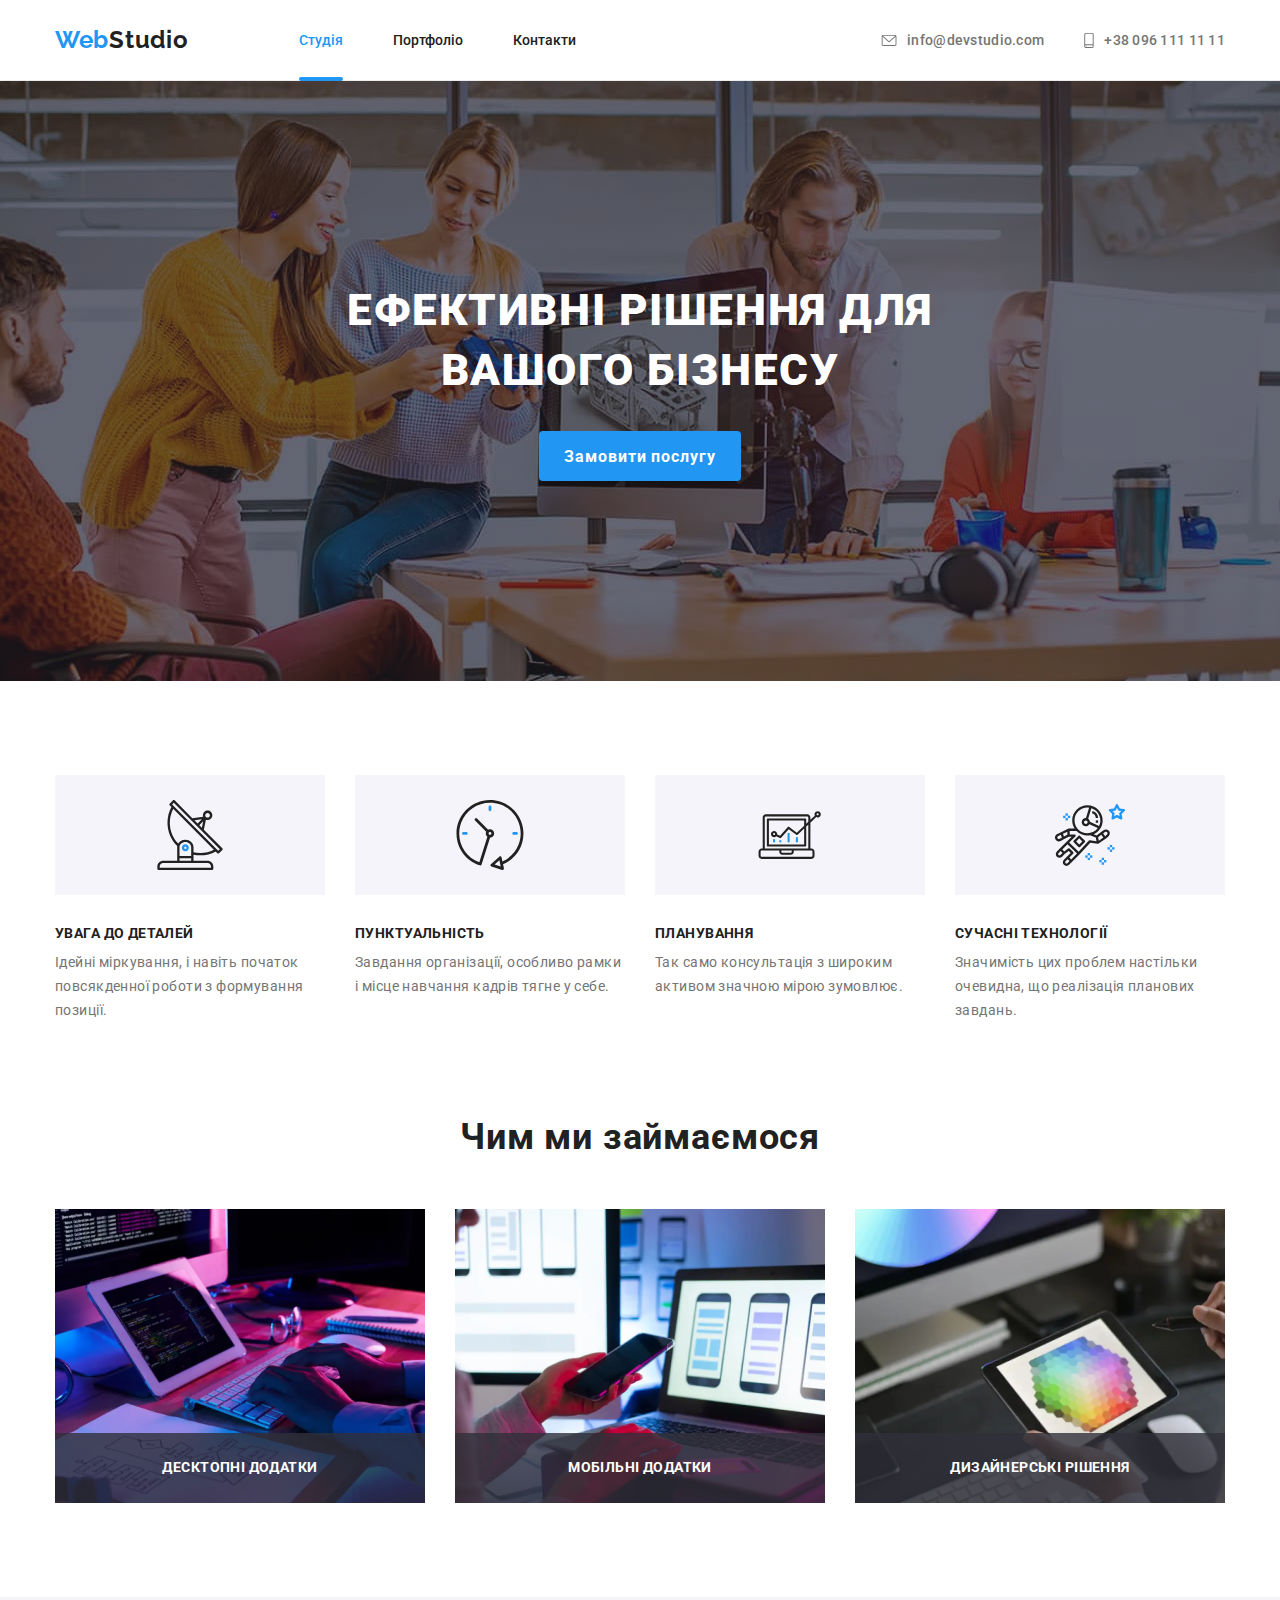
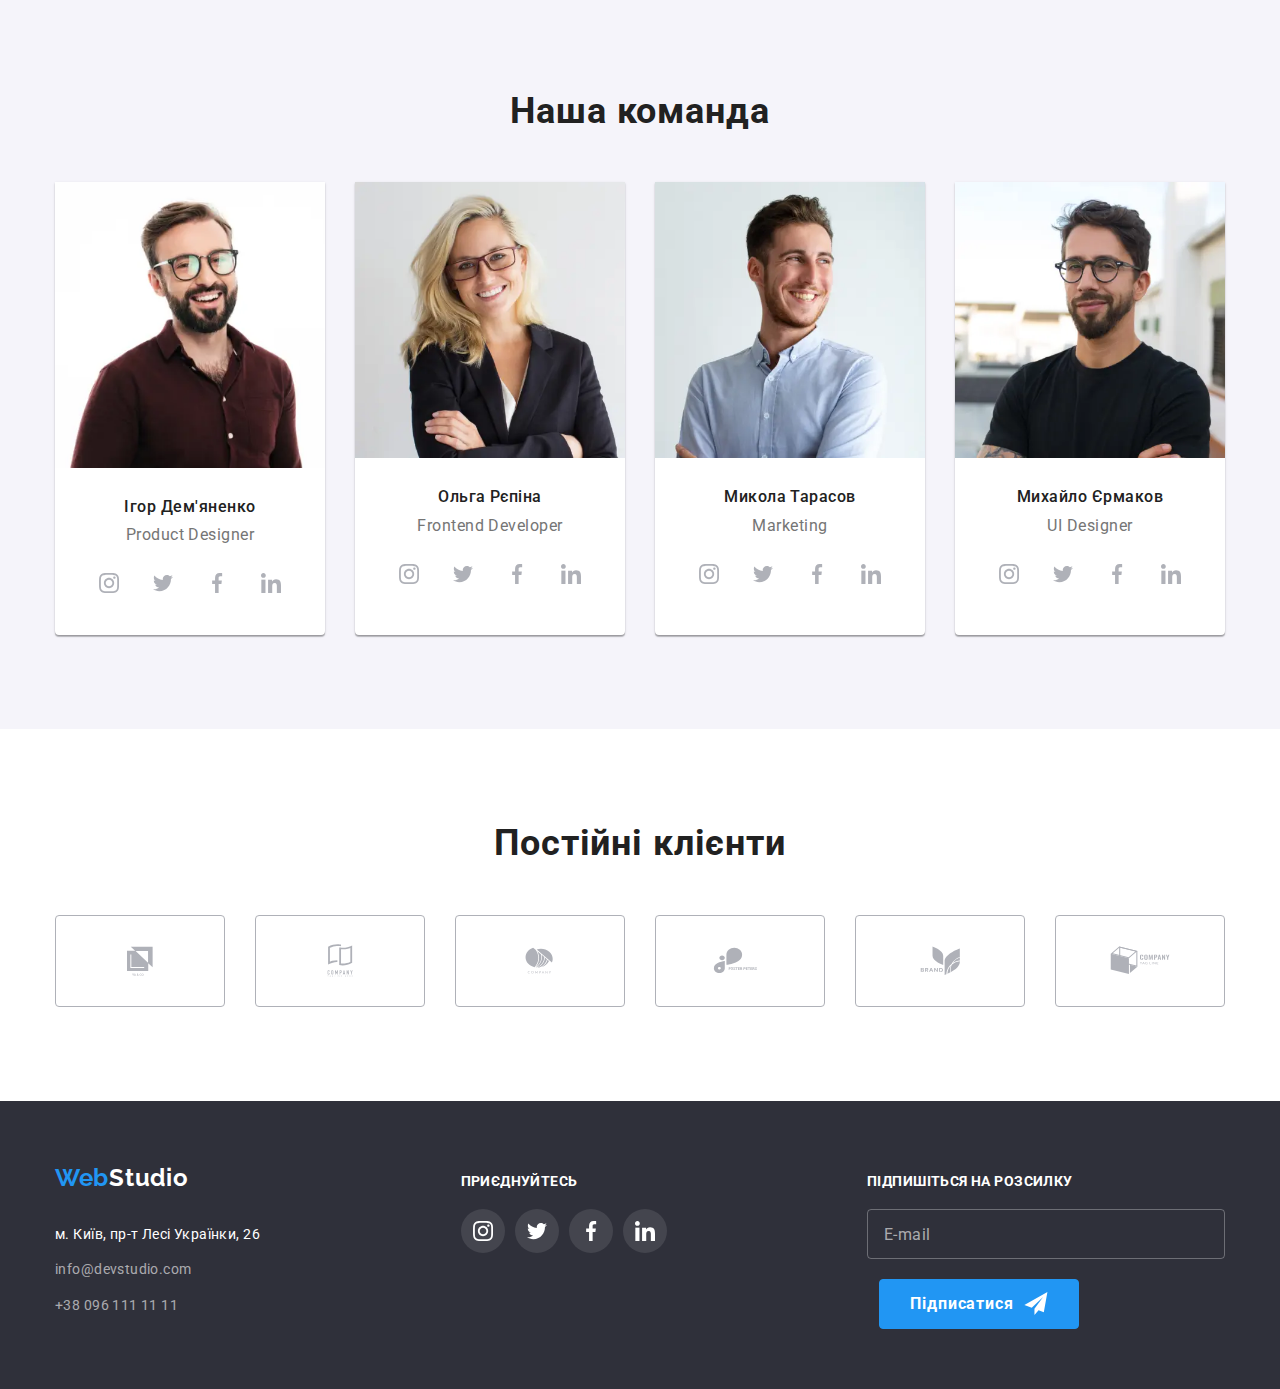
==== index.html @ c78896dd "додав фікси хедера та модального вікна" ====
<!DOCTYPE html>
<html lang="uk">
  <head>
    <meta charset="UTF-8" />
    <meta http-equiv="X-UA-Compatible" content="IE=edge" />
    <meta name="viewport" content="width=device-width, initial-scale=1.0" />

    <title>Web Studio</title>

    <link rel="preconnect" href="https://fonts.googleapis.com" />
    <link rel="preconnect" href="https://fonts.gstatic.com" crossorigin />
    <link
      href="https://fonts.googleapis.com/css2?family=Raleway:wght@700&family=Roboto:wght@400;500;700;900&display=swap"
      rel="stylesheet"
    />

    <link
      rel="stylesheet"
      href="https://cdnjs.cloudflare.com/ajax/libs/modern-normalize/1.1.0/modern-normalize.min.css"
    />
    <link rel="stylesheet" href="./css/main.min.css" />
  </head>
  <body>
    <!-- Header -->
    <header class="page-header">
      <div class="container">
        <!-- Navigation -->

        <nav class="main-nav">
          <a
            href="https://borschvs.github.io/goit-markup-hw-06/"
            class="page-header__logo logo"
            rel="noopener"
            target="_blank"
            >Web<span class="page-header__logo--color">Studio</span></a
          >
          <button
            type="button"
            class="menu-button"
            data-menu-button
            aria-expanded="true"
            aria-controls="mobile-menu"
          >
            <svg
              class="menu-button__icon"
              width="40"
              height="40"
              aria-label="Переключатель мобильного меню"
            >
              <use
                class="icon-cross"
                href="./images/symbol-defs.svg#cross"
              ></use>
              <use class="icon-menu" href="./images/symbol-defs.svg#menu"></use>
            </svg>
          </button>
          <div
            class="menu-container"
            id="menu-container"
            aria-expanded="false"
            role="navigation"
            data-menu
          >
            <ul class="site-nav">
              <li class="site-nav__item">
                <a
                  href="./index.html"
                  class="site-nav__link site-nav__link--visit"
                  >Студія</a
                >
              </li>
              <li class="site-nav__item">
                <a
                  href="./portfolio.html"
                  class="site-nav__link"
                  target="_self"
                  rel="nofollow"
                  >Портфоліо</a
                >
              </li>
              <li class="site-nav__item">
                <a href="#" class="site-nav__link">Контакти</a>
              </li>
            </ul>

            <ul class="contacts">
              <li class="contacts__item">
                <a href="mailto:info@devstudio.com" class="contacts__link"
                  ><svg class="icon-post" width="16" height="12">
                    <use href="./images/symbol-defs.svg#icon-envelope"></use>
                  </svg>
                  <span class="contacts__mail">info@devstudio.com</span>
                </a>
              </li>
              <li class="contacts__item">
                <a href="tel:+380961111111" class="contacts__link"
                  ><svg class="icon-phone" width="10" height="16">
                    <use href="./images/symbol-defs.svg#icon-smartphone"></use>
                  </svg>
                  <span class="contacts__number">+38 096 111 11 11</span>
                </a>
              </li>
            </ul>

            <ul class="media-list">
              <li class="media-list__item">
                <a href="" class="media-list__link">Instagram</a>
              </li>
              <li class="media-list__item">
                <a href="" class="media-list__link">Twitter</a>
              </li>
              <li class="media-list__item">
                <a href="" class="media-list__link">Facebook</a>
              </li>
              <li class="media-list__item">
                <a href="" class="media-list__link">LinkedIn</a>
              </li>
            </ul>
          </div>
        </nav>
      </div>
    </header>

    <!-- Main content -->
    <main>
      <section class="hero overlay">
        <div class="container">
          <h1 class="hero__title">Ефективні рішення для вашого бізнесу</h1>
          <button type="button" class="button__primary" data-modal-open>
            Замовити послугу
          </button>
        </div>
      </section>

      <!-- Feautures -->
      <section class="feauture-section">
        <div class="feauture container">
          <h2 class="visually-hidden">Наші переваги</h2>
          <ul class="feauture-list">
            <li class="feauture-list__item">
              <div class="feauture-box">
                <svg class="feauture-box__icon">
                  <use href="./images/symbol-defs.svg#icon-antenna"></use>
                </svg>
              </div>
              <h3 class="feauture-box__subtitle">УВАГА ДО ДЕТАЛЕЙ</h3>
              <p class="feauture-box__text">
                Ідейні міркування, і навіть початок повсякденної роботи з
                формування позиції.
              </p>
            </li>
            <li class="feauture-list__item">
              <div class="feauture-box">
                <svg class="feauture-box__icon">
                  <use href="./images/symbol-defs.svg#icon-clock"></use>
                </svg>
              </div>
              <h3 class="feauture-box__subtitle">ПУНКТУАЛЬНІСТЬ</h3>
              <p class="feauture-box__text">
                Завдання організації, особливо рамки і місце навчання кадрів
                тягне у себе.
              </p>
            </li>
            <li class="feauture-list__item">
              <div class="feauture-box">
                <svg class="feauture-box__icon">
                  <use href="./images/symbol-defs.svg#icon-diagram"></use>
                </svg>
              </div>
              <h3 class="feauture-box__subtitle">ПЛАНУВАННЯ</h3>
              <p class="feauture-box__text">
                Так само консультація з широким активом значною мірою зумовлює.
              </p>
            </li>
            <li class="feauture-list__item">
              <div class="feauture-box">
                <svg class="feauture-box__icon">
                  <use href="./images/symbol-defs.svg#icon-astronaut"></use>
                </svg>
              </div>
              <h3 class="feauture-box__subtitle">СУЧАСНІ ТЕХНОЛОГІЇ</h3>
              <p class="feauture-box__text">
                Значимість цих проблем настільки очевидна, що реалізація
                планових завдань.
              </p>
            </li>
          </ul>
        </div>
      </section>

      <!-- About us -->
      <section class="section-about">
        <div class="about container">
          <h2 class="about__title">Чим ми займаємося</h2>
          <ul class="about-list list">
            <li class="about-list__item">
              <div class="about-thumb">
                <picture>
                  <source
                    srcset="
                      ./images/about/desktop-apps-370.webp    370w,
                      ./images/about/desktop-apps-740@2x.webp 740w
                    "
                    type="image/webp"
                    sizes="(min-width: 1200px) 33vw, 100vw"
                  />
                  <img
                    srcset="
                      ./images/about/desktop-apps-370.jpg    370w,
                      ./images/about/desktop-apps-740@2x.jpg 740w
                    "
                    src="./images/about/desktop-apps-370.jpg"
                    alt="Кодування на планшеті"
                    sizes="(min-width: 1200px) 33vw, 100vw"
                  />
                </picture>
                <p class="about-thumb__text">Десктопні додатки</p>
              </div>
            </li>
            <li class="about-list__item">
              <div class="about-thumb">
                <picture>
                  <source
                    srcset="
                      ./images/about/mobile-apps-370.webp    370w,
                      ./images/about/mobile-apps-740@2x.webp 740w
                    "
                    type="image/webp"
                    sizes="(min-width: 1200px) 33vw"
                  />
                  <img
                    srcset="
                      ./images/about/mobile-apps-370.jpg    370w,
                      ./images/about/mobile-apps-740@2x.jpg 740w
                    "
                    src="./images/mobile-apps-370.jpg"
                    alt="Кодування на планшеті"
                    sizes="(min-width: 1200px) 33vw"
                  />
                </picture>
                <p class="about-thumb__text">Мобільні додатки</p>
              </div>
            </li>
            <li class="about-list__item">
              <div class="about-thumb">
                <picture>
                  <source
                    srcset="
                      ./images/about/design-370.webp    370w,
                      ./images/about/design-740@2x.webp 740w
                    "
                    type="image/webp"
                    sizes="(min-width: 1200px) 33vw"
                  />
                  <img
                    srcset="
                      ./images/about/design-370.jpg    370w,
                      ./images/about/design-740@2x.jpg 740w
                    "
                    src="./images/design-370.jpg"
                    alt="Кодування на планшеті"
                    sizes="(min-width: 1200px) 33vw"
                  />
                </picture>
                <p class="about-thumb__text">Дизайнерські рішення</p>
              </div>
            </li>
          </ul>
        </div>
      </section>

      <!-- Team -->

      <section class="section-team">
        <div class="container team">
          <h2 class="team__title">Наша команда</h2>
          <ul class="team-list">
            <li class="team-list__item">
              <picture>
                <source
                  srcset="
                    ./images/team/pd-354.webp    354w,
                    ./images/team/pd-450.webp    450w,
                    ./images/team/pd-708@2x.webp 708w,
                    ./images/team/pd-900@2x.webp 900w
                  "
                  type="image/webp"
                  sizes="(min-width: 1200px) 25vw, (min-width: 768px) 50vw, 100vw"
                />
                <img
                  srcset="
                    ./images/team/pd-450.jpg    450w,
                    ./images/team/pd-900@2x.jpg 900w
                  "
                  src="./images/team/pd-450.jpg"
                  alt="Веселий чоловік"
                  sizes="(min-width: 1200px) 25vw, (min-width: 768px) 50vw, 100vw"
                />
              </picture>
              <div class="team-box">
                <h3 class="team-box__subtitle">Ігор Дем'яненко</h3>
                <p class="team-box__text">Product Designer</p>
                <ul class="social-list">
                  <li class="social-list__item">
                    <a class="social-list__link" href="#">
                      <svg class="social-list__icon">
                        <use
                          class="icon"
                          href="./images/symbol-defs.svg#icon-instagram"
                        ></use>
                      </svg>
                    </a>
                  </li>
                  <li class="social-list__item">
                    <a class="social-list__link" href="#">
                      <svg class="social-list__icon">
                        <use
                          class="icon"
                          href="./images/symbol-defs.svg#icon-twitter"
                        ></use>
                      </svg>
                    </a>
                  </li>
                  <li class="social-list__item">
                    <a class="social-list__link" href="#">
                      <svg class="social-list__icon">
                        <use
                          class="icon"
                          href="./images/symbol-defs.svg#icon-facebook"
                        ></use>
                      </svg>
                    </a>
                  </li>
                  <li class="social-list__item">
                    <a class="social-list__link" href="#">
                      <svg class="social-list__icon">
                        <use
                          class="icon"
                          href="./images/symbol-defs.svg#icon-linkedin"
                        ></use>
                      </svg>
                    </a>
                  </li>
                </ul>
              </div>
            </li>
            <li class="team-list__item">
              <picture>
                <source
                  srcset="
                    ./images/team/frontender-450.webp    450w,
                    ./images/team/frontender-900@2x.webp 900w
                  "
                  type="image/webp"
                  sizes="(min-width: 1200px) 25vw, (min-width: 768px) 50vw, 100vw"
                />
                <img
                  class="team-img"
                  srcset="
                    ./images/team/frontender-450.jpg    450w,
                    ./images/team/frontender-900@2x.jpg 900w
                  "
                  src="./images/team/frontender-450.jpg"
                  alt="Усміхнена дівчина"
                  sizes="(min-width: 1200px) 25vw, (min-width: 768px) 50vw, 100vw"
                />
              </picture>
              <div class="team-box">
                <h3 class="team-box__subtitle">Ольга Рєпіна</h3>
                <p class="team-box__text">Frontend Developer</p>
                <ul class="social-list">
                  <li class="social-list__item">
                    <a class="social-list__link" href="#">
                      <svg class="social-list__icon">
                        <use
                          class="icon"
                          href="./images/symbol-defs.svg#icon-instagram"
                        ></use>
                      </svg>
                    </a>
                  </li>
                  <li class="social-list__item">
                    <a class="social-list__link" href="#">
                      <svg class="social-list__icon">
                        <use
                          class="icon"
                          href="./images/symbol-defs.svg#icon-twitter"
                        ></use>
                      </svg>
                    </a>
                  </li>
                  <li class="social-list__item">
                    <a class="social-list__link" href="#">
                      <svg class="social-list__icon">
                        <use
                          class="icon"
                          href="./images/symbol-defs.svg#icon-facebook"
                        ></use>
                      </svg>
                    </a>
                  </li>
                  <li class="social-list__item">
                    <a class="social-list__link" href="#">
                      <svg class="social-list__icon">
                        <use
                          class="icon"
                          href="./images/symbol-defs.svg#icon-linkedin"
                        ></use>
                      </svg>
                    </a>
                  </li>
                </ul>
              </div>
            </li>
            <li class="team-list__item">
              <picture>
                <source
                  srcset="
                    ./images/team/marketolog-450.webp    450w,
                    ./images/team/marketolog-900@2x.webp 900w
                  "
                  type="image/webp"
                  sizes="(min-width: 1200px) 25vw, (min-width: 768px) 50vw, 100vw"
                />
                <img
                  srcset="
                    ./images/team/marketolog-450.jpg    450w,
                    ./images/team/marketolog-900@2x.jpg 900w
                  "
                  src="images/team/marketolog-450.jpg"
                  alt="Усміхнений чоловік"
                  sizes="(min-width: 1200px) 25vw, (min-width: 768px) 50vw, 100vw"
                />
              </picture>
              <div class="team-box">
                <h3 class="team-box__subtitle">Микола Тарасов</h3>
                <p class="team-box__text">Marketing</p>
                <ul class="social-list">
                  <li class="social-list__item">
                    <a class="social-list__link" href="#">
                      <svg class="social-list__icon">
                        <use
                          class="icon"
                          href="./images/symbol-defs.svg#icon-instagram"
                        ></use>
                      </svg>
                    </a>
                  </li>
                  <li class="social-list__item">
                    <a class="social-list__link" href="#">
                      <svg class="social-list__icon">
                        <use
                          class="icon"
                          href="./images/symbol-defs.svg#icon-twitter"
                        ></use>
                      </svg>
                    </a>
                  </li>
                  <li class="social-list__item">
                    <a class="social-list__link" href="#">
                      <svg class="social-list__icon">
                        <use
                          class="icon"
                          href="./images/symbol-defs.svg#icon-facebook"
                        ></use>
                      </svg>
                    </a>
                  </li>
                  <li class="social-list__item">
                    <a class="social-list__link" href="#">
                      <svg class="social-list__icon">
                        <use
                          class="icon"
                          href="./images/symbol-defs.svg#icon-linkedin"
                        ></use>
                      </svg>
                    </a>
                  </li>
                </ul>
              </div>
            </li>
            <li class="team-list__item">
              <picture>
                <source
                  srcset="
                    ./images/team/ui-450.webp    450w,
                    ./images/team/ui-900@2x.webp 900w
                  "
                  type="image/webp"
                  sizes="(min-width: 1200px) 25vw, (min-width: 768px) 50vw, 100vw"
                />
                <img
                  srcset="
                    ./images/team/ui-450.jpg    450w,
                    ./images/team/ui-900@2x.jpg 900w
                  "
                  src="images/team/ui-450.jpg"
                  alt="Впевнений чоловік"
                  sizes="(min-width: 1200px) 25vw, (min-width: 768px) 50vw, 100vw"
                />
              </picture>
              <div class="team-box">
                <h3 class="team-box__subtitle">Михайло Єрмаков</h3>
                <p class="team-box__text">UI Designer</p>
                <ul class="social-list">
                  <li class="social-list__item">
                    <a class="social-list__link" href="#">
                      <svg class="social-list__icon">
                        <use
                          class="icon"
                          href="./images/symbol-defs.svg#icon-instagram"
                        ></use>
                      </svg>
                    </a>
                  </li>
                  <li class="social-list__item">
                    <a class="social-list__link" href="#">
                      <svg class="social-list__icon">
                        <use
                          class="icon"
                          href="./images/symbol-defs.svg#icon-twitter"
                        ></use>
                      </svg>
                    </a>
                  </li>
                  <li class="social-list__item">
                    <a class="social-list__link" href="#">
                      <svg class="social-list__icon">
                        <use
                          class="icon"
                          href="./images/symbol-defs.svg#icon-facebook"
                        ></use>
                      </svg>
                    </a>
                  </li>
                  <li class="social-list__item">
                    <a class="social-list__link" href="#">
                      <svg class="social-list__icon">
                        <use
                          class="icon"
                          href="./images/symbol-defs.svg#icon-linkedin"
                        ></use>
                      </svg>
                    </a>
                  </li>
                </ul>
              </div>
            </li>
          </ul>
        </div>
      </section>

      <!-- Partners -->

      <section class="section-partner">
        <div class="container">
          <h2 class="title">Постійні клієнти</h2>
          <ul class="partner-list">
            <li class="partner-list__item">
              <a class="partner-list__link" href="#">
                <svg class="partner-list__icon" width="106" height="60">
                  <use href="./images/symbol-defs.svg#icon-ya-co"></use>
                </svg>
              </a>
            </li>
            <li class="partner-list__item">
              <a class="partner-list__link" href="#">
                <svg class="partner-list__icon" width="106" height="60">
                  <use href="./images/symbol-defs.svg#icon-tagline-here"></use>
                </svg>
              </a>
            </li>
            <li class="partner-list__item">
              <a class="partner-list__link" href="#">
                <svg class="partner-list__icon" width="106" height="60">
                  <use href="./images/symbol-defs.svg#icon-company"></use>
                </svg>
              </a>
            </li>
            <li class="partner-list__item">
              <a class="partner-list__link" href="#">
                <svg class="partner-list__icon" width="106" height="60">
                  <use href="./images/symbol-defs.svg#icon-foster-peters"></use>
                </svg>
              </a>
            </li>
            <li class="partner-list__item">
              <a class="partner-list__link" href="#">
                <svg class="partner-list__icon" width="106" height="60">
                  <use href="./images/symbol-defs.svg#icon-brand"></use>
                </svg>
              </a>
            </li>
            <li class="partner-list__item">
              <a class="partner-list__link" href="#">
                <svg class="partner-list__icon" width="106" height="60">
                  <use href="./images/symbol-defs.svg#icon-tag-line"></use>
                </svg>
              </a>
            </li>
          </ul>
        </div>
      </section>
    </main>
    <footer class="footer">
      <div class="footer-container">
        <div class="location-block">
          <a href="#" class="logo-footer"
            >Web<span class="logo-footer--color">Studio</span></a
          >

          <address class="location">
            <span class="location__address"
              >м. Київ, пр-т Лесі Українки, 26</span
            >
            <ul class="location-list">
              <li class="footer-list__item">
                <a
                  href="mailto:info@devstudio.com"
                  class="footer__contacts-link"
                  >info@devstudio.com</a
                >
              </li>
              <li class="footer-list__item">
                <a href="tel:+380961111111" class="footer__contacts-link"
                  >+38 096 111 11 11</a
                >
              </li>
            </ul>
          </address>
        </div>
        <div class="social-block">
          <h3 class="social-block__subtitle">приєднуйтесь</h3>
          <ul class="social-list">
            <li class="social-list__item">
              <a
                class="social-list__link social-list__link--second-color"
                href="#"
              >
                <svg class="social-list__icon">
                  <use
                    class="icon"
                    href="./images/symbol-defs.svg#icon-instagram"
                  ></use>
                </svg>
              </a>
            </li>
            <li class="social-icons__item">
              <a
                class="social-list__link social-list__link--second-color"
                href="#"
              >
                <svg class="social-list__icon">
                  <use
                    class="icon"
                    href="./images/symbol-defs.svg#icon-twitter"
                  ></use>
                </svg>
              </a>
            </li>
            <li class="social-icons__item">
              <a
                class="social-list__link social-list__link--second-color"
                href="#"
              >
                <svg class="social-list__icon">
                  <use
                    class="icon"
                    href="./images/symbol-defs.svg#icon-facebook"
                  ></use>
                </svg>
              </a>
            </li>
            <li class="social-icons__item">
              <a
                class="social-list__link social-list__link--second-color"
                href="#"
              >
                <svg class="social-list__icon">
                  <use
                    class="icon"
                    href="./images/symbol-defs.svg#icon-linkedin"
                  ></use>
                </svg>
              </a>
            </li>
          </ul>
        </div>
        <form class="subscribe-form">
          <h3 class="subscribe-form__title">Підпишіться на розсилку</h3>
          <input
            class="subscribe-form__input"
            type="email"
            name="email"
            placeholder="E-mail"
          />
          <button class="button-subscribe">
            Підписатися
            <svg class="button-subscribe__icon-send" width="24" height="24">
              <use href="./images/symbol-defs.svg#icon-send"></use>
            </svg>
          </button>
        </form>
      </div>
    </footer>

    <!-- Fixed-header-size-autocorrection -->

    <!-- <script>
    
    const { height: pageHeaderHeight } = document
      .querySelector(".page-header")
      .getBoundingClientRect();
      
      document.body.style.paddingTop = `${pageHeaderHeight}px`;
      </script> -->

    <div class="backdrop is-hidden" data-modal>
      <div class="modal is-hidden">
        <button class="close" data-modal-close>
          <svg class="icon-close" width="18" height="18">
            <use href="./images/symbol-defs.svg#icon-close"></use>
          </svg>
        </button>

        <form class="submit-form">
          <h3 class="submit-form__title">
            Залиште свої дані, ми вам передзвонимо
          </h3>

          <label class="form-field">
            <span class="label">Ім'я</span>
            <input class="form-input" type="text" name="username" autofocus />
            <svg class="input-icon" width="18" height="18">
              <use href="./images/symbol-defs.svg#icon-person"></use>
            </svg>
          </label>

          <label class="form-field">
            <span class="label">Телефон</span>
            <input class="form-input" type="tel" name="tel" />
            <svg class="input-icon" width="18" height="18">
              <use href="./images/symbol-defs.svg#icon-phone"></use>
            </svg>
          </label>

          <label class="form-field">
            <span class="label">Пошта</span>
            <input class="form-input" type="email" name="email" />
            <svg class="input-icon" width="18" height="18">
              <use href="./images/symbol-defs.svg#icon-email"></use>
            </svg>
          </label>

          <label class="form-field">
            <span class="label">Коментар</span>
            <textarea
              class="textarea"
              name="comment"
              rows="3"
              placeholder="Введіть текст"
            ></textarea>
          </label>
          <label class="form-field checkbox">
            <input
              class="checkbox-input"
              type="checkbox"
              name="policy"
              value="policy"
            />
            <span class="icon-checked"></span>
            Погоджуюся з розсилкою та приймаю
            <a href="#" class="policy-link">Умови договору</a>
          </label>
          <button class="button-submit" type="submit">Відправити</button>
        </form>
      </div>
    </div>

    <script src="./js/modal.js"></script>
    <script defer src="js/mobile-menu.js"></script>
  </body>
</html>
---- css/main.min.css ----
body{font-family:"Roboto",sans-serif;background-color:#fff;color:#757575;margin:0}img{display:block;max-width:100%;height:auto}h1,h2,h3,h4,h5,h6,p{margin:0;padding:0}body.modal-open,.menu-container.is-open{overflow:hidden}.visually-hidden{position:absolute;width:1px;height:1px;margin:-1px;border:0;padding:0;white-space:nowrap;-webkit-clip-path:inset(100%);clip-path:inset(100%);clip:rect(0 0 0 0);overflow:hidden}.partner-list__link,.feauture-box{display:flex;align-items:center;justify-content:center}.button-submit,.subscribe-form__input,.button__primary,.hero__title,.hero{margin-left:auto;margin-right:auto}.portfolio-list,.filter-list,.location-list,.partner-list,.social-list,.team-list,.about-list,.feauture-list,.site-nav,.contacts{list-style:none;padding:0;margin:0}.portfolio-list{display:flex;flex-wrap:wrap;gap:30px}.footer-container,.container{padding-left:15px;padding-right:15px;margin-top:0px;margin-left:auto;margin-right:auto}.logo-footer,.logo{display:inline-block;font-family:"Raleway",sans-serif;font-size:24px;color:#2196f3;text-decoration:none;line-height:1.4;font-weight:700;letter-spacing:.72px}.site-nav__link,.contacts__link{fill:#757575;color:#212121;text-decoration:none;font-weight:500;font-size:14px;line-height:1.17}.button-submit,.button-subscribe,.button__primary{display:inline-block;min-width:200px;height:50px;padding:10px 24px;border:1px solid rgba(0,0,0,0);border-radius:4px;text-align:center;font-size:16px;line-height:1.87;font-weight:700;letter-spacing:.96px;color:#fff;background-color:#2196f3;cursor:pointer;transition:color 250ms cubic-bezier(0.4, 0, 0.2, 1),background-color 250ms cubic-bezier(0.4, 0, 0.2, 1)}.section-team,.feauture-section,.section-about,.section-partner,.main-section{padding-top:60px;padding-bottom:60px}@media screen and (min-width: 1200px){.section-team,.feauture-section,.section-about,.section-partner,.main-section{padding-top:94px;padding-bottom:94px}}.title,.team__title,.about__title{color:#212121;margin-top:0;margin-bottom:30px;text-align:center;font-weight:700;font-size:28px;line-height:1.16;letter-spacing:.84px}@media screen and (min-width: 1200px){.title,.team__title,.about__title{margin-bottom:50px;font-size:36px}}.caption__subtitle,.subscribe-form__title,.social-block__subtitle,.feauture-box__subtitle{margin-bottom:0;margin-top:0;font-weight:700;font-size:14px;line-height:1.15;letter-spacing:.03em;text-transform:uppercase;color:#212121}.section-about{padding-top:0}@media screen and (max-width: 1199px){.section-about{display:none}}.container{padding-left:15px;padding-right:15px;margin-left:auto;margin-right:auto}@media screen and (min-width: 480px){.container{width:480px}}@media screen and (min-width: 768px){.container{width:768px}}@media screen and (min-width: 1200px){.container{width:1200px}}.page-header{min-height:80px;background-color:#fff;border-bottom:1px solid #ececec}@media screen and (max-width: 767px){.page-header{position:relative;min-height:60px}}@media screen and (min-width: 768px){.page-header{display:block}}@media screen and (max-width: 767px){.menu-button{position:absolute;top:10px;right:15px;display:inline-flex;margin:0;padding:0;border:none;background-color:rgba(0,0,0,0);z-index:1}}@media screen and (min-width: 768px){.menu-button{display:none}}.menu-button.is-open{position:fixed;z-index:2}.menu-button__icon{transition:fill 250ms cubic-bezier(0.4, 0, 0.2, 1)}.menu-button__icon:active{fill:#2196f3}.menu-button .icon-cross{display:none}.menu-button.is-open .icon-cross{display:block}.menu-button.is-open .icon-menu{display:none}.logo{display:inline-flex;align-items:center;padding-top:16px;padding-bottom:16px}.logo>.page-header__logo--color{color:#212121}@media screen and (min-width: 768px){.main-nav{display:flex;justify-content:space-between}}@media screen and (max-width: 767px){.site-nav,.contacts{margin-top:48px;margin-left:40px}}@media screen and (min-width: 768px){.site-nav,.contacts{display:flex;gap:50px}}@media screen and (max-width: 767px){.contacts{display:flex;flex-direction:column-reverse;margin-top:40%}}@media screen and (min-width: 768px){.contacts{display:flex;flex-direction:column;gap:0}}@media screen and (min-width: 1200px){.contacts{display:flex;flex-direction:row;gap:40px}}@media screen and (max-width: 767px){.contacts__number{font-size:34px;font-weight:500;line-height:normal;letter-spacing:.68px}}@media screen and (max-width: 767px){.contacts__mail{font-size:24px;font-weight:500;line-height:normal;letter-spacing:.48px}}@media screen and (max-width: 767px){.site-nav__item{padding-top:16px;padding-bottom:16px}}@media screen and (min-width: 768px){.site-nav__link{padding-top:32px;padding-bottom:32px}}.site-nav__link,.contacts__link{display:flex;transition:color 250ms cubic-bezier(0.4, 0, 0.2, 1)}@media screen and (max-width: 767px){.site-nav__link,.contacts__link{font-size:40px;font-weight:500;letter-spacing:.8px}}.site-nav__link:hover,.site-nav__link:hover,.site-nav__link:focus,.site-nav__link:focus,.contacts__link:hover,.contacts__link:hover,.contacts__link:focus,.contacts__link:focus{color:#2196f3;fill:#2196f3}.contacts__link{color:#757575;align-items:center;line-height:normal}@media screen and (max-width: 767px){.contacts__link{padding-top:16px;padding-bottom:16px;font-size:34px;letter-spacing:.68px}}@media screen and (min-width: 768px)and (max-width: 1199px){.contacts__link{padding-top:5px;padding-bottom:5px;font-size:12px;letter-spacing:.24px}}@media screen and (min-width: 1200px){.contacts__link{font-size:14px;letter-spacing:.28px}}.site-nav__link--visit{color:#2196f3;position:relative}@media screen and (min-width: 768px){.site-nav__link--visit::after{content:"";position:absolute;bottom:-1px;left:0;width:100%;height:4px;background-color:#2196f3;border-radius:2px}}.menu-container{background-color:#fff}@media screen and (max-width: 767px){.menu-container{position:absolute;top:0;left:0;width:100%;height:120vh;z-index:1;display:none}.menu-container.is-open{position:fixed;overflow-y:scroll;display:flex;flex-direction:column}}@media screen and (min-width: 768px){.menu-container{display:flex;align-items:center;gap:96px}}@media screen and (min-width: 1200px){.menu-container{display:flex;align-items:center;gap:305px}}@media screen and (max-width: 767px){.media-list{list-style:none;margin:0;padding:0;margin-top:64px;margin-left:40px;margin-bottom:48px;display:flex;flex-wrap:wrap;gap:10px}}@media screen and (min-width: 768px){.media-list{display:none}}.media-list__item:not(:last-child){border-right:1px solid rgba(33,33,33,.2)}.media-list__link{color:#2196f3;font-size:18px;font-weight:500;line-height:1.22;letter-spacing:.36px;display:inline-block;text-decoration:none;padding-right:10px}.icon-post,.icon-phone{display:inline-flex;align-items:center;margin-right:10px;cursor:pointer;transition:fill 250ms cubic-bezier(0.4, 0, 0.2, 1)}@media screen and (max-width: 767px){.icon-post,.icon-phone{display:none}}.icon-post .icon-post:hover,.icon-post .icon-post:focus,.icon-post .icon-phone:hover,.icon-post .icon-phone:focus,.icon-phone .icon-post:hover,.icon-phone .icon-post:focus,.icon-phone .icon-phone:hover,.icon-phone .icon-phone:focus{fill:currentColor}.hero{text-align:center;padding-top:118px;padding-bottom:118px;background-color:#2f303a;background-size:cover}@media screen and (min-width: 1200px){.hero{padding-top:200px;padding-bottom:200px}}.hero__title{margin-top:0;margin-bottom:0;max-width:360px;padding:0;color:#fff;font-size:26px;font-weight:900;line-height:1.36;text-align:center;letter-spacing:1.56px;text-transform:uppercase}@media screen and (min-width: 1200px){.hero__title{max-width:696px;font-size:44px}}.overlay{min-height:400px;max-width:1600px;background-color:#c4c4c4;background-image:linear-gradient(to right, rgba(47, 48, 58, 0.4), rgba(47, 48, 58, 0.4)),url(../images/dec-pic/overlay-480.jpg);background-repeat:no-repeat;background-size:cover;background-position:center}@media screen and (min-device-pixel-ratio: 2),screen and (-webkit-min-device-pixel-ratio: 2),screen and (min-resolution: 192dpi),screen and (min-resolution: 2dppx){.overlay{background-image:linear-gradient(to right, rgba(47, 48, 58, 0.4), rgba(47, 48, 58, 0.4)),url(../images/dec-pic/overlay-960@2x.jpg)}}@media screen and (min-width: 577px){.overlay{background-image:linear-gradient(to right, rgba(47, 48, 58, 0.4), rgba(47, 48, 58, 0.4)),url(../images/dec-pic/overlay-768.jpg)}}@media screen and (min-width: 577px)and (min-device-pixel-ratio: 2),screen and (-webkit-min-device-pixel-ratio: 2),screen and (min-resolution: 192dpi),screen and (min-resolution: 2dppx){.overlay{background-image:linear-gradient(to right, rgba(47, 48, 58, 0.4), rgba(47, 48, 58, 0.4)),url(../images/dec-pic/overlay-1536@2x.jpg)}}@media screen and (min-width: 769px){.overlay{background-image:linear-gradient(to right, rgba(47, 48, 58, 0.4), rgba(47, 48, 58, 0.4)),url(../images/dec-pic/overlay-1600.jpg)}}@media screen and (min-width: 769px)and (min-device-pixel-ratio: 2),screen and (-webkit-min-device-pixel-ratio: 2),screen and (min-resolution: 192dpi),screen and (min-resolution: 2dppx){.overlay{background-image:linear-gradient(to right, rgba(47, 48, 58, 0.4), rgba(47, 48, 58, 0.4)),url(../images/dec-pic/overlay-3200@2x.jpg)}}@media screen and (min-width: 1200px){.overlay{min-height:600px}}.button__primary{margin-top:30px;color:#fff;background-color:#2196f3;box-shadow:0px 4px 4px 0px rgba(0,0,0,.15)}.button__primary:hover,.button__primary:focus{background-color:#1d86dd}.button__primary:active{color:#2196f3;background-color:rgba(0,0,0,0);border:2px solid #2196f3;cursor:pointer}.feauture-list{font-size:14px}@media screen and (min-width: 768px){.feauture-list{display:flex;justify-content:center;flex-wrap:wrap;gap:30px}}.feauture-list__item{width:100%}@media screen and (max-width: 1199px){.feauture-list__item:not(:last-child){margin-bottom:30px}}@media screen and (min-width: 768px){.feauture-list__item{width:calc((100% - 60px)/2)}}@media screen and (min-width: 1200px){.feauture-list__item{width:calc((100% - 90px)/4)}}.feauture-box__subtitle{margin-bottom:10px;text-align:center;font-weight:700;line-height:normal;letter-spacing:.42px;text-transform:uppercase}@media screen and (min-width: 768px){.feauture-box__subtitle{text-align:left}}.feauture-box__text{margin:0;font-weight:400;font-size:14px;line-height:1.7;letter-spacing:.42px}.feauture-box{width:100%;height:120px;background-color:#f5f4fa;margin-bottom:30px}.feauture-box__icon{width:70px;height:70px}.about__title{text-align:center}@media screen and (min-width: 1200px){.about-list{display:flex;gap:30px}}.about-thumb{position:relative}.about-thumb__text{position:absolute;bottom:0;left:0;margin:0;width:100%;padding:27px 0;text-align:center;font-style:normal;font-weight:700;font-size:14px;line-height:1.14;text-align:center;letter-spacing:.03em;text-transform:uppercase;color:#fff;background-color:rgba(47,48,58,.8)}.section-team{background-color:#f5f4fa}.container.team{padding:0}.team__title{text-align:center;margin-bottom:50px}@media screen and (min-width: 768px){.team-list{display:flex;justify-content:center;flex-wrap:wrap;gap:30px}}.team-list__item{background-color:#fff;box-shadow:0px 1px 3px rgba(0,0,0,.12),0px 1px 1px rgba(0,0,0,.14),0px 2px 1px rgba(0,0,0,.2);border-radius:0px 0px 4px 4px;font-weight:400;font-size:16px;line-height:1.2;text-align:center;letter-spacing:.03em}@media screen and (min-width: 768px){.team-list__item{flex-basis:calc((100% - 60px)/2)}}@media screen and (min-width: 1200px){.team-list__item{flex-basis:calc((100% - 120px)/4)}}@media screen and (max-width: 767px){.team-list__item:not(:last-child){margin-bottom:30px}}.team-box{padding-top:30px;padding-bottom:24px}@media screen and (min-width: 1200px){.team-box{padding-bottom:30px}}.team-box__subtitle{margin:0;margin-bottom:10px;color:#212121;font-size:16px;font-weight:500;line-height:1.18}.team-box__text{margin:0;margin-bottom:16px;font-size:16px;line-height:1.18}.social-list{display:inline-flex;gap:10px}.social-list__link{width:44px;height:44px;display:inline-flex;justify-content:center;align-items:center;text-decoration:none;border-radius:50px;background-color:#fff;fill:#afb1b8;cursor:pointer;transition:background-color 250ms cubic-bezier(0.4, 0, 0.2, 1),fill 250ms cubic-bezier(0.4, 0, 0.2, 1)}.social-list__link:hover,.social-list__link:focus{fill:#fff;background-color:#2196f3}.social-list__icon{width:20px;height:20px;gap:30px}.partner-list{display:inline-flex;justify-content:center;flex-wrap:wrap;gap:30px}.partner-list__item{width:calc((100% - 30px)/2)}@media screen and (min-width: 768px){.partner-list__item{width:calc((100% - 60px)/3)}}@media screen and (min-width: 1200px){.partner-list__item{width:170px}}.partner-list__link{height:92px;padding:0;margin-top:0;border:1px solid #afb1b8;border-radius:4px;fill:#afb1b8;transition:fill 250ms cubic-bezier(0.4, 0, 0.2, 1),border 250ms cubic-bezier(0.4, 0, 0.2, 1)}.partner-list__link:hover,.partner-list__link:focus{background-color:rgba(0,0,0,0);fill:#2196f3;border:1px solid #2196f3;box-shadow:none}.footer{margin-left:auto;margin-right:auto;padding-top:60px;padding-bottom:60px;background-color:#2f303a}@media screen and (max-width: 767px){.footer-container{text-align:center}}@media screen and (min-width: 768px){.footer-container{display:flex;flex-wrap:wrap;align-items:baseline;justify-content:space-around}}@media screen and (min-width: 768px)and (min-width: 1200px){.footer-container{width:1200px;display:flex;flex-direction:row;justify-content:space-between}}.logo-footer{display:inline-block;margin-bottom:28px}.logo-footer--color{color:#fff}.location-block{display:inline-flex;flex-direction:column;justify-content:center}@media screen and (max-width: 767px){.location-block{margin-bottom:60px}}@media screen and (min-width: 768px)and (max-width: 1199px){.location-block{text-align:center}}.location{display:inline-flex;flex-direction:column;font-style:normal;font-weight:400;font-size:14px;line-height:1.7;letter-spacing:.03em}.location__address{display:inline-block;color:#fff;margin-bottom:12px}.footer-list__item:nth-last-child(1){margin-top:12px}.footer__contacts-link{display:inline-block;padding:0px;font-weight:400;color:rgba(255,255,255,.6);text-decoration:none;transition:color 250ms cubic-bezier(0.4, 0, 0.2, 1)}.footer__contacts-link:hover,.footer__contacts-link:focus{color:#2196f3}@media screen and (min-width){.social-block{margin-left:70px}}@media screen and (max-width: 767px){.social-block{margin-bottom:60px}}@media screen and (min-width: 768px)and (max-width: 1199px){.social-block{text-align:center}}.social-block__subtitle{margin-bottom:20px;color:#fff}.social-list{display:inline-flex;gap:10px}.social-list__link--second-color{background-color:rgba(255,255,255,.1);fill:#fff}@media screen and (min-width: 768px)and (max-width: 1199px){.subscribe-form{display:flex;flex-basis:100%;flex-direction:column;justify-content:center;text-align:center;margin-top:60px}}.subscribe-form__title{margin-top:0;margin-bottom:20px;color:#fff;letter-spacing:.42px;translate:border 250ms cubic-bezier(0.4, 0, 0.2, 1)}.subscribe-form__input{display:block;height:50px;padding-left:16px;margin-bottom:20px;background-color:rgba(0,0,0,0);color:#fff;border:1px solid rgba(255,255,255,.3);filter:drop-shadow(0px 4px 4px var(--filter-d-shadow));border-radius:4px;transition:border 250ms cubic-bezier(0.4, 0, 0.2, 1)}@media screen and (max-width: 480px){.subscribe-form__input{width:100%}}@media screen and (min-width: 481px){.subscribe-form__input{width:450px}}@media screen and (min-width: 1200px){.subscribe-form__input{width:358px}}.subscribe-form__input:focus{border:1px solid #2196f3;outline:none}.subscribe-form__input::-moz-placeholder{font-weight:400;font-size:16px;line-height:20px;letter-spacing:.03em;pointer-events:none;color:rgba(255,255,255,.6)}.subscribe-form__input::placeholder{font-weight:400;font-size:16px;line-height:20px;letter-spacing:.03em;pointer-events:none;color:rgba(255,255,255,.6)}.button-subscribe{width:200px;margin-left:12px;display:inline-flex;justify-content:center;align-items:center;gap:10px;background-color:#2196f3;border:1px solid #2196f3;border-radius:4px;color:#fff;fill:#fff;transition:background-color 250ms cubic-bezier(0.4, 0, 0.2, 1),color 250ms cubic-bezier(0.4, 0, 0.2, 1),fill 250ms cubic-bezier(0.4, 0, 0.2, 1)}@media screen and (max-width: 1199px){.button-subscribe{margin-left:auto;margin-right:auto}}.button-subscribe:hover,.button-subscribe:focus{background-color:#1d86dd}.button-subscribe:active{background-color:rgba(0,0,0,0);color:#2196f3;fill:#2196f3}.filter-list{display:flex;flex-wrap:wrap;justify-content:center;gap:8px;margin-bottom:50px;padding:0}.filter-list__button-items{min-width:73px}.btn-element{font-size:16px;font-weight:500;line-height:1.6;text-align:center;border:1px solid rgba(0,0,0,0);border-radius:4px;padding:6px 25px;cursor:pointer;color:#212121;background-color:#f5f4fa;transition:background-color 250ms cubic-bezier(0.4, 0, 0.2, 1),color 250ms cubic-bezier(0.4, 0, 0.2, 1),box-shadow 250ms cubic-bezier(0.4, 0, 0.2, 1)}.btn-element:hover,.btn-element:focus{color:#fff;background-color:#1d86dd;box-shadow:0px 3px 1px rgba(0,0,0,.1),0px 1px 2px rgba(0,0,0,.08),0px 2px 2px rgba(0,0,0,.12)}.btn-element:active{color:#2196f3;background-color:#fff;border:1px solid rgba(0,0,0,0)}@media screen and (max-width: 767px){.portfolio-list{justify-content:center}}.portfolio-list__item{display:block}@media screen and (min-width: 768px){.portfolio-list__item{display:flex;flex-basis:calc((100% - 30px)/2)}}@media screen and (min-width: 1200px){.portfolio-list__item{flex-basis:calc((100% - 60px)/3)}}.portfolio-list__link{display:block;text-decoration:none;transition:box-shadow 250ms 250ms cubic-bezier(0.4, 0, 0.2, 1)}.portfolio-list__link:hover,.portfolio-list__link:focus{box-shadow:0px 1px 1px rgba(0,0,0,.12),0px 4px 4px rgba(0,0,0,.06),1px 4px 6px rgba(0,0,0,.16)}.portfolio-list__link:hover .text-position__description{transform:translateY(0)}.text-position{position:relative;overflow:hidden}.text-position__description{position:absolute;top:0%;left:0;display:block;margin:0;padding:63px 24px;height:100%;font-style:normal;font-weight:400;font-size:18px;line-height:1.55;letter-spacing:.03em;color:#fff;background-color:rgba(33,150,243,.9);transition:transform 250ms cubic-bezier(0.4, 0, 0.2, 1);transform:translateY(100%)}.caption{padding:20px 24px;background-color:#fff;border-left:1px solid #ececec;border-right:1px solid #ececec;border-bottom:1px solid #ececec}.caption__subtitle{text-transform:none;font-size:18px;line-height:2;letter-spacing:6%}.caption__text{margin:0;margin-top:4px;font-weight:400;font-size:16px;line-height:1.9;letter-spacing:.03em;color:#757575}.backdrop{position:fixed;top:0;left:0;width:100%;height:100%;background-color:rgba(0,0,0,.1);transition:opacity 250ms cubic-bezier(0.4, 0, 0.2, 1),visibility 250ms cubic-bezier(0.4, 0, 0.2, 1);overflow-y:scroll;z-index:3;padding:95px 15px}.backdrop.is-hidden{visibility:hidden;opacity:0;pointer-events:none}.modal{position:relative;background-color:#fff;box-shadow:0px 1px 3px rgba(0,0,0,.12),0px 1px 1px rgba(0,0,0,.14),0px 2px 1px rgba(0,0,0,.2);border-radius:4px;opacity:1;transition:transform 250ms cubic-bezier(0.4, 0, 0.2, 1)}.backdrop.is-hidden .modal{transform:translate(-50%, -25%) scale(0)}@media screen and (min-width: 768px){.modal{position:absolute;top:50%;left:50%;transform:translate(-50%, -50%) scale(1);max-width:450px;width:100%}}@media screen and (min-width: 1200px){.modal{max-width:528px}}.close{position:absolute;top:6px;right:7px;padding:0;margin:0;width:30px;height:30px;background-color:rgba(0,0,0,0);border:1px solid rgba(0,0,0,.1);border-radius:50px}.icon-close{position:absolute;top:50%;left:50%;transform:translate(-50%, -50%);transition:fill 250ms cubic-bezier(0.4, 0, 0.2, 1);cursor:pointer}.close:hover .icon-close{fill:#2196f3}.submit-form{padding:40px;margin:0}.submit-form__title{margin:0;margin-bottom:12px;text-align:center;font-weight:700;font-size:20px;line-height:1.15;letter-spacing:.03em;color:#212121}.form-field{position:relative;display:flex;flex-direction:column;margin-bottom:10px;font-weight:400;font-size:12px;line-height:14px;letter-spacing:.01em}.form-field>.label{margin-bottom:4px}.form-field .form-input{position:relative;margin:0;padding:0;padding-left:42px;height:40px;border:1px solid rgba(33,33,33,.2);border-radius:4px;transition:border 250ms cubic-bezier(0.4, 0, 0.2, 1)}.form-field>.form-input:focus{border:1px solid #2196f3;outline:none}.form-field textarea{max-width:100%;height:120px;resize:none;padding:12px 16px;margin-bottom:0;border:1px solid rgba(33,33,33,.2);border-radius:4px;transition:border 250ms cubic-bezier(0.4, 0, 0.2, 1)}.form-field textarea.textarea:focus{border:1px solid #2196f3;outline:none}.form-input~.input-icon{fill:#212121;transition:fill 250ms cubic-bezier(0.4, 0, 0.2, 1)}.form-input:focus~.input-icon{fill:#2196f3}.input-icon{position:absolute;display:inline-block;top:50%;left:15px}textarea::-moz-placeholder{font-style:normal;font-weight:400;font-size:12px;line-height:14px;letter-spacing:.01em;color:rgba(117,117,117,.5)}textarea::placeholder{font-style:normal;font-weight:400;font-size:12px;line-height:14px;letter-spacing:.01em;color:rgba(117,117,117,.5)}.checkbox-input{-webkit-appearance:none;-moz-appearance:none;appearance:none}.checkbox-input:checked+.icon-checked{background-color:#2196f3;background-image:url(../images/icon-check.svg);background-size:contain;background-origin:border-box;border:2px solid #2196f3}.checkbox-input:focus+.icon-checked,.checkbox-input:hover+.icon-checked{border:2px solid #2196f3;transition:border 250ms cubic-bezier(0.4, 0, 0.2, 1)}.icon-checked{display:inline-block;min-width:15px;height:15px;border:2px solid #212121;border-radius:2px;color:rgba(0,0,0,0);transition:background-color 250ms cubic-bezier(0.4, 0, 0.2, 1),background-image 250ms cubic-bezier(0.4, 0, 0.2, 1),border 250ms cubic-bezier(0.4, 0, 0.2, 1)}.policy-link{color:#2196f3}.form-field.checkbox{display:inline-flex;flex-direction:row;justify-content:start;align-items:center;flex-wrap:nowrap;gap:8px;margin-left:4px;margin-top:20px;margin-bottom:30px;font-weight:400;font-size:12px;line-height:1.71;letter-spacing:.36px}@media screen and (max-width: 768px){.form-field.checkbox{display:inline-flex;margin-left:4px}}@media screen and (min-width: 1200px){.form-field.checkbox{font-size:14px;line-height:1.71;letter-spacing:.03em}}.button-submit{display:block}.button-submit:hover,.button-submit:focus{background-color:#1d86dd}.button-submit:active{color:#2196f3;background-color:rgba(0,0,0,0);border:1px solid #2196f3}/*# sourceMappingURL=main.min.css.map */
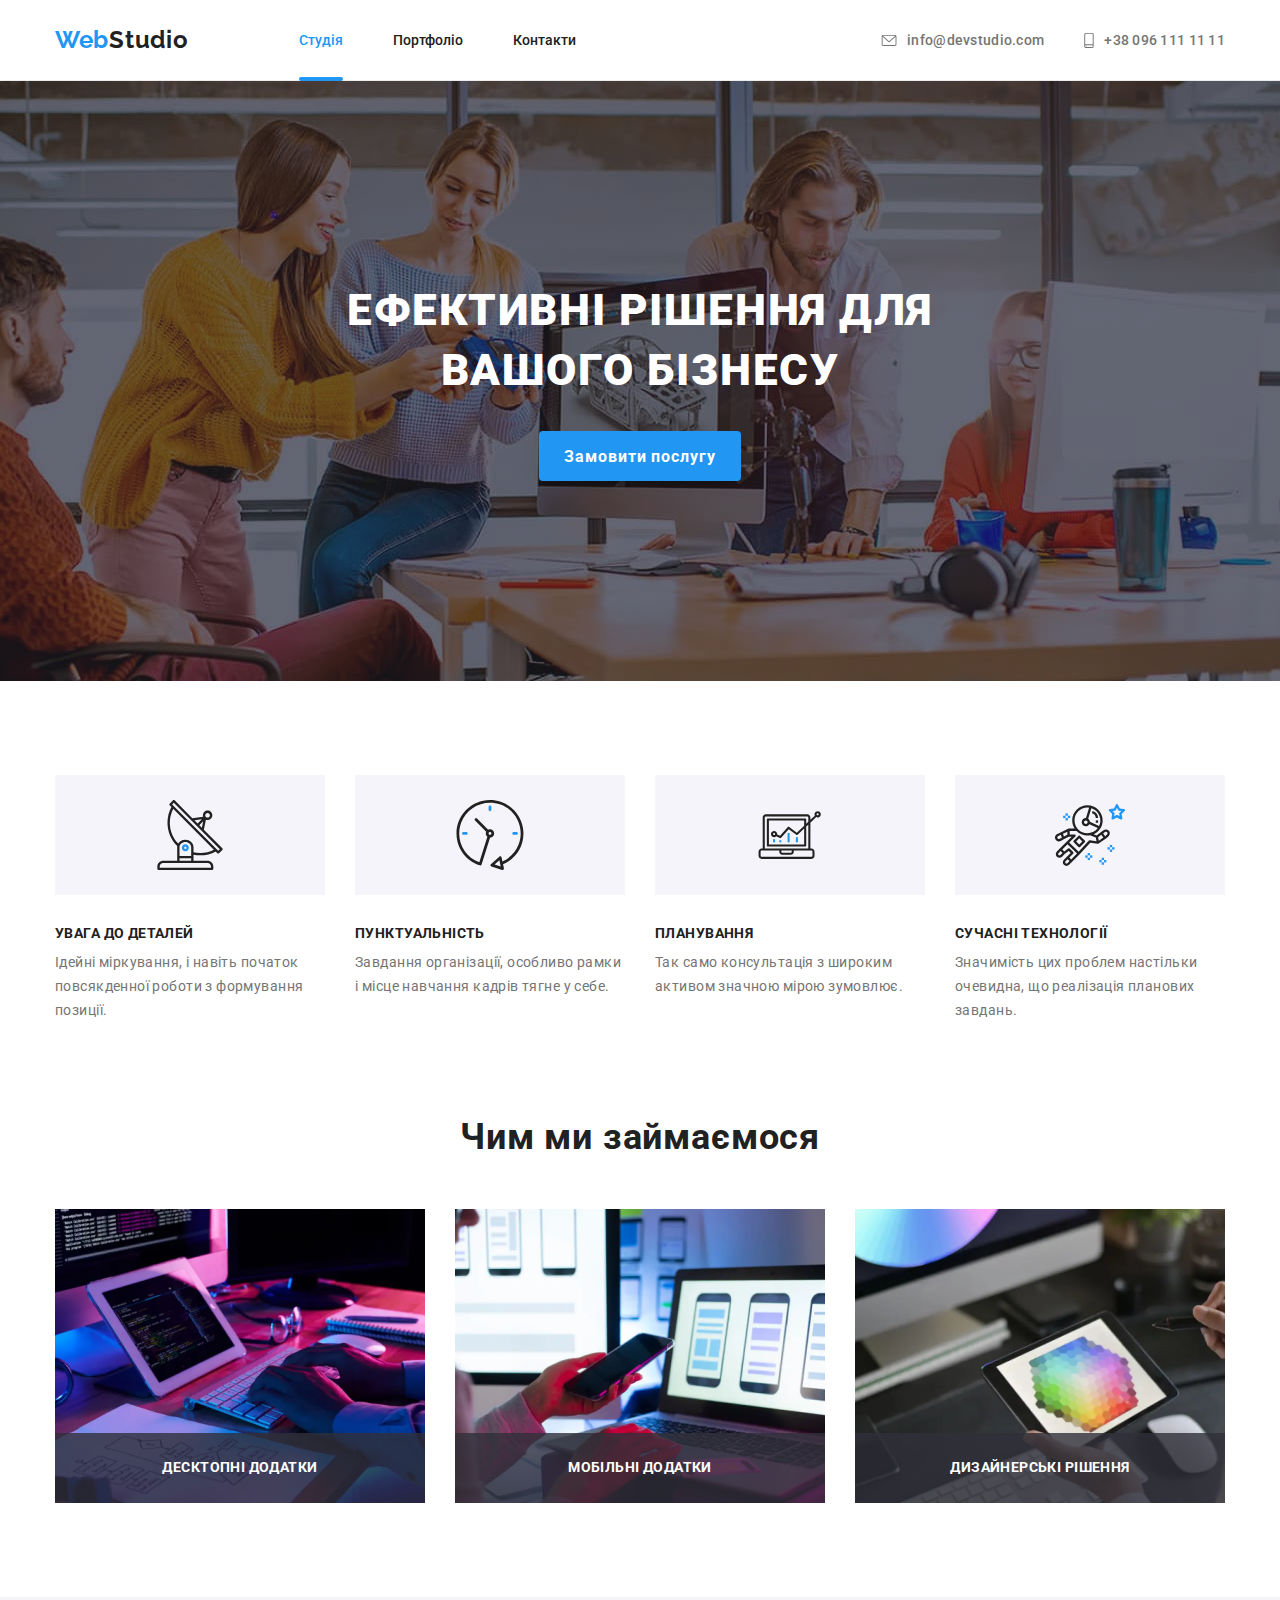
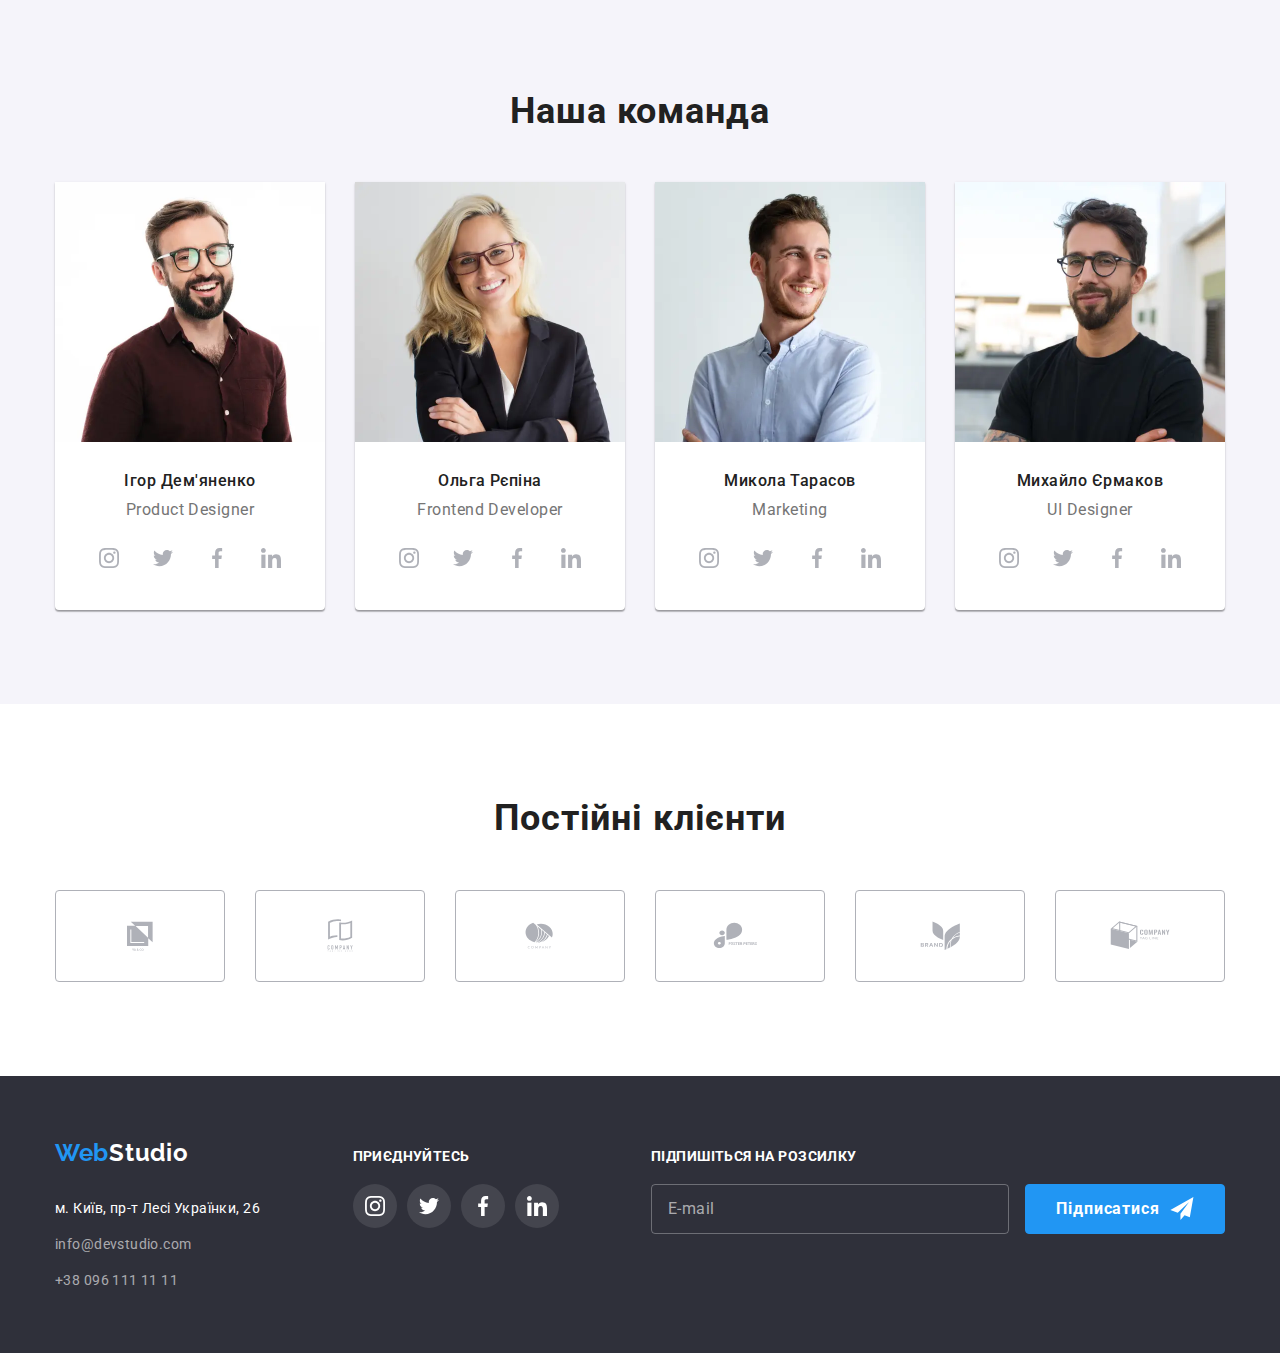
==== commit 72eab1ca: "Робота над помилками" ====
--- a/index.html
+++ b/index.html
@@ -39,7 +39,6 @@
             class="menu-button"
             data-menu-button
             aria-expanded="true"
-            aria-controls="mobile-menu"
           >
             <svg
               class="menu-button__icon"
@@ -279,21 +278,66 @@
               <picture>
                 <source
                   srcset="
-                    ./images/team/pd-354.webp    354w,
                     ./images/team/pd-450.webp    450w,
-                    ./images/team/pd-708@2x.webp 708w,
                     ./images/team/pd-900@2x.webp 900w
                   "
-                  type="image/webp"
-                  sizes="(min-width: 1200px) 25vw, (min-width: 768px) 50vw, 100vw"
-                />
-                <img
+                  media="(max-width: 767px)"
+                  type="image/webp"
+                  sizes="100vw"
+                />
+                <source
                   srcset="
                     ./images/team/pd-450.jpg    450w,
                     ./images/team/pd-900@2x.jpg 900w
                   "
-                  src="./images/team/pd-450.jpg"
-                  alt="Веселий чоловік"
+                  media="(max-width: 767px)"
+                  sizes="100vw"
+                />
+                <source
+                  srcset="
+                    ./images/team/pd-354.webp    354w,
+                    ./images/team/pd-708@2x.webp 708w
+                  "
+                  media="(max-width: 1199px)"
+                  type="image/webp"
+                  sizes="(max-width: 1199px) 50vw"
+                />
+                <source
+                  srcset="
+                    ./images/team/pd-354.jpg    354w,
+                    ./images/team/pd-708@2x.jpg 708w
+                  "
+                  media="(max-width: 1199px)"
+                  sizes="(min-width: 768px) 50vw"
+                />
+                <source
+                  srcset="
+                    ./images/team/pd-270.webp    270w,
+                    ./images/team/pd-540@2x.webp 540w
+                  "
+                  media="(min-width: 1200px)"
+                  type="image/webp"
+                  sizes="(min-width: 1200px) 25vw"
+                />
+                <source
+                  srcset="
+                    ./images/team/pd-354.jpg    354w,
+                    ./images/team/pd-708@2x.jpg 708w
+                  "
+                  media="(min-width: 1200px)"
+                  sizes="(min-width: 1200px) 25vw"
+                />
+                <img
+                  srcset="
+                    ./images/team/pd-270.jpg    270w,
+                    ./images/team/pd-354.jpg    354w,
+                    ./images/team/pd-450.jpg    450w,
+                    ./images/team/pd-540@2x.jpg 540w,
+                    ./images/team/pd-708@2x.jpg 708w,
+                    ./images/team/pd-900@2x.jpg 900w
+                  "
+                  src="./images-portfolio/lab.jpg"
+                  alt="Ноутбук із зображенням сайту"
                   sizes="(min-width: 1200px) 25vw, (min-width: 768px) 50vw, 100vw"
                 />
               </picture>
@@ -351,17 +395,63 @@
                     ./images/team/frontender-450.webp    450w,
                     ./images/team/frontender-900@2x.webp 900w
                   "
-                  type="image/webp"
-                  sizes="(min-width: 1200px) 25vw, (min-width: 768px) 50vw, 100vw"
-                />
-                <img
-                  class="team-img"
+                  media="(max-width: 767px)"
+                  type="image/webp"
+                  sizes="100vw"
+                />
+                <source
                   srcset="
                     ./images/team/frontender-450.jpg    450w,
                     ./images/team/frontender-900@2x.jpg 900w
                   "
-                  src="./images/team/frontender-450.jpg"
-                  alt="Усміхнена дівчина"
+                  media="(max-width: 767px)"
+                  sizes="100vw"
+                />
+                <source
+                  srcset="
+                    ./images/team/frontender-354.webp    354w,
+                    ./images/team/frontender-708@2x.webp 708w
+                  "
+                  media="(max-width: 1199px)"
+                  type="image/webp"
+                  sizes="(max-width: 1199px) 50vw"
+                />
+                <source
+                  srcset="
+                    ./images/team/frontender-354.jpg    354w,
+                    ./images/team/frontender-708@2x.jpg 708w
+                  "
+                  media="(max-width: 1199px)"
+                  sizes="(min-width: 768px) 50vw"
+                />
+                <source
+                  srcset="
+                    ./images/team/frontender-270.webp    270w,
+                    ./images/team/frontender-540@2x.webp 540w
+                  "
+                  media="(min-width: 1200px)"
+                  type="image/webp"
+                  sizes="(min-width: 1200px) 25vw"
+                />
+                <source
+                  srcset="
+                    ./images/team/frontender-354.jpg    354w,
+                    ./images/team/frontender-708@2x.jpg 708w
+                  "
+                  media="(min-width: 1200px)"
+                  sizes="(min-width: 1200px) 25vw"
+                />
+                <img
+                  srcset="
+                    ./images/team/frontender-270.jpg    270w,
+                    ./images/team/frontender-354.jpg    354w,
+                    ./images/team/frontender-450.jpg    450w,
+                    ./images/team/frontender-540@2x.jpg 540w,
+                    ./images/team/frontender-708@2x.jpg 708w,
+                    ./images/team/frontender-900@2x.jpg 900w
+                  "
+                  src="./images/team/frontender.jpg"
+                  alt="Ноутбук із зображенням сайту"
                   sizes="(min-width: 1200px) 25vw, (min-width: 768px) 50vw, 100vw"
                 />
               </picture>
@@ -419,16 +509,63 @@
                     ./images/team/marketolog-450.webp    450w,
                     ./images/team/marketolog-900@2x.webp 900w
                   "
-                  type="image/webp"
-                  sizes="(min-width: 1200px) 25vw, (min-width: 768px) 50vw, 100vw"
-                />
-                <img
+                  media="(max-width: 767px)"
+                  type="image/webp"
+                  sizes="100vw"
+                />
+                <source
                   srcset="
                     ./images/team/marketolog-450.jpg    450w,
                     ./images/team/marketolog-900@2x.jpg 900w
                   "
-                  src="images/team/marketolog-450.jpg"
-                  alt="Усміхнений чоловік"
+                  media="(max-width: 767px)"
+                  sizes="100vw"
+                />
+                <source
+                  srcset="
+                    ./images/team/marketolog-354.webp    354w,
+                    ./images/team/marketolog-708@2x.webp 708w
+                  "
+                  media="(max-width: 1199px)"
+                  type="image/webp"
+                  sizes="(max-width: 1199px) 50vw"
+                />
+                <source
+                  srcset="
+                    ./images/team/marketolog-354.jpg    354w,
+                    ./images/team/marketolog-708@2x.jpg 708w
+                  "
+                  media="(max-width: 1199px)"
+                  sizes="(min-width: 768px) 50vw"
+                />
+                <source
+                  srcset="
+                    ./images/team/marketolog-270.webp    270w,
+                    ./images/team/marketolog-540@2x.webp 540w
+                  "
+                  media="(min-width: 1200px)"
+                  type="image/webp"
+                  sizes="(min-width: 1200px) 25vw"
+                />
+                <source
+                  srcset="
+                    ./images/team/marketolog-354.jpg    354w,
+                    ./images/team/marketolog-708@2x.jpg 708w
+                  "
+                  media="(min-width: 1200px)"
+                  sizes="(min-width: 1200px) 25vw"
+                />
+                <img
+                  srcset="
+                    ./images/team/marketolog-270.jpg    270w,
+                    ./images/team/marketolog-354.jpg    354w,
+                    ./images/team/marketolog-450.jpg    450w,
+                    ./images/team/marketolog-540@2x.jpg 540w,
+                    ./images/team/marketolog-708@2x.jpg 708w,
+                    ./images/team/marketolog-900@2x.jpg 900w
+                  "
+                  src="./images/team/marketolog.jpg"
+                  alt="Ноутбук із зображенням сайту"
                   sizes="(min-width: 1200px) 25vw, (min-width: 768px) 50vw, 100vw"
                 />
               </picture>
@@ -486,16 +623,63 @@
                     ./images/team/ui-450.webp    450w,
                     ./images/team/ui-900@2x.webp 900w
                   "
-                  type="image/webp"
-                  sizes="(min-width: 1200px) 25vw, (min-width: 768px) 50vw, 100vw"
-                />
-                <img
+                  media="(max-width: 767px)"
+                  type="image/webp"
+                  sizes="100vw"
+                />
+                <source
                   srcset="
                     ./images/team/ui-450.jpg    450w,
                     ./images/team/ui-900@2x.jpg 900w
                   "
-                  src="images/team/ui-450.jpg"
-                  alt="Впевнений чоловік"
+                  media="(max-width: 767px)"
+                  sizes="100vw"
+                />
+                <source
+                  srcset="
+                    ./images/team/ui-354.webp    354w,
+                    ./images/team/ui-708@2x.webp 708w
+                  "
+                  media="(max-width: 1199px)"
+                  type="image/webp"
+                  sizes="(max-width: 1199px) 50vw"
+                />
+                <source
+                  srcset="
+                    ./images/team/ui-354.jpg    354w,
+                    ./images/team/ui-708@2x.jpg 708w
+                  "
+                  media="(max-width: 1199px)"
+                  sizes="(min-width: 768px) 50vw"
+                />
+                <source
+                  srcset="
+                    ./images/team/ui-270.webp    270w,
+                    ./images/team/ui-540@2x.webp 540w
+                  "
+                  media="(min-width: 1200px)"
+                  type="image/webp"
+                  sizes="(min-width: 1200px) 25vw"
+                />
+                <source
+                  srcset="
+                    ./images/team/ui-354.jpg    354w,
+                    ./images/team/ui-708@2x.jpg 708w
+                  "
+                  media="(min-width: 1200px)"
+                  sizes="(min-width: 1200px) 25vw"
+                />
+                <img
+                  srcset="
+                    ./images/team/ui-270.jpg    270w,
+                    ./images/team/ui-354.jpg    354w,
+                    ./images/team/ui-450.jpg    450w,
+                    ./images/team/ui-540@2x.jpg 540w,
+                    ./images/team/ui-708@2x.jpg 708w,
+                    ./images/team/ui-900@2x.jpg 900w
+                  "
+                  src="./images/team/ui.jpg"
+                  alt="Ноутбук із зображенням сайту"
                   sizes="(min-width: 1200px) 25vw, (min-width: 768px) 50vw, 100vw"
                 />
               </picture>
@@ -769,7 +953,7 @@
               value="policy"
             />
             <span class="icon-checked"></span>
-            Погоджуюся з розсилкою та приймаю
+            <span class="checkbox-input__txt"></span> Погоджуюся з розсилкою та приймаю
             <a href="#" class="policy-link">Умови договору</a>
           </label>
           <button class="button-submit" type="submit">Відправити</button>
--- a/css/main.min.css
+++ b/css/main.min.css
@@ -1 +1 @@
-body{font-family:"Roboto",sans-serif;background-color:#fff;color:#757575;margin:0}img{display:block;max-width:100%;height:auto}h1,h2,h3,h4,h5,h6,p{margin:0;padding:0}body.modal-open,.menu-container.is-open{overflow:hidden}.visually-hidden{position:absolute;width:1px;height:1px;margin:-1px;border:0;padding:0;white-space:nowrap;-webkit-clip-path:inset(100%);clip-path:inset(100%);clip:rect(0 0 0 0);overflow:hidden}.partner-list__link,.feauture-box{display:flex;align-items:center;justify-content:center}.button-submit,.subscribe-form__input,.button__primary,.hero__title,.hero{margin-left:auto;margin-right:auto}.portfolio-list,.filter-list,.location-list,.partner-list,.social-list,.team-list,.about-list,.feauture-list,.site-nav,.contacts{list-style:none;padding:0;margin:0}.portfolio-list{display:flex;flex-wrap:wrap;gap:30px}.footer-container,.container{padding-left:15px;padding-right:15px;margin-top:0px;margin-left:auto;margin-right:auto}.logo-footer,.logo{display:inline-block;font-family:"Raleway",sans-serif;font-size:24px;color:#2196f3;text-decoration:none;line-height:1.4;font-weight:700;letter-spacing:.72px}.site-nav__link,.contacts__link{fill:#757575;color:#212121;text-decoration:none;font-weight:500;font-size:14px;line-height:1.17}.button-submit,.button-subscribe,.button__primary{display:inline-block;min-width:200px;height:50px;padding:10px 24px;border:1px solid rgba(0,0,0,0);border-radius:4px;text-align:center;font-size:16px;line-height:1.87;font-weight:700;letter-spacing:.96px;color:#fff;background-color:#2196f3;cursor:pointer;transition:color 250ms cubic-bezier(0.4, 0, 0.2, 1),background-color 250ms cubic-bezier(0.4, 0, 0.2, 1)}.section-team,.feauture-section,.section-about,.section-partner,.main-section{padding-top:60px;padding-bottom:60px}@media screen and (min-width: 1200px){.section-team,.feauture-section,.section-about,.section-partner,.main-section{padding-top:94px;padding-bottom:94px}}.title,.team__title,.about__title{color:#212121;margin-top:0;margin-bottom:30px;text-align:center;font-weight:700;font-size:28px;line-height:1.16;letter-spacing:.84px}@media screen and (min-width: 1200px){.title,.team__title,.about__title{margin-bottom:50px;font-size:36px}}.caption__subtitle,.subscribe-form__title,.social-block__subtitle,.feauture-box__subtitle{margin-bottom:0;margin-top:0;font-weight:700;font-size:14px;line-height:1.15;letter-spacing:.03em;text-transform:uppercase;color:#212121}.section-about{padding-top:0}@media screen and (max-width: 1199px){.section-about{display:none}}.container{padding-left:15px;padding-right:15px;margin-left:auto;margin-right:auto}@media screen and (min-width: 480px){.container{width:480px}}@media screen and (min-width: 768px){.container{width:768px}}@media screen and (min-width: 1200px){.container{width:1200px}}.page-header{min-height:80px;background-color:#fff;border-bottom:1px solid #ececec}@media screen and (max-width: 767px){.page-header{position:relative;min-height:60px}}@media screen and (min-width: 768px){.page-header{display:block}}@media screen and (max-width: 767px){.menu-button{position:absolute;top:10px;right:15px;display:inline-flex;margin:0;padding:0;border:none;background-color:rgba(0,0,0,0);z-index:1}}@media screen and (min-width: 768px){.menu-button{display:none}}.menu-button.is-open{position:fixed;z-index:2}.menu-button__icon{transition:fill 250ms cubic-bezier(0.4, 0, 0.2, 1)}.menu-button__icon:active{fill:#2196f3}.menu-button .icon-cross{display:none}.menu-button.is-open .icon-cross{display:block}.menu-button.is-open .icon-menu{display:none}.logo{display:inline-flex;align-items:center;padding-top:16px;padding-bottom:16px}.logo>.page-header__logo--color{color:#212121}@media screen and (min-width: 768px){.main-nav{display:flex;justify-content:space-between}}@media screen and (max-width: 767px){.site-nav,.contacts{margin-top:48px;margin-left:40px}}@media screen and (min-width: 768px){.site-nav,.contacts{display:flex;gap:50px}}@media screen and (max-width: 767px){.contacts{display:flex;flex-direction:column-reverse;margin-top:40%}}@media screen and (min-width: 768px){.contacts{display:flex;flex-direction:column;gap:0}}@media screen and (min-width: 1200px){.contacts{display:flex;flex-direction:row;gap:40px}}@media screen and (max-width: 767px){.contacts__number{font-size:34px;font-weight:500;line-height:normal;letter-spacing:.68px}}@media screen and (max-width: 767px){.contacts__mail{font-size:24px;font-weight:500;line-height:normal;letter-spacing:.48px}}@media screen and (max-width: 767px){.site-nav__item{padding-top:16px;padding-bottom:16px}}@media screen and (min-width: 768px){.site-nav__link{padding-top:32px;padding-bottom:32px}}.site-nav__link,.contacts__link{display:flex;transition:color 250ms cubic-bezier(0.4, 0, 0.2, 1)}@media screen and (max-width: 767px){.site-nav__link,.contacts__link{font-size:40px;font-weight:500;letter-spacing:.8px}}.site-nav__link:hover,.site-nav__link:hover,.site-nav__link:focus,.site-nav__link:focus,.contacts__link:hover,.contacts__link:hover,.contacts__link:focus,.contacts__link:focus{color:#2196f3;fill:#2196f3}.contacts__link{color:#757575;align-items:center;line-height:normal}@media screen and (max-width: 767px){.contacts__link{padding-top:16px;padding-bottom:16px;font-size:34px;letter-spacing:.68px}}@media screen and (min-width: 768px)and (max-width: 1199px){.contacts__link{padding-top:5px;padding-bottom:5px;font-size:12px;letter-spacing:.24px}}@media screen and (min-width: 1200px){.contacts__link{font-size:14px;letter-spacing:.28px}}.site-nav__link--visit{color:#2196f3;position:relative}@media screen and (min-width: 768px){.site-nav__link--visit::after{content:"";position:absolute;bottom:-1px;left:0;width:100%;height:4px;background-color:#2196f3;border-radius:2px}}.menu-container{background-color:#fff}@media screen and (max-width: 767px){.menu-container{position:absolute;top:0;left:0;width:100%;height:120vh;z-index:1;display:none}.menu-container.is-open{position:fixed;overflow-y:scroll;display:flex;flex-direction:column}}@media screen and (min-width: 768px){.menu-container{display:flex;align-items:center;gap:96px}}@media screen and (min-width: 1200px){.menu-container{display:flex;align-items:center;gap:305px}}@media screen and (max-width: 767px){.media-list{list-style:none;margin:0;padding:0;margin-top:64px;margin-left:40px;margin-bottom:48px;display:flex;flex-wrap:wrap;gap:10px}}@media screen and (min-width: 768px){.media-list{display:none}}.media-list__item:not(:last-child){border-right:1px solid rgba(33,33,33,.2)}.media-list__link{color:#2196f3;font-size:18px;font-weight:500;line-height:1.22;letter-spacing:.36px;display:inline-block;text-decoration:none;padding-right:10px}.icon-post,.icon-phone{display:inline-flex;align-items:center;margin-right:10px;cursor:pointer;transition:fill 250ms cubic-bezier(0.4, 0, 0.2, 1)}@media screen and (max-width: 767px){.icon-post,.icon-phone{display:none}}.icon-post .icon-post:hover,.icon-post .icon-post:focus,.icon-post .icon-phone:hover,.icon-post .icon-phone:focus,.icon-phone .icon-post:hover,.icon-phone .icon-post:focus,.icon-phone .icon-phone:hover,.icon-phone .icon-phone:focus{fill:currentColor}.hero{text-align:center;padding-top:118px;padding-bottom:118px;background-color:#2f303a;background-size:cover}@media screen and (min-width: 1200px){.hero{padding-top:200px;padding-bottom:200px}}.hero__title{margin-top:0;margin-bottom:0;max-width:360px;padding:0;color:#fff;font-size:26px;font-weight:900;line-height:1.36;text-align:center;letter-spacing:1.56px;text-transform:uppercase}@media screen and (min-width: 1200px){.hero__title{max-width:696px;font-size:44px}}.overlay{min-height:400px;max-width:1600px;background-color:#c4c4c4;background-image:linear-gradient(to right, rgba(47, 48, 58, 0.4), rgba(47, 48, 58, 0.4)),url(../images/dec-pic/overlay-480.jpg);background-repeat:no-repeat;background-size:cover;background-position:center}@media screen and (min-device-pixel-ratio: 2),screen and (-webkit-min-device-pixel-ratio: 2),screen and (min-resolution: 192dpi),screen and (min-resolution: 2dppx){.overlay{background-image:linear-gradient(to right, rgba(47, 48, 58, 0.4), rgba(47, 48, 58, 0.4)),url(../images/dec-pic/overlay-960@2x.jpg)}}@media screen and (min-width: 577px){.overlay{background-image:linear-gradient(to right, rgba(47, 48, 58, 0.4), rgba(47, 48, 58, 0.4)),url(../images/dec-pic/overlay-768.jpg)}}@media screen and (min-width: 577px)and (min-device-pixel-ratio: 2),screen and (-webkit-min-device-pixel-ratio: 2),screen and (min-resolution: 192dpi),screen and (min-resolution: 2dppx){.overlay{background-image:linear-gradient(to right, rgba(47, 48, 58, 0.4), rgba(47, 48, 58, 0.4)),url(../images/dec-pic/overlay-1536@2x.jpg)}}@media screen and (min-width: 769px){.overlay{background-image:linear-gradient(to right, rgba(47, 48, 58, 0.4), rgba(47, 48, 58, 0.4)),url(../images/dec-pic/overlay-1600.jpg)}}@media screen and (min-width: 769px)and (min-device-pixel-ratio: 2),screen and (-webkit-min-device-pixel-ratio: 2),screen and (min-resolution: 192dpi),screen and (min-resolution: 2dppx){.overlay{background-image:linear-gradient(to right, rgba(47, 48, 58, 0.4), rgba(47, 48, 58, 0.4)),url(../images/dec-pic/overlay-3200@2x.jpg)}}@media screen and (min-width: 1200px){.overlay{min-height:600px}}.button__primary{margin-top:30px;color:#fff;background-color:#2196f3;box-shadow:0px 4px 4px 0px rgba(0,0,0,.15)}.button__primary:hover,.button__primary:focus{background-color:#1d86dd}.button__primary:active{color:#2196f3;background-color:rgba(0,0,0,0);border:2px solid #2196f3;cursor:pointer}.feauture-list{font-size:14px}@media screen and (min-width: 768px){.feauture-list{display:flex;justify-content:center;flex-wrap:wrap;gap:30px}}.feauture-list__item{width:100%}@media screen and (max-width: 1199px){.feauture-list__item:not(:last-child){margin-bottom:30px}}@media screen and (min-width: 768px){.feauture-list__item{width:calc((100% - 60px)/2)}}@media screen and (min-width: 1200px){.feauture-list__item{width:calc((100% - 90px)/4)}}.feauture-box__subtitle{margin-bottom:10px;text-align:center;font-weight:700;line-height:normal;letter-spacing:.42px;text-transform:uppercase}@media screen and (min-width: 768px){.feauture-box__subtitle{text-align:left}}.feauture-box__text{margin:0;font-weight:400;font-size:14px;line-height:1.7;letter-spacing:.42px}.feauture-box{width:100%;height:120px;background-color:#f5f4fa;margin-bottom:30px}.feauture-box__icon{width:70px;height:70px}.about__title{text-align:center}@media screen and (min-width: 1200px){.about-list{display:flex;gap:30px}}.about-thumb{position:relative}.about-thumb__text{position:absolute;bottom:0;left:0;margin:0;width:100%;padding:27px 0;text-align:center;font-style:normal;font-weight:700;font-size:14px;line-height:1.14;text-align:center;letter-spacing:.03em;text-transform:uppercase;color:#fff;background-color:rgba(47,48,58,.8)}.section-team{background-color:#f5f4fa}.container.team{padding:0}.team__title{text-align:center;margin-bottom:50px}@media screen and (min-width: 768px){.team-list{display:flex;justify-content:center;flex-wrap:wrap;gap:30px}}.team-list__item{background-color:#fff;box-shadow:0px 1px 3px rgba(0,0,0,.12),0px 1px 1px rgba(0,0,0,.14),0px 2px 1px rgba(0,0,0,.2);border-radius:0px 0px 4px 4px;font-weight:400;font-size:16px;line-height:1.2;text-align:center;letter-spacing:.03em}@media screen and (min-width: 768px){.team-list__item{flex-basis:calc((100% - 60px)/2)}}@media screen and (min-width: 1200px){.team-list__item{flex-basis:calc((100% - 120px)/4)}}@media screen and (max-width: 767px){.team-list__item:not(:last-child){margin-bottom:30px}}.team-box{padding-top:30px;padding-bottom:24px}@media screen and (min-width: 1200px){.team-box{padding-bottom:30px}}.team-box__subtitle{margin:0;margin-bottom:10px;color:#212121;font-size:16px;font-weight:500;line-height:1.18}.team-box__text{margin:0;margin-bottom:16px;font-size:16px;line-height:1.18}.social-list{display:inline-flex;gap:10px}.social-list__link{width:44px;height:44px;display:inline-flex;justify-content:center;align-items:center;text-decoration:none;border-radius:50px;background-color:#fff;fill:#afb1b8;cursor:pointer;transition:background-color 250ms cubic-bezier(0.4, 0, 0.2, 1),fill 250ms cubic-bezier(0.4, 0, 0.2, 1)}.social-list__link:hover,.social-list__link:focus{fill:#fff;background-color:#2196f3}.social-list__icon{width:20px;height:20px;gap:30px}.partner-list{display:inline-flex;justify-content:center;flex-wrap:wrap;gap:30px}.partner-list__item{width:calc((100% - 30px)/2)}@media screen and (min-width: 768px){.partner-list__item{width:calc((100% - 60px)/3)}}@media screen and (min-width: 1200px){.partner-list__item{width:170px}}.partner-list__link{height:92px;padding:0;margin-top:0;border:1px solid #afb1b8;border-radius:4px;fill:#afb1b8;transition:fill 250ms cubic-bezier(0.4, 0, 0.2, 1),border 250ms cubic-bezier(0.4, 0, 0.2, 1)}.partner-list__link:hover,.partner-list__link:focus{background-color:rgba(0,0,0,0);fill:#2196f3;border:1px solid #2196f3;box-shadow:none}.footer{margin-left:auto;margin-right:auto;padding-top:60px;padding-bottom:60px;background-color:#2f303a}@media screen and (max-width: 767px){.footer-container{text-align:center}}@media screen and (min-width: 768px){.footer-container{display:flex;flex-wrap:wrap;align-items:baseline;justify-content:space-around}}@media screen and (min-width: 768px)and (min-width: 1200px){.footer-container{width:1200px;display:flex;flex-direction:row;justify-content:space-between}}.logo-footer{display:inline-block;margin-bottom:28px}.logo-footer--color{color:#fff}.location-block{display:inline-flex;flex-direction:column;justify-content:center}@media screen and (max-width: 767px){.location-block{margin-bottom:60px}}@media screen and (min-width: 768px)and (max-width: 1199px){.location-block{text-align:center}}.location{display:inline-flex;flex-direction:column;font-style:normal;font-weight:400;font-size:14px;line-height:1.7;letter-spacing:.03em}.location__address{display:inline-block;color:#fff;margin-bottom:12px}.footer-list__item:nth-last-child(1){margin-top:12px}.footer__contacts-link{display:inline-block;padding:0px;font-weight:400;color:rgba(255,255,255,.6);text-decoration:none;transition:color 250ms cubic-bezier(0.4, 0, 0.2, 1)}.footer__contacts-link:hover,.footer__contacts-link:focus{color:#2196f3}@media screen and (min-width){.social-block{margin-left:70px}}@media screen and (max-width: 767px){.social-block{margin-bottom:60px}}@media screen and (min-width: 768px)and (max-width: 1199px){.social-block{text-align:center}}.social-block__subtitle{margin-bottom:20px;color:#fff}.social-list{display:inline-flex;gap:10px}.social-list__link--second-color{background-color:rgba(255,255,255,.1);fill:#fff}@media screen and (min-width: 768px)and (max-width: 1199px){.subscribe-form{display:flex;flex-basis:100%;flex-direction:column;justify-content:center;text-align:center;margin-top:60px}}.subscribe-form__title{margin-top:0;margin-bottom:20px;color:#fff;letter-spacing:.42px;translate:border 250ms cubic-bezier(0.4, 0, 0.2, 1)}.subscribe-form__input{display:block;height:50px;padding-left:16px;margin-bottom:20px;background-color:rgba(0,0,0,0);color:#fff;border:1px solid rgba(255,255,255,.3);filter:drop-shadow(0px 4px 4px var(--filter-d-shadow));border-radius:4px;transition:border 250ms cubic-bezier(0.4, 0, 0.2, 1)}@media screen and (max-width: 480px){.subscribe-form__input{width:100%}}@media screen and (min-width: 481px){.subscribe-form__input{width:450px}}@media screen and (min-width: 1200px){.subscribe-form__input{width:358px}}.subscribe-form__input:focus{border:1px solid #2196f3;outline:none}.subscribe-form__input::-moz-placeholder{font-weight:400;font-size:16px;line-height:20px;letter-spacing:.03em;pointer-events:none;color:rgba(255,255,255,.6)}.subscribe-form__input::placeholder{font-weight:400;font-size:16px;line-height:20px;letter-spacing:.03em;pointer-events:none;color:rgba(255,255,255,.6)}.button-subscribe{width:200px;margin-left:12px;display:inline-flex;justify-content:center;align-items:center;gap:10px;background-color:#2196f3;border:1px solid #2196f3;border-radius:4px;color:#fff;fill:#fff;transition:background-color 250ms cubic-bezier(0.4, 0, 0.2, 1),color 250ms cubic-bezier(0.4, 0, 0.2, 1),fill 250ms cubic-bezier(0.4, 0, 0.2, 1)}@media screen and (max-width: 1199px){.button-subscribe{margin-left:auto;margin-right:auto}}.button-subscribe:hover,.button-subscribe:focus{background-color:#1d86dd}.button-subscribe:active{background-color:rgba(0,0,0,0);color:#2196f3;fill:#2196f3}.filter-list{display:flex;flex-wrap:wrap;justify-content:center;gap:8px;margin-bottom:50px;padding:0}.filter-list__button-items{min-width:73px}.btn-element{font-size:16px;font-weight:500;line-height:1.6;text-align:center;border:1px solid rgba(0,0,0,0);border-radius:4px;padding:6px 25px;cursor:pointer;color:#212121;background-color:#f5f4fa;transition:background-color 250ms cubic-bezier(0.4, 0, 0.2, 1),color 250ms cubic-bezier(0.4, 0, 0.2, 1),box-shadow 250ms cubic-bezier(0.4, 0, 0.2, 1)}.btn-element:hover,.btn-element:focus{color:#fff;background-color:#1d86dd;box-shadow:0px 3px 1px rgba(0,0,0,.1),0px 1px 2px rgba(0,0,0,.08),0px 2px 2px rgba(0,0,0,.12)}.btn-element:active{color:#2196f3;background-color:#fff;border:1px solid rgba(0,0,0,0)}@media screen and (max-width: 767px){.portfolio-list{justify-content:center}}.portfolio-list__item{display:block}@media screen and (min-width: 768px){.portfolio-list__item{display:flex;flex-basis:calc((100% - 30px)/2)}}@media screen and (min-width: 1200px){.portfolio-list__item{flex-basis:calc((100% - 60px)/3)}}.portfolio-list__link{display:block;text-decoration:none;transition:box-shadow 250ms 250ms cubic-bezier(0.4, 0, 0.2, 1)}.portfolio-list__link:hover,.portfolio-list__link:focus{box-shadow:0px 1px 1px rgba(0,0,0,.12),0px 4px 4px rgba(0,0,0,.06),1px 4px 6px rgba(0,0,0,.16)}.portfolio-list__link:hover .text-position__description{transform:translateY(0)}.text-position{position:relative;overflow:hidden}.text-position__description{position:absolute;top:0%;left:0;display:block;margin:0;padding:63px 24px;height:100%;font-style:normal;font-weight:400;font-size:18px;line-height:1.55;letter-spacing:.03em;color:#fff;background-color:rgba(33,150,243,.9);transition:transform 250ms cubic-bezier(0.4, 0, 0.2, 1);transform:translateY(100%)}.caption{padding:20px 24px;background-color:#fff;border-left:1px solid #ececec;border-right:1px solid #ececec;border-bottom:1px solid #ececec}.caption__subtitle{text-transform:none;font-size:18px;line-height:2;letter-spacing:6%}.caption__text{margin:0;margin-top:4px;font-weight:400;font-size:16px;line-height:1.9;letter-spacing:.03em;color:#757575}.backdrop{position:fixed;top:0;left:0;width:100%;height:100%;background-color:rgba(0,0,0,.1);transition:opacity 250ms cubic-bezier(0.4, 0, 0.2, 1),visibility 250ms cubic-bezier(0.4, 0, 0.2, 1);overflow-y:scroll;z-index:3;padding:95px 15px}.backdrop.is-hidden{visibility:hidden;opacity:0;pointer-events:none}.modal{position:relative;background-color:#fff;box-shadow:0px 1px 3px rgba(0,0,0,.12),0px 1px 1px rgba(0,0,0,.14),0px 2px 1px rgba(0,0,0,.2);border-radius:4px;opacity:1;transition:transform 250ms cubic-bezier(0.4, 0, 0.2, 1)}.backdrop.is-hidden .modal{transform:translate(-50%, -25%) scale(0)}@media screen and (min-width: 768px){.modal{position:absolute;top:50%;left:50%;transform:translate(-50%, -50%) scale(1);max-width:450px;width:100%}}@media screen and (min-width: 1200px){.modal{max-width:528px}}.close{position:absolute;top:6px;right:7px;padding:0;margin:0;width:30px;height:30px;background-color:rgba(0,0,0,0);border:1px solid rgba(0,0,0,.1);border-radius:50px}.icon-close{position:absolute;top:50%;left:50%;transform:translate(-50%, -50%);transition:fill 250ms cubic-bezier(0.4, 0, 0.2, 1);cursor:pointer}.close:hover .icon-close{fill:#2196f3}.submit-form{padding:40px;margin:0}.submit-form__title{margin:0;margin-bottom:12px;text-align:center;font-weight:700;font-size:20px;line-height:1.15;letter-spacing:.03em;color:#212121}.form-field{position:relative;display:flex;flex-direction:column;margin-bottom:10px;font-weight:400;font-size:12px;line-height:14px;letter-spacing:.01em}.form-field>.label{margin-bottom:4px}.form-field .form-input{position:relative;margin:0;padding:0;padding-left:42px;height:40px;border:1px solid rgba(33,33,33,.2);border-radius:4px;transition:border 250ms cubic-bezier(0.4, 0, 0.2, 1)}.form-field>.form-input:focus{border:1px solid #2196f3;outline:none}.form-field textarea{max-width:100%;height:120px;resize:none;padding:12px 16px;margin-bottom:0;border:1px solid rgba(33,33,33,.2);border-radius:4px;transition:border 250ms cubic-bezier(0.4, 0, 0.2, 1)}.form-field textarea.textarea:focus{border:1px solid #2196f3;outline:none}.form-input~.input-icon{fill:#212121;transition:fill 250ms cubic-bezier(0.4, 0, 0.2, 1)}.form-input:focus~.input-icon{fill:#2196f3}.input-icon{position:absolute;display:inline-block;top:50%;left:15px}textarea::-moz-placeholder{font-style:normal;font-weight:400;font-size:12px;line-height:14px;letter-spacing:.01em;color:rgba(117,117,117,.5)}textarea::placeholder{font-style:normal;font-weight:400;font-size:12px;line-height:14px;letter-spacing:.01em;color:rgba(117,117,117,.5)}.checkbox-input{-webkit-appearance:none;-moz-appearance:none;appearance:none}.checkbox-input:checked+.icon-checked{background-color:#2196f3;background-image:url(../images/icon-check.svg);background-size:contain;background-origin:border-box;border:2px solid #2196f3}.checkbox-input:focus+.icon-checked,.checkbox-input:hover+.icon-checked{border:2px solid #2196f3;transition:border 250ms cubic-bezier(0.4, 0, 0.2, 1)}.icon-checked{display:inline-block;min-width:15px;height:15px;border:2px solid #212121;border-radius:2px;color:rgba(0,0,0,0);transition:background-color 250ms cubic-bezier(0.4, 0, 0.2, 1),background-image 250ms cubic-bezier(0.4, 0, 0.2, 1),border 250ms cubic-bezier(0.4, 0, 0.2, 1)}.policy-link{color:#2196f3}.form-field.checkbox{display:inline-flex;flex-direction:row;justify-content:start;align-items:center;flex-wrap:nowrap;gap:8px;margin-left:4px;margin-top:20px;margin-bottom:30px;font-weight:400;font-size:12px;line-height:1.71;letter-spacing:.36px}@media screen and (max-width: 768px){.form-field.checkbox{display:inline-flex;margin-left:4px}}@media screen and (min-width: 1200px){.form-field.checkbox{font-size:14px;line-height:1.71;letter-spacing:.03em}}.button-submit{display:block}.button-submit:hover,.button-submit:focus{background-color:#1d86dd}.button-submit:active{color:#2196f3;background-color:rgba(0,0,0,0);border:1px solid #2196f3}/*# sourceMappingURL=main.min.css.map */+body{font-family:"Roboto",sans-serif;background-color:#fff;color:#757575;margin:0}img{display:block;max-width:100%;height:auto}h1,h2,h3,h4,h5,h6,p{margin:0;padding:0}body.modal-open{overflow:hidden}body.is-open{overflow:hidden}.visually-hidden{position:absolute;width:1px;height:1px;margin:-1px;border:0;padding:0;white-space:nowrap;-webkit-clip-path:inset(100%);clip-path:inset(100%);clip:rect(0 0 0 0);overflow:hidden}.partner-list__link,.feauture-box{display:flex;align-items:center;justify-content:center}.button-submit,.subscribe-form__input,.button__primary,.hero__title,.hero{margin-left:auto;margin-right:auto}.portfolio-list,.filter-list,.location-list,.partner-list,.social-list,.team-list,.about-list,.feauture-list,.site-nav,.contacts{list-style:none;padding:0;margin:0}.portfolio-list{display:flex;flex-wrap:wrap;gap:30px}.footer-container,.container{padding-left:15px;padding-right:15px;margin-top:0px;margin-left:auto;margin-right:auto}.logo-footer,.logo{display:inline-block;font-family:"Raleway",sans-serif;font-size:24px;color:#2196f3;text-decoration:none;line-height:1.4;font-weight:700;letter-spacing:.72px}.site-nav__link,.contacts__link{fill:#757575;color:#212121;text-decoration:none;font-weight:500;font-size:14px;line-height:1.17}.button-submit,.button-subscribe,.button__primary{display:inline-block;min-width:200px;height:50px;padding:10px 24px;border:1px solid rgba(0,0,0,0);border-radius:4px;text-align:center;font-size:16px;line-height:1.87;font-weight:700;letter-spacing:.96px;color:#fff;background-color:#2196f3;cursor:pointer;transition:color 250ms cubic-bezier(0.4, 0, 0.2, 1),background-color 250ms cubic-bezier(0.4, 0, 0.2, 1)}.section-team,.feauture-section,.section-about,.section-partner,.main-section{padding-top:60px;padding-bottom:60px}@media screen and (min-width: 1200px){.section-team,.feauture-section,.section-about,.section-partner,.main-section{padding-top:94px;padding-bottom:94px}}.title,.team__title,.about__title{color:#212121;margin-top:0;margin-bottom:30px;text-align:center;font-weight:700;font-size:28px;line-height:1.16;letter-spacing:.84px}@media screen and (min-width: 1200px){.title,.team__title,.about__title{margin-bottom:50px;font-size:36px}}.caption__subtitle,.subscribe-form__title,.social-block__subtitle,.feauture-box__subtitle{margin-bottom:0;margin-top:0;font-weight:700;font-size:14px;line-height:1.15;letter-spacing:.03em;text-transform:uppercase;color:#212121}.section-about{padding-top:0}@media screen and (max-width: 1199px){.section-about{display:none}}.container{padding-left:15px;padding-right:15px;margin-left:auto;margin-right:auto}@media screen and (min-width: 480px){.container{width:480px}}@media screen and (min-width: 768px){.container{width:768px}}@media screen and (min-width: 1200px){.container{width:1200px}}.page-header>.container{position:relative}.page-header{min-height:80px;background-color:#fff;border-bottom:1px solid #ececec}@media screen and (max-width: 767px){.page-header{min-height:60px}}@media screen and (min-width: 768px){.page-header{display:block}}@media screen and (max-width: 767px){.menu-button{position:absolute;top:10px;right:15px;margin:0;padding:0;border:none;background-color:rgba(0,0,0,0);z-index:1}}@media screen and (min-width: 768px){.menu-button{display:none}}.menu-button.is-open{position:absolute;z-index:2}.menu-button__icon{transition:fill 250ms cubic-bezier(0.4, 0, 0.2, 1)}.menu-button__icon:active{fill:#2196f3}.menu-button .icon-cross{display:none}.menu-button.is-open .icon-cross{display:block}.menu-button.is-open .icon-menu{display:none}.logo{display:inline-flex;align-items:center;padding-top:16px;padding-bottom:16px}.logo>.page-header__logo--color{color:#212121}@media screen and (min-width: 768px){.main-nav{display:flex;justify-content:space-between}}@media screen and (max-width: 767px){.site-nav,.contacts{margin-top:48px;margin-left:40px}}@media screen and (min-width: 768px){.site-nav,.contacts{display:flex;gap:50px}}@media screen and (max-width: 767px){.contacts{display:flex;flex-direction:column-reverse;margin-top:40%}}@media screen and (min-width: 768px){.contacts{display:flex;flex-direction:column;gap:0}}@media screen and (min-width: 1200px){.contacts{display:flex;flex-direction:row;gap:40px}}@media screen and (max-width: 767px){.contacts__number{font-size:34px;font-weight:500;line-height:normal;letter-spacing:.68px}}@media screen and (max-width: 767px){.contacts__mail{font-size:24px;font-weight:500;line-height:normal;letter-spacing:.48px}}@media screen and (max-width: 767px){.site-nav__item{padding-top:16px;padding-bottom:16px}}@media screen and (min-width: 768px){.site-nav__link{padding-top:32px;padding-bottom:32px}}.site-nav__link,.contacts__link{display:flex;transition:color 250ms cubic-bezier(0.4, 0, 0.2, 1)}@media screen and (max-width: 767px){.site-nav__link,.contacts__link{font-size:40px;font-weight:500;letter-spacing:.8px}}.site-nav__link:hover,.site-nav__link:hover,.site-nav__link:focus,.site-nav__link:focus,.contacts__link:hover,.contacts__link:hover,.contacts__link:focus,.contacts__link:focus{color:#2196f3;fill:#2196f3}.contacts__link{color:#757575;align-items:center;line-height:normal}@media screen and (max-width: 767px){.contacts__link{padding-top:16px;padding-bottom:16px;font-size:34px;letter-spacing:.68px}}@media screen and (min-width: 768px)and (max-width: 1199px){.contacts__link{padding-top:5px;padding-bottom:5px;font-size:12px;letter-spacing:.24px}}@media screen and (min-width: 1200px){.contacts__link{font-size:14px;letter-spacing:.28px}}.site-nav__link--visit{color:#2196f3;position:relative}@media screen and (min-width: 768px){.site-nav__link--visit::after{content:"";position:absolute;bottom:-1px;left:0;width:100%;height:4px;background-color:#2196f3;border-radius:2px}}.menu-container{background-color:#fff}@media screen and (max-width: 767px){.menu-container{position:fixed;top:0;left:0;min-width:100%;height:120vh;z-index:1;display:none}.menu-container.is-open{position:fixed;overflow-y:scroll;display:flex;flex-direction:column}}@media screen and (min-width: 768px){.menu-container{display:flex;align-items:center;gap:96px}}@media screen and (min-width: 1200px){.menu-container{display:flex;align-items:center;gap:305px}}@media screen and (max-width: 767px){.media-list{list-style:none;margin:0;padding:0;margin-top:64px;margin-left:40px;margin-bottom:48px;display:flex;flex-wrap:wrap;gap:10px}}@media screen and (min-width: 768px){.media-list{display:none}}.media-list__item:not(:last-child){border-right:1px solid rgba(33,33,33,.2)}.media-list__link{color:#2196f3;font-size:18px;font-weight:500;line-height:1.22;letter-spacing:.36px;display:inline-block;text-decoration:none;padding-right:10px}.icon-post,.icon-phone{display:inline-flex;align-items:center;margin-right:10px;cursor:pointer;transition:fill 250ms cubic-bezier(0.4, 0, 0.2, 1)}@media screen and (max-width: 767px){.icon-post,.icon-phone{display:none}}.icon-post .icon-post:hover,.icon-post .icon-post:focus,.icon-post .icon-phone:hover,.icon-post .icon-phone:focus,.icon-phone .icon-post:hover,.icon-phone .icon-post:focus,.icon-phone .icon-phone:hover,.icon-phone .icon-phone:focus{fill:currentColor}.hero{text-align:center;padding-top:118px;padding-bottom:118px;background-color:#2f303a;background-size:cover}@media screen and (min-width: 1200px){.hero{padding-top:200px;padding-bottom:200px}}.hero__title{margin-top:0;margin-bottom:0;max-width:360px;padding:0;color:#fff;font-size:26px;font-weight:900;line-height:1.36;text-align:center;letter-spacing:1.56px;text-transform:uppercase}@media screen and (min-width: 1200px){.hero__title{max-width:696px;font-size:44px}}.overlay{min-height:400px;max-width:1600px;background-color:#c4c4c4;background-image:linear-gradient(to right, rgba(47, 48, 58, 0.4), rgba(47, 48, 58, 0.4)),url(../images/dec-pic/overlay-480.jpg);background-repeat:no-repeat;background-size:cover;background-position:center}@media screen and (min-device-pixel-ratio: 2),screen and (-webkit-min-device-pixel-ratio: 2),screen and (min-resolution: 192dpi),screen and (min-resolution: 2dppx){.overlay{background-image:linear-gradient(to right, rgba(47, 48, 58, 0.4), rgba(47, 48, 58, 0.4)),url(../images/dec-pic/overlay-960@2x.jpg)}}@media screen and (min-width: 577px){.overlay{background-image:linear-gradient(to right, rgba(47, 48, 58, 0.4), rgba(47, 48, 58, 0.4)),url(../images/dec-pic/overlay-768.jpg)}}@media screen and (min-width: 577px)and (min-device-pixel-ratio: 2),screen and (-webkit-min-device-pixel-ratio: 2),screen and (min-resolution: 192dpi),screen and (min-resolution: 2dppx){.overlay{background-image:linear-gradient(to right, rgba(47, 48, 58, 0.4), rgba(47, 48, 58, 0.4)),url(../images/dec-pic/overlay-1536@2x.jpg)}}@media screen and (min-width: 769px){.overlay{background-image:linear-gradient(to right, rgba(47, 48, 58, 0.4), rgba(47, 48, 58, 0.4)),url(../images/dec-pic/overlay-1600.jpg)}}@media screen and (min-width: 769px)and (min-device-pixel-ratio: 2),screen and (-webkit-min-device-pixel-ratio: 2),screen and (min-resolution: 192dpi),screen and (min-resolution: 2dppx){.overlay{background-image:linear-gradient(to right, rgba(47, 48, 58, 0.4), rgba(47, 48, 58, 0.4)),url(../images/dec-pic/overlay-3200@2x.jpg)}}@media screen and (min-width: 1200px){.overlay{min-height:600px}}.button__primary{margin-top:30px;color:#fff;background-color:#2196f3;box-shadow:0px 4px 4px 0px rgba(0,0,0,.15)}.button__primary:hover,.button__primary:focus{background-color:#1d86dd}.button__primary:active{color:#2196f3;background-color:rgba(0,0,0,0);border:2px solid #2196f3;cursor:pointer}.feauture-list{font-size:14px}@media screen and (min-width: 768px){.feauture-list{display:flex;justify-content:center;flex-wrap:wrap;gap:30px}}.feauture-list__item{width:100%}@media screen and (max-width: 1199px){.feauture-list__item:not(:last-child){margin-bottom:30px}}@media screen and (min-width: 768px){.feauture-list__item{width:calc((100% - 60px)/2)}}@media screen and (min-width: 1200px){.feauture-list__item{width:calc((100% - 90px)/4)}}.feauture-box__subtitle{margin-bottom:10px;text-align:center;font-weight:700;line-height:normal;letter-spacing:.42px;text-transform:uppercase}@media screen and (min-width: 768px){.feauture-box__subtitle{text-align:left}}.feauture-box__text{margin:0;font-weight:400;font-size:14px;line-height:1.7;letter-spacing:.42px}.feauture-box{width:100%;height:120px;background-color:#f5f4fa;margin-bottom:30px}.feauture-box__icon{width:70px;height:70px}.about__title{text-align:center}@media screen and (min-width: 1200px){.about-list{display:flex;gap:30px}}.about-thumb{position:relative}.about-thumb__text{position:absolute;bottom:0;left:0;margin:0;width:100%;padding:27px 0;text-align:center;font-style:normal;font-weight:700;font-size:14px;line-height:1.14;text-align:center;letter-spacing:.03em;text-transform:uppercase;color:#fff;background-color:rgba(47,48,58,.8)}.section-team{background-color:#f5f4fa}.container.team{padding:0}.team__title{text-align:center;margin-bottom:50px}@media screen and (min-width: 768px){.team-list{display:flex;justify-content:center;flex-wrap:wrap;gap:30px}}.team-list__item{background-color:#fff;box-shadow:0px 1px 3px rgba(0,0,0,.12),0px 1px 1px rgba(0,0,0,.14),0px 2px 1px rgba(0,0,0,.2);border-radius:0px 0px 4px 4px;font-weight:400;font-size:16px;line-height:1.2;text-align:center;letter-spacing:.03em}@media screen and (min-width: 768px){.team-list__item{flex-basis:calc((100% - 60px)/2)}}@media screen and (min-width: 1200px){.team-list__item{flex-basis:calc((100% - 120px)/4)}}@media screen and (max-width: 767px){.team-list__item:not(:last-child){margin-bottom:30px}}.team-box{padding-top:30px;padding-bottom:24px}@media screen and (min-width: 1200px){.team-box{padding-bottom:30px}}.team-box__subtitle{margin:0;margin-bottom:10px;color:#212121;font-size:16px;font-weight:500;line-height:1.18}.team-box__text{margin:0;margin-bottom:16px;font-size:16px;line-height:1.18}.social-list{display:inline-flex;gap:10px}.social-list__link{width:44px;height:44px;display:inline-flex;justify-content:center;align-items:center;text-decoration:none;border-radius:50px;background-color:#fff;fill:#afb1b8;cursor:pointer;transition:background-color 250ms cubic-bezier(0.4, 0, 0.2, 1),fill 250ms cubic-bezier(0.4, 0, 0.2, 1)}.social-list__link:hover,.social-list__link:focus{fill:#fff;background-color:#2196f3}.social-list__icon{width:20px;height:20px;gap:30px}.partner-list{display:inline-flex;justify-content:center;flex-wrap:wrap;gap:30px}.partner-list__item{width:calc((100% - 30px)/2)}@media screen and (min-width: 768px){.partner-list__item{width:calc((100% - 60px)/3)}}@media screen and (min-width: 1200px){.partner-list__item{width:170px}}.partner-list__link{height:92px;padding:0;margin-top:0;border:1px solid #afb1b8;border-radius:4px;fill:#afb1b8;transition:fill 250ms cubic-bezier(0.4, 0, 0.2, 1),border 250ms cubic-bezier(0.4, 0, 0.2, 1)}.partner-list__link:hover,.partner-list__link:focus{background-color:rgba(0,0,0,0);fill:#2196f3;border:1px solid #2196f3;box-shadow:none}.footer{margin-left:auto;margin-right:auto;padding-top:60px;padding-bottom:60px;background-color:#2f303a}@media screen and (max-width: 767px){.footer-container{text-align:center}}@media screen and (min-width: 768px){.footer-container{display:flex;flex-wrap:wrap;align-items:baseline;justify-content:space-around}}@media screen and (min-width: 768px)and (min-width: 1200px){.footer-container{width:1200px;display:flex;flex-direction:row;justify-content:space-between}}.logo-footer{display:inline-block;margin-bottom:28px}.logo-footer--color{color:#fff}.location-block{display:inline-flex;flex-direction:column;justify-content:center}@media screen and (max-width: 767px){.location-block{margin-bottom:60px}}@media screen and (min-width: 768px)and (max-width: 1199px){.location-block{text-align:center}}.location{display:inline-flex;flex-direction:column;font-style:normal;font-weight:400;font-size:14px;line-height:1.7;letter-spacing:.03em}.location__address{display:inline-block;color:#fff;margin-bottom:12px}.footer-list__item:nth-last-child(1){margin-top:12px}.footer__contacts-link{display:inline-block;padding:0px;font-weight:400;color:rgba(255,255,255,.6);text-decoration:none;transition:color 250ms cubic-bezier(0.4, 0, 0.2, 1)}.footer__contacts-link:hover,.footer__contacts-link:focus{color:#2196f3}@media screen and (min-width){.social-block{margin-left:70px}}@media screen and (max-width: 767px){.social-block{margin-bottom:60px}}@media screen and (min-width: 768px)and (max-width: 1199px){.social-block{text-align:center}}.social-block__subtitle{margin-bottom:20px;color:#fff}.social-list{display:inline-flex;gap:10px}.social-list__link--second-color{background-color:rgba(255,255,255,.1);fill:#fff}@media screen and (min-width: 768px)and (max-width: 1199px){.subscribe-form{display:flex;flex-basis:100%;flex-direction:column;justify-content:center;text-align:center;margin-top:60px}}.subscribe-form__title{margin-top:0;margin-bottom:20px;color:#fff;letter-spacing:.42px;translate:border 250ms cubic-bezier(0.4, 0, 0.2, 1)}.subscribe-form__input{display:block;height:50px;padding-left:16px;margin-bottom:20px;background-color:rgba(0,0,0,0);color:#fff;border:1px solid rgba(255,255,255,.3);filter:drop-shadow(0px 4px 4px var(--filter-d-shadow));border-radius:4px;transition:border 250ms cubic-bezier(0.4, 0, 0.2, 1)}@media screen and (max-width: 480px){.subscribe-form__input{width:100%}}@media screen and (min-width: 481px){.subscribe-form__input{width:450px}}@media screen and (min-width: 1200px){.subscribe-form__input{display:inline-block;width:358px}}.subscribe-form__input:focus{border:1px solid #2196f3;outline:none}.subscribe-form__input::-moz-placeholder{font-weight:400;font-size:16px;line-height:20px;letter-spacing:.03em;pointer-events:none;color:rgba(255,255,255,.6)}.subscribe-form__input::placeholder{font-weight:400;font-size:16px;line-height:20px;letter-spacing:.03em;pointer-events:none;color:rgba(255,255,255,.6)}.button-subscribe{width:200px;margin-left:12px;display:inline-flex;justify-content:center;align-items:center;gap:10px;background-color:#2196f3;border:1px solid #2196f3;border-radius:4px;color:#fff;fill:#fff;transition:background-color 250ms cubic-bezier(0.4, 0, 0.2, 1),color 250ms cubic-bezier(0.4, 0, 0.2, 1),fill 250ms cubic-bezier(0.4, 0, 0.2, 1)}@media screen and (max-width: 1199px){.button-subscribe{margin-left:auto;margin-right:auto}}.button-subscribe:hover,.button-subscribe:focus{background-color:#1d86dd}.button-subscribe:active{background-color:rgba(0,0,0,0);color:#2196f3;fill:#2196f3}.filter-list{display:flex;flex-wrap:wrap;justify-content:start;gap:8px;margin-bottom:40px;padding:0}@media screen and (min-width: 768px){.filter-list{margin-bottom:30px;justify-content:center}}.filter-list__button-items{min-width:73px}.btn-element{font-size:16px;font-weight:500;line-height:1.6;text-align:center;border:1px solid rgba(0,0,0,0);border-radius:4px;padding:6px 25px;cursor:pointer;color:#212121;background-color:#f5f4fa;transition:background-color 250ms cubic-bezier(0.4, 0, 0.2, 1),color 250ms cubic-bezier(0.4, 0, 0.2, 1),box-shadow 250ms cubic-bezier(0.4, 0, 0.2, 1)}.btn-element:hover,.btn-element:focus{color:#fff;background-color:#1d86dd;box-shadow:0px 3px 1px rgba(0,0,0,.1),0px 1px 2px rgba(0,0,0,.08),0px 2px 2px rgba(0,0,0,.12)}.btn-element:active{color:#2196f3;background-color:#fff;border:1px solid rgba(0,0,0,0)}@media screen and (max-width: 767px){.portfolio-list{justify-content:center}}.portfolio-list__item{display:block}@media screen and (min-width: 768px){.portfolio-list__item{display:flex;flex-basis:calc((100% - 30px)/2)}}@media screen and (min-width: 1200px){.portfolio-list__item{flex-basis:calc((100% - 60px)/3)}}.portfolio-list__link{display:block;text-decoration:none;transition:box-shadow 250ms 250ms cubic-bezier(0.4, 0, 0.2, 1)}.portfolio-list__link:hover,.portfolio-list__link:focus{box-shadow:0px 1px 1px rgba(0,0,0,.12),0px 4px 4px rgba(0,0,0,.06),1px 4px 6px rgba(0,0,0,.16)}.portfolio-list__link:hover .text-position__description{transform:translateY(0)}.text-position{position:relative;overflow:hidden}.text-position__description{position:absolute;top:0%;left:0;overflow:auto;display:block;margin:0;padding:77px 24px;height:100%;font-style:normal;font-weight:400;font-size:18px;line-height:1.55;letter-spacing:.54px;color:#fff;background-color:rgba(33,150,243,.9);transition:transform 250ms cubic-bezier(0.4, 0, 0.2, 1);transform:translateY(100%)}@media screen and (min-width: 768px){.text-position__description{padding:49px 24px}}@media screen and (min-width: 1200px){.text-position__description{padding:63px 24px}}.caption{padding:20px 24px;background-color:#fff;border-left:1px solid #ececec;border-right:1px solid #ececec;border-bottom:1px solid #ececec}.caption__subtitle{text-transform:none;font-size:18px;line-height:2;letter-spacing:1.08px}.caption__text{margin:0;margin-top:4px;font-weight:400;font-size:16px;line-height:1.9;letter-spacing:.03em;color:#757575}.backdrop{position:fixed;top:0;left:0;width:100%;height:100%;background-color:rgba(0,0,0,.1);transition:opacity 250ms cubic-bezier(0.4, 0, 0.2, 1),visibility 250ms cubic-bezier(0.4, 0, 0.2, 1);overflow-y:scroll;z-index:3;padding:95px 15px}.backdrop.is-hidden{visibility:hidden;opacity:0;pointer-events:none}.modal{position:relative;background-color:#fff;box-shadow:0px 1px 3px rgba(0,0,0,.12),0px 1px 1px rgba(0,0,0,.14),0px 2px 1px rgba(0,0,0,.2);border-radius:4px;opacity:1;transition:transform 250ms cubic-bezier(0.4, 0, 0.2, 1)}.backdrop.is-hidden .modal{transform:translate(-50%, -25%) scale(0)}@media screen and (min-width: 768px){.modal{position:absolute;top:50%;left:50%;transform:translate(-50%, -50%) scale(1);max-width:450px;width:100%}}@media screen and (min-width: 1200px){.modal{max-width:528px}}.close{position:absolute;top:6px;right:7px;padding:0;margin:0;width:30px;height:30px;background-color:rgba(0,0,0,0);border:1px solid rgba(0,0,0,.1);border-radius:50px}.icon-close{position:absolute;top:50%;left:50%;transform:translate(-50%, -50%);transition:fill 250ms cubic-bezier(0.4, 0, 0.2, 1);cursor:pointer}.close:hover .icon-close{fill:#2196f3}.submit-form{padding:40px;margin:0}.submit-form__title{margin:0;margin-bottom:12px;text-align:center;font-weight:700;font-size:20px;line-height:1.15;letter-spacing:.03em;color:#212121}.form-field{position:relative;display:flex;flex-direction:column;margin-bottom:10px;font-weight:400;font-size:12px;line-height:14px;letter-spacing:.01em}.form-field>.label{margin-bottom:4px}.form-field .form-input{position:relative;margin:0;padding:0;padding-left:42px;height:40px;border:1px solid rgba(33,33,33,.2);border-radius:4px;transition:border 250ms cubic-bezier(0.4, 0, 0.2, 1)}.form-field>.form-input:focus{border:1px solid #2196f3;outline:none}.form-field textarea{max-width:100%;height:120px;resize:none;padding:12px 16px;margin-bottom:0;border:1px solid rgba(33,33,33,.2);border-radius:4px;transition:border 250ms cubic-bezier(0.4, 0, 0.2, 1)}.form-field textarea.textarea:focus{border:1px solid #2196f3;outline:none}.form-input~.input-icon{fill:#212121;transition:fill 250ms cubic-bezier(0.4, 0, 0.2, 1)}.form-input:focus~.input-icon{fill:#2196f3}.input-icon{position:absolute;display:inline-block;top:50%;left:15px}textarea::-moz-placeholder{font-style:normal;font-weight:400;font-size:12px;line-height:14px;letter-spacing:.01em;color:rgba(117,117,117,.5)}textarea::placeholder{font-style:normal;font-weight:400;font-size:12px;line-height:14px;letter-spacing:.01em;color:rgba(117,117,117,.5)}.checkbox-input{-webkit-appearance:none;-moz-appearance:none;appearance:none}.checkbox-input:checked+.icon-checked{background-color:#2196f3;background-image:url(../images/icon-check.svg);background-size:contain;background-origin:border-box;border:2px solid #2196f3}.checkbox-input:focus+.icon-checked,.checkbox-input:hover+.icon-checked{border:2px solid #2196f3;transition:border 250ms cubic-bezier(0.4, 0, 0.2, 1)}.icon-checked{display:inline-block;min-width:15px;height:15px;border:2px solid #212121;border-radius:2px;color:rgba(0,0,0,0);transition:background-color 250ms cubic-bezier(0.4, 0, 0.2, 1),background-image 250ms cubic-bezier(0.4, 0, 0.2, 1),border 250ms cubic-bezier(0.4, 0, 0.2, 1)}.checkbox-input__txt{padding-right:8px}.policy-link{margin-left:8px;color:#2196f3}.form-field.checkbox{display:inline-flex;margin-left:4px;flex-direction:row;align-items:center;flex-wrap:wrap;margin-top:20px;margin-bottom:30px;font-weight:400;font-size:12px;line-height:1.71;letter-spacing:.36px}@media screen and (min-width: 768px){.form-field.checkbox{width:450px}}@media screen and (min-width: 1200px){.form-field.checkbox{font-size:14px;line-height:1.71;letter-spacing:.03em}}.button-submit{display:block}.button-submit:hover,.button-submit:focus{background-color:#1d86dd}.button-submit:active{color:#2196f3;background-color:rgba(0,0,0,0);border:1px solid #2196f3}/*# sourceMappingURL=main.min.css.map */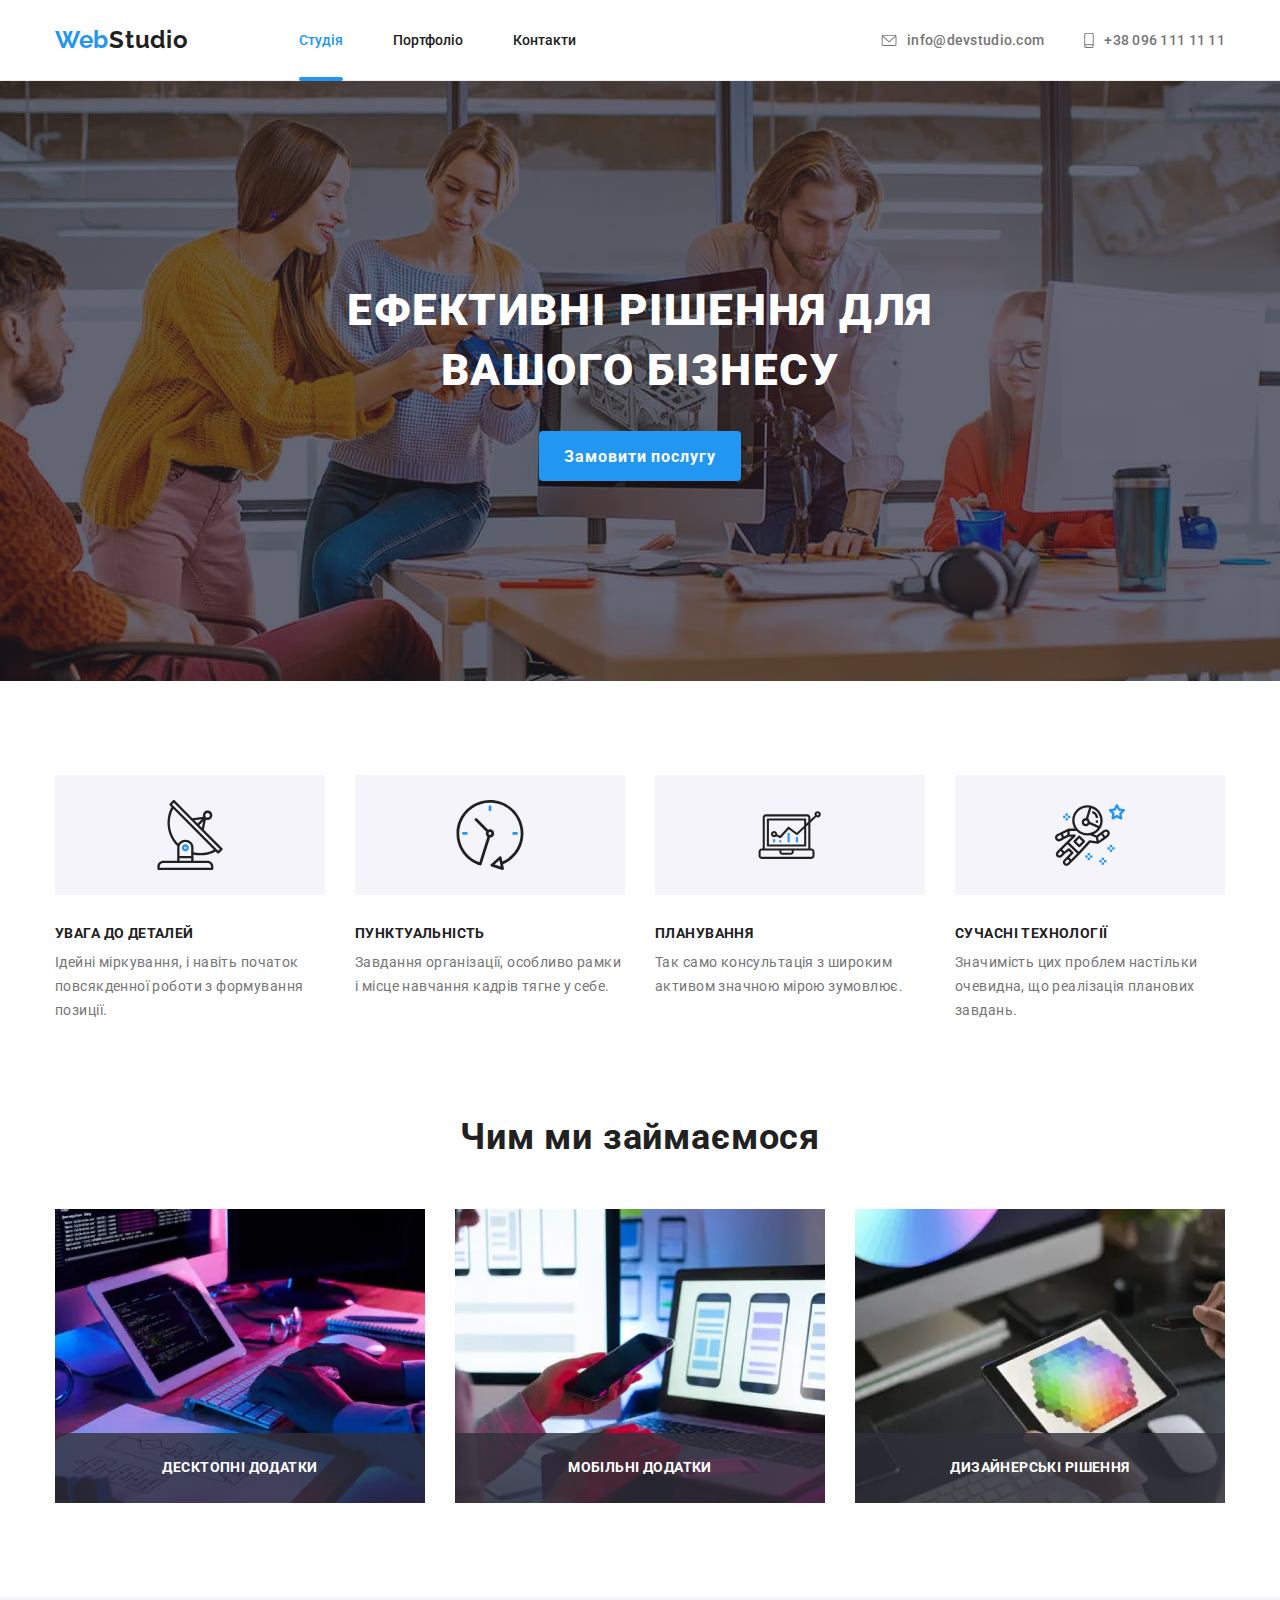
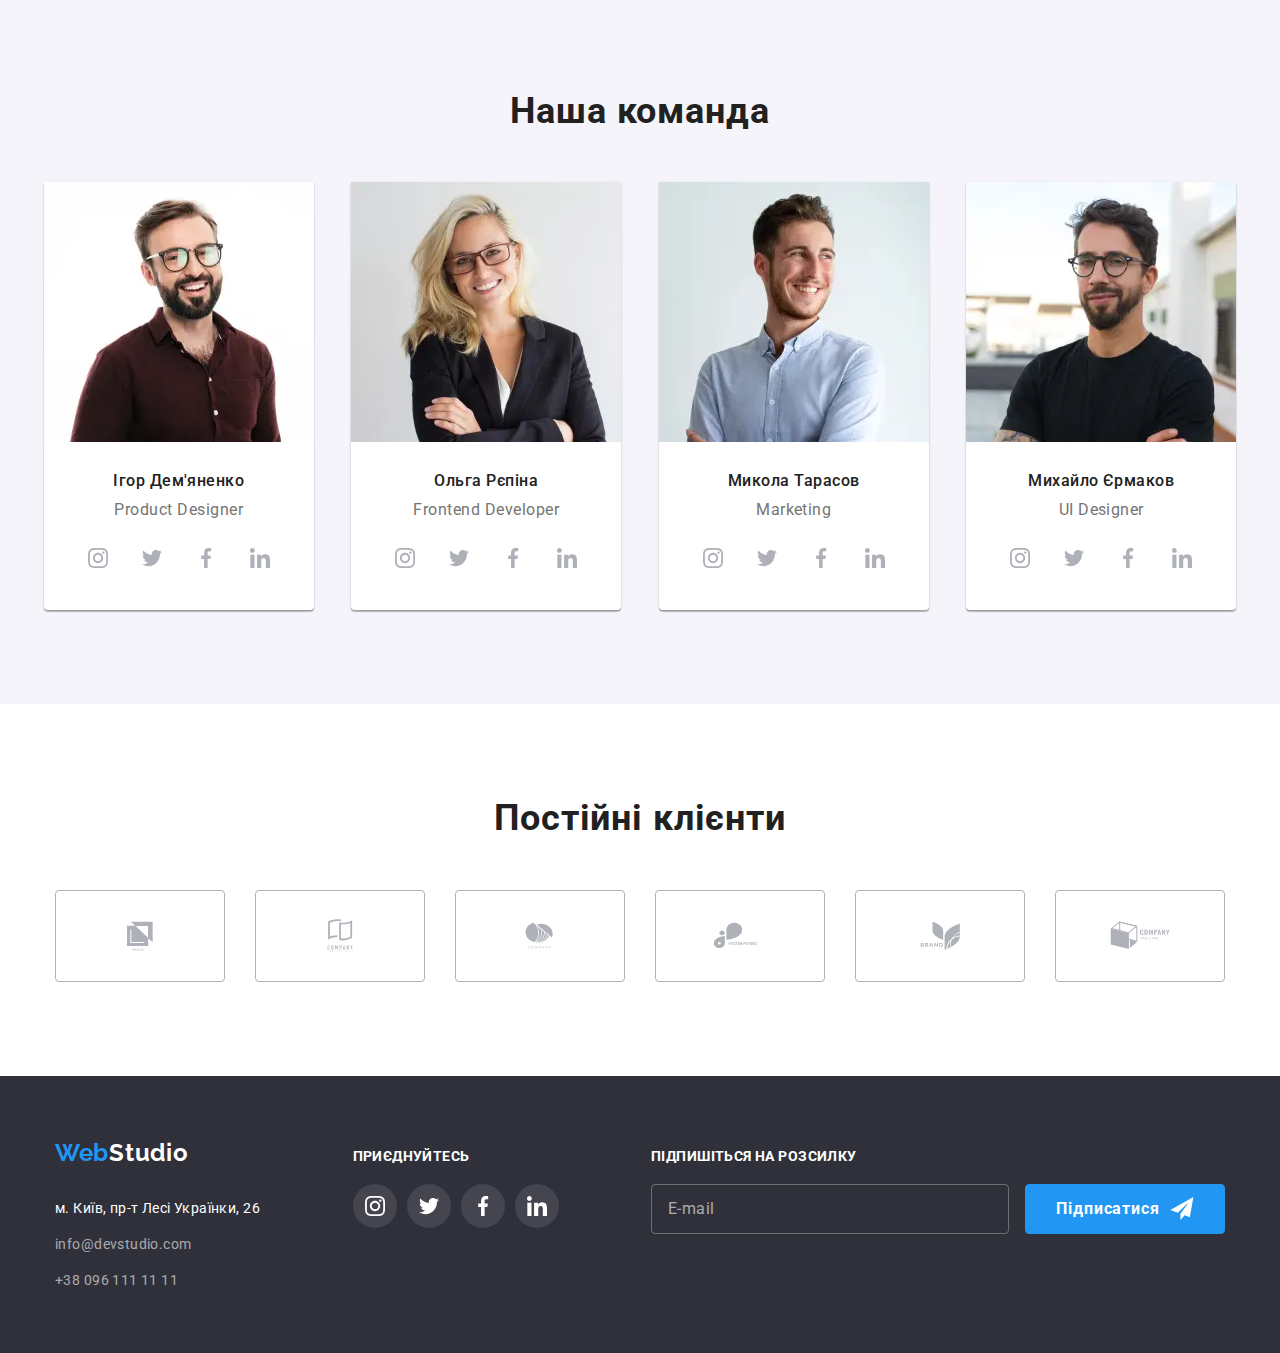
==== commit 28c50217: "update hw-8" ====
--- a/index.html
+++ b/index.html
@@ -197,16 +197,16 @@
                 <picture>
                   <source
                     srcset="
-                      ./images/about/desktop-apps-370.webp    370w,
-                      ./images/about/desktop-apps-740@2x.webp 740w
+                      ./images/about/desktop-apps-370.webp    1x,
+                      ./images/about/desktop-apps-740@2x.webp 2x
                     "
                     type="image/webp"
                     sizes="(min-width: 1200px) 33vw, 100vw"
                   />
                   <img
                     srcset="
-                      ./images/about/desktop-apps-370.jpg    370w,
-                      ./images/about/desktop-apps-740@2x.jpg 740w
+                      ./images/about/desktop-apps-370.jpg    1x,
+                      ./images/about/desktop-apps-740@2x.jpg 2x
                     "
                     src="./images/about/desktop-apps-370.jpg"
                     alt="Кодування на планшеті"
@@ -221,16 +221,16 @@
                 <picture>
                   <source
                     srcset="
-                      ./images/about/mobile-apps-370.webp    370w,
-                      ./images/about/mobile-apps-740@2x.webp 740w
+                      ./images/about/mobile-apps-370.webp    1x,
+                      ./images/about/mobile-apps-740@2x.webp 2x
                     "
                     type="image/webp"
                     sizes="(min-width: 1200px) 33vw"
                   />
                   <img
                     srcset="
-                      ./images/about/mobile-apps-370.jpg    370w,
-                      ./images/about/mobile-apps-740@2x.jpg 740w
+                      ./images/about/mobile-apps-370.jpg    1x,
+                      ./images/about/mobile-apps-740@2x.jpg 2x
                     "
                     src="./images/mobile-apps-370.jpg"
                     alt="Кодування на планшеті"
@@ -245,16 +245,16 @@
                 <picture>
                   <source
                     srcset="
-                      ./images/about/design-370.webp    370w,
-                      ./images/about/design-740@2x.webp 740w
+                      ./images/about/design-370.webp    1x,
+                      ./images/about/design-740@2x.webp 2x
                     "
                     type="image/webp"
                     sizes="(min-width: 1200px) 33vw"
                   />
                   <img
                     srcset="
-                      ./images/about/design-370.jpg    370w,
-                      ./images/about/design-740@2x.jpg 740w
+                      ./images/about/design-370.jpg    1x,
+                      ./images/about/design-740@2x.jpg 2x
                     "
                     src="./images/design-370.jpg"
                     alt="Кодування на планшеті"
@@ -278,8 +278,43 @@
               <picture>
                 <source
                   srcset="
-                    ./images/team/pd-450.webp    450w,
-                    ./images/team/pd-900@2x.webp 900w
+                    ./images/team/pd-270.webp    1x,
+                    ./images/team/pd-540@2x.webp 2x
+                  "
+                  media="(min-width: 1200px)"
+                  type="image/webp"
+                  sizes="(min-width: 1200px) 25vw"
+                />
+                <source
+                  srcset="
+                    ./images/team/pd-270.jpg    1x,
+                    ./images/team/pd-540@2x.jpg 2x
+                  "
+                  media="(min-width: 1200px)"
+                  sizes="(min-width: 1200px) 25vw"
+                />
+                <source
+                  srcset="
+                    ./images/team/pd-354.webp    1x,
+                    ./images/team/pd-708@2x.webp 2x
+                  "
+                  media="(min-width: 768px)"
+                  type="image/webp"
+                  sizes="(min-width: 768px) 50vw"
+                />
+                <source
+                  srcset="
+                    ./images/team/pd-354.jpg    1x,
+                    ./images/team/pd-708@2x.jpg 2x
+                  "
+                  media="(min-width: 768px)"
+                  sizes="(min-width: 768px) 50vw"
+                />
+                
+                <source
+                  srcset="
+                    ./images/team/pd-450.webp    1x,
+                    ./images/team/pd-900@2x.webp 2x
                   "
                   media="(max-width: 767px)"
                   type="image/webp"
@@ -287,56 +322,14 @@
                 />
                 <source
                   srcset="
-                    ./images/team/pd-450.jpg    450w,
-                    ./images/team/pd-900@2x.jpg 900w
+                    ./images/team/pd-450.jpg    1x,
+                    ./images/team/pd-900@2x.jpg 2x
                   "
                   media="(max-width: 767px)"
                   sizes="100vw"
                 />
-                <source
-                  srcset="
-                    ./images/team/pd-354.webp    354w,
-                    ./images/team/pd-708@2x.webp 708w
-                  "
-                  media="(max-width: 1199px)"
-                  type="image/webp"
-                  sizes="(max-width: 1199px) 50vw"
-                />
-                <source
-                  srcset="
-                    ./images/team/pd-354.jpg    354w,
-                    ./images/team/pd-708@2x.jpg 708w
-                  "
-                  media="(max-width: 1199px)"
-                  sizes="(min-width: 768px) 50vw"
-                />
-                <source
-                  srcset="
-                    ./images/team/pd-270.webp    270w,
-                    ./images/team/pd-540@2x.webp 540w
-                  "
-                  media="(min-width: 1200px)"
-                  type="image/webp"
-                  sizes="(min-width: 1200px) 25vw"
-                />
-                <source
-                  srcset="
-                    ./images/team/pd-354.jpg    354w,
-                    ./images/team/pd-708@2x.jpg 708w
-                  "
-                  media="(min-width: 1200px)"
-                  sizes="(min-width: 1200px) 25vw"
-                />
                 <img
-                  srcset="
-                    ./images/team/pd-270.jpg    270w,
-                    ./images/team/pd-354.jpg    354w,
-                    ./images/team/pd-450.jpg    450w,
-                    ./images/team/pd-540@2x.jpg 540w,
-                    ./images/team/pd-708@2x.jpg 708w,
-                    ./images/team/pd-900@2x.jpg 900w
-                  "
-                  src="./images-portfolio/lab.jpg"
+                  src="./images/team/pd-450.jpg"
                   alt="Ноутбук із зображенням сайту"
                   sizes="(min-width: 1200px) 25vw, (min-width: 768px) 50vw, 100vw"
                 />
@@ -392,8 +385,43 @@
               <picture>
                 <source
                   srcset="
-                    ./images/team/frontender-450.webp    450w,
-                    ./images/team/frontender-900@2x.webp 900w
+                    ./images/team/frontender-270.webp    1x,
+                    ./images/team/frontender-540@2x.webp 2x
+                  "
+                  media="(min-width: 1200px)"
+                  type="image/webp"
+                  sizes="(min-width: 1200px) 25vw"
+                />
+                <source
+                  srcset="
+                    ./images/team/frontender-270.jpg    1x,
+                    ./images/team/frontender-540@2x.jpg 2x
+                  "
+                  media="(min-width: 1200px)"
+                  sizes="(min-width: 1200px) 25vw"
+                />
+                <source
+                  srcset="
+                    ./images/team/frontender-354.webp    1x,
+                    ./images/team/frontender-708@2x.webp 2x
+                  "
+                  media="(min-width: 768px)"
+                  type="image/webp"
+                  sizes="(min-width: 768px) 50vw"
+                />
+                <source
+                  srcset="
+                    ./images/team/frontender-354.jpg    1x,
+                    ./images/team/frontender-708@2x.jpg 2x
+                  "
+                  media="(min-width: 768px)"
+                  sizes="(min-width: 768px) 50vw"
+                />
+                
+                <source
+                  srcset="
+                    ./images/team/frontender-450.webp    1x,
+                    ./images/team/frontender-900@2x.webp 2x
                   "
                   media="(max-width: 767px)"
                   type="image/webp"
@@ -401,56 +429,14 @@
                 />
                 <source
                   srcset="
-                    ./images/team/frontender-450.jpg    450w,
-                    ./images/team/frontender-900@2x.jpg 900w
+                    ./images/team/frontender-450.jpg    1x,
+                    ./images/team/frontender-900@2x.jpg 2x
                   "
                   media="(max-width: 767px)"
                   sizes="100vw"
                 />
-                <source
-                  srcset="
-                    ./images/team/frontender-354.webp    354w,
-                    ./images/team/frontender-708@2x.webp 708w
-                  "
-                  media="(max-width: 1199px)"
-                  type="image/webp"
-                  sizes="(max-width: 1199px) 50vw"
-                />
-                <source
-                  srcset="
-                    ./images/team/frontender-354.jpg    354w,
-                    ./images/team/frontender-708@2x.jpg 708w
-                  "
-                  media="(max-width: 1199px)"
-                  sizes="(min-width: 768px) 50vw"
-                />
-                <source
-                  srcset="
-                    ./images/team/frontender-270.webp    270w,
-                    ./images/team/frontender-540@2x.webp 540w
-                  "
-                  media="(min-width: 1200px)"
-                  type="image/webp"
-                  sizes="(min-width: 1200px) 25vw"
-                />
-                <source
-                  srcset="
-                    ./images/team/frontender-354.jpg    354w,
-                    ./images/team/frontender-708@2x.jpg 708w
-                  "
-                  media="(min-width: 1200px)"
-                  sizes="(min-width: 1200px) 25vw"
-                />
                 <img
-                  srcset="
-                    ./images/team/frontender-270.jpg    270w,
-                    ./images/team/frontender-354.jpg    354w,
-                    ./images/team/frontender-450.jpg    450w,
-                    ./images/team/frontender-540@2x.jpg 540w,
-                    ./images/team/frontender-708@2x.jpg 708w,
-                    ./images/team/frontender-900@2x.jpg 900w
-                  "
-                  src="./images/team/frontender.jpg"
+                  src="./images/team/frontender-450.jpg"
                   alt="Ноутбук із зображенням сайту"
                   sizes="(min-width: 1200px) 25vw, (min-width: 768px) 50vw, 100vw"
                 />
@@ -506,8 +492,43 @@
               <picture>
                 <source
                   srcset="
-                    ./images/team/marketolog-450.webp    450w,
-                    ./images/team/marketolog-900@2x.webp 900w
+                    ./images/team/marketolog-270.webp    1x,
+                    ./images/team/marketolog-540@2x.webp 2x
+                  "
+                  media="(min-width: 1200px)"
+                  type="image/webp"
+                  sizes="(min-width: 1200px) 25vw"
+                />
+                <source
+                  srcset="
+                    ./images/team/marketolog-270.jpg    1x,
+                    ./images/team/marketolog-540@2x.jpg 2x
+                  "
+                  media="(min-width: 1200px)"
+                  sizes="(min-width: 1200px) 25vw"
+                />
+                <source
+                  srcset="
+                    ./images/team/marketolog-354.webp    1x,
+                    ./images/team/marketolog-708@2x.webp 2x
+                  "
+                  media="(min-width: 768px)"
+                  type="image/webp"
+                  sizes="(min-width: 768px) 50vw"
+                />
+                <source
+                  srcset="
+                    ./images/team/marketolog-354.jpg    1x,
+                    ./images/team/marketolog-708@2x.jpg 2x
+                  "
+                  media="(min-width: 768px)"
+                  sizes="(min-width: 768px) 50vw"
+                />
+                
+                <source
+                  srcset="
+                    ./images/team/marketolog-450.webp    1x,
+                    ./images/team/marketolog-900@2x.webp 2x
                   "
                   media="(max-width: 767px)"
                   type="image/webp"
@@ -515,56 +536,14 @@
                 />
                 <source
                   srcset="
-                    ./images/team/marketolog-450.jpg    450w,
-                    ./images/team/marketolog-900@2x.jpg 900w
+                    ./images/team/marketolog-450.jpg    1x,
+                    ./images/team/marketolog-900@2x.jpg 2x
                   "
                   media="(max-width: 767px)"
                   sizes="100vw"
                 />
-                <source
-                  srcset="
-                    ./images/team/marketolog-354.webp    354w,
-                    ./images/team/marketolog-708@2x.webp 708w
-                  "
-                  media="(max-width: 1199px)"
-                  type="image/webp"
-                  sizes="(max-width: 1199px) 50vw"
-                />
-                <source
-                  srcset="
-                    ./images/team/marketolog-354.jpg    354w,
-                    ./images/team/marketolog-708@2x.jpg 708w
-                  "
-                  media="(max-width: 1199px)"
-                  sizes="(min-width: 768px) 50vw"
-                />
-                <source
-                  srcset="
-                    ./images/team/marketolog-270.webp    270w,
-                    ./images/team/marketolog-540@2x.webp 540w
-                  "
-                  media="(min-width: 1200px)"
-                  type="image/webp"
-                  sizes="(min-width: 1200px) 25vw"
-                />
-                <source
-                  srcset="
-                    ./images/team/marketolog-354.jpg    354w,
-                    ./images/team/marketolog-708@2x.jpg 708w
-                  "
-                  media="(min-width: 1200px)"
-                  sizes="(min-width: 1200px) 25vw"
-                />
                 <img
-                  srcset="
-                    ./images/team/marketolog-270.jpg    270w,
-                    ./images/team/marketolog-354.jpg    354w,
-                    ./images/team/marketolog-450.jpg    450w,
-                    ./images/team/marketolog-540@2x.jpg 540w,
-                    ./images/team/marketolog-708@2x.jpg 708w,
-                    ./images/team/marketolog-900@2x.jpg 900w
-                  "
-                  src="./images/team/marketolog.jpg"
+                  src="./images/team/marketolog-450.jpg"
                   alt="Ноутбук із зображенням сайту"
                   sizes="(min-width: 1200px) 25vw, (min-width: 768px) 50vw, 100vw"
                 />
@@ -620,8 +599,43 @@
               <picture>
                 <source
                   srcset="
-                    ./images/team/ui-450.webp    450w,
-                    ./images/team/ui-900@2x.webp 900w
+                    ./images/team/ui-270.webp    1x,
+                    ./images/team/ui-540@2x.webp 2x
+                  "
+                  media="(min-width: 1200px)"
+                  type="image/webp"
+                  sizes="(min-width: 1200px) 25vw"
+                />
+                <source
+                  srcset="
+                    ./images/team/ui-270.jpg    1x,
+                    ./images/team/ui-540@2x.jpg 2x
+                  "
+                  media="(min-width: 1200px)"
+                  sizes="(min-width: 1200px) 25vw"
+                />
+                <source
+                  srcset="
+                    ./images/team/ui-354.webp    1x,
+                    ./images/team/ui-708@2x.webp 2x
+                  "
+                  media="(min-width: 768px)"
+                  type="image/webp"
+                  sizes="(min-width: 768px) 50vw"
+                />
+                <source
+                  srcset="
+                    ./images/team/ui-354.jpg    1x,
+                    ./images/team/ui-708@2x.jpg 2x
+                  "
+                  media="(min-width: 768px)"
+                  sizes="(min-width: 768px) 50vw"
+                />
+                
+                <source
+                  srcset="
+                    ./images/team/ui-450.webp    1x,
+                    ./images/team/ui-900@2x.webp 2x
                   "
                   media="(max-width: 767px)"
                   type="image/webp"
@@ -629,56 +643,14 @@
                 />
                 <source
                   srcset="
-                    ./images/team/ui-450.jpg    450w,
-                    ./images/team/ui-900@2x.jpg 900w
+                    ./images/team/ui-450.jpg    1x,
+                    ./images/team/ui-900@2x.jpg 2x
                   "
                   media="(max-width: 767px)"
                   sizes="100vw"
                 />
-                <source
-                  srcset="
-                    ./images/team/ui-354.webp    354w,
-                    ./images/team/ui-708@2x.webp 708w
-                  "
-                  media="(max-width: 1199px)"
-                  type="image/webp"
-                  sizes="(max-width: 1199px) 50vw"
-                />
-                <source
-                  srcset="
-                    ./images/team/ui-354.jpg    354w,
-                    ./images/team/ui-708@2x.jpg 708w
-                  "
-                  media="(max-width: 1199px)"
-                  sizes="(min-width: 768px) 50vw"
-                />
-                <source
-                  srcset="
-                    ./images/team/ui-270.webp    270w,
-                    ./images/team/ui-540@2x.webp 540w
-                  "
-                  media="(min-width: 1200px)"
-                  type="image/webp"
-                  sizes="(min-width: 1200px) 25vw"
-                />
-                <source
-                  srcset="
-                    ./images/team/ui-354.jpg    354w,
-                    ./images/team/ui-708@2x.jpg 708w
-                  "
-                  media="(min-width: 1200px)"
-                  sizes="(min-width: 1200px) 25vw"
-                />
                 <img
-                  srcset="
-                    ./images/team/ui-270.jpg    270w,
-                    ./images/team/ui-354.jpg    354w,
-                    ./images/team/ui-450.jpg    450w,
-                    ./images/team/ui-540@2x.jpg 540w,
-                    ./images/team/ui-708@2x.jpg 708w,
-                    ./images/team/ui-900@2x.jpg 900w
-                  "
-                  src="./images/team/ui.jpg"
+                  src="./images/team/ui-450.jpg"
                   alt="Ноутбук із зображенням сайту"
                   sizes="(min-width: 1200px) 25vw, (min-width: 768px) 50vw, 100vw"
                 />
--- a/css/main.min.css
+++ b/css/main.min.css
@@ -1 +1 @@
-body{font-family:"Roboto",sans-serif;background-color:#fff;color:#757575;margin:0}img{display:block;max-width:100%;height:auto}h1,h2,h3,h4,h5,h6,p{margin:0;padding:0}body.modal-open{overflow:hidden}body.is-open{overflow:hidden}.visually-hidden{position:absolute;width:1px;height:1px;margin:-1px;border:0;padding:0;white-space:nowrap;-webkit-clip-path:inset(100%);clip-path:inset(100%);clip:rect(0 0 0 0);overflow:hidden}.partner-list__link,.feauture-box{display:flex;align-items:center;justify-content:center}.button-submit,.subscribe-form__input,.button__primary,.hero__title,.hero{margin-left:auto;margin-right:auto}.portfolio-list,.filter-list,.location-list,.partner-list,.social-list,.team-list,.about-list,.feauture-list,.site-nav,.contacts{list-style:none;padding:0;margin:0}.portfolio-list{display:flex;flex-wrap:wrap;gap:30px}.footer-container,.container{padding-left:15px;padding-right:15px;margin-top:0px;margin-left:auto;margin-right:auto}.logo-footer,.logo{display:inline-block;font-family:"Raleway",sans-serif;font-size:24px;color:#2196f3;text-decoration:none;line-height:1.4;font-weight:700;letter-spacing:.72px}.site-nav__link,.contacts__link{fill:#757575;color:#212121;text-decoration:none;font-weight:500;font-size:14px;line-height:1.17}.button-submit,.button-subscribe,.button__primary{display:inline-block;min-width:200px;height:50px;padding:10px 24px;border:1px solid rgba(0,0,0,0);border-radius:4px;text-align:center;font-size:16px;line-height:1.87;font-weight:700;letter-spacing:.96px;color:#fff;background-color:#2196f3;cursor:pointer;transition:color 250ms cubic-bezier(0.4, 0, 0.2, 1),background-color 250ms cubic-bezier(0.4, 0, 0.2, 1)}.section-team,.feauture-section,.section-about,.section-partner,.main-section{padding-top:60px;padding-bottom:60px}@media screen and (min-width: 1200px){.section-team,.feauture-section,.section-about,.section-partner,.main-section{padding-top:94px;padding-bottom:94px}}.title,.team__title,.about__title{color:#212121;margin-top:0;margin-bottom:30px;text-align:center;font-weight:700;font-size:28px;line-height:1.16;letter-spacing:.84px}@media screen and (min-width: 1200px){.title,.team__title,.about__title{margin-bottom:50px;font-size:36px}}.caption__subtitle,.subscribe-form__title,.social-block__subtitle,.feauture-box__subtitle{margin-bottom:0;margin-top:0;font-weight:700;font-size:14px;line-height:1.15;letter-spacing:.03em;text-transform:uppercase;color:#212121}.section-about{padding-top:0}@media screen and (max-width: 1199px){.section-about{display:none}}.container{padding-left:15px;padding-right:15px;margin-left:auto;margin-right:auto}@media screen and (min-width: 480px){.container{width:480px}}@media screen and (min-width: 768px){.container{width:768px}}@media screen and (min-width: 1200px){.container{width:1200px}}.page-header>.container{position:relative}.page-header{min-height:80px;background-color:#fff;border-bottom:1px solid #ececec}@media screen and (max-width: 767px){.page-header{min-height:60px}}@media screen and (min-width: 768px){.page-header{display:block}}@media screen and (max-width: 767px){.menu-button{position:absolute;top:10px;right:15px;margin:0;padding:0;border:none;background-color:rgba(0,0,0,0);z-index:1}}@media screen and (min-width: 768px){.menu-button{display:none}}.menu-button.is-open{position:absolute;z-index:2}.menu-button__icon{transition:fill 250ms cubic-bezier(0.4, 0, 0.2, 1)}.menu-button__icon:active{fill:#2196f3}.menu-button .icon-cross{display:none}.menu-button.is-open .icon-cross{display:block}.menu-button.is-open .icon-menu{display:none}.logo{display:inline-flex;align-items:center;padding-top:16px;padding-bottom:16px}.logo>.page-header__logo--color{color:#212121}@media screen and (min-width: 768px){.main-nav{display:flex;justify-content:space-between}}@media screen and (max-width: 767px){.site-nav,.contacts{margin-top:48px;margin-left:40px}}@media screen and (min-width: 768px){.site-nav,.contacts{display:flex;gap:50px}}@media screen and (max-width: 767px){.contacts{display:flex;flex-direction:column-reverse;margin-top:40%}}@media screen and (min-width: 768px){.contacts{display:flex;flex-direction:column;gap:0}}@media screen and (min-width: 1200px){.contacts{display:flex;flex-direction:row;gap:40px}}@media screen and (max-width: 767px){.contacts__number{font-size:34px;font-weight:500;line-height:normal;letter-spacing:.68px}}@media screen and (max-width: 767px){.contacts__mail{font-size:24px;font-weight:500;line-height:normal;letter-spacing:.48px}}@media screen and (max-width: 767px){.site-nav__item{padding-top:16px;padding-bottom:16px}}@media screen and (min-width: 768px){.site-nav__link{padding-top:32px;padding-bottom:32px}}.site-nav__link,.contacts__link{display:flex;transition:color 250ms cubic-bezier(0.4, 0, 0.2, 1)}@media screen and (max-width: 767px){.site-nav__link,.contacts__link{font-size:40px;font-weight:500;letter-spacing:.8px}}.site-nav__link:hover,.site-nav__link:hover,.site-nav__link:focus,.site-nav__link:focus,.contacts__link:hover,.contacts__link:hover,.contacts__link:focus,.contacts__link:focus{color:#2196f3;fill:#2196f3}.contacts__link{color:#757575;align-items:center;line-height:normal}@media screen and (max-width: 767px){.contacts__link{padding-top:16px;padding-bottom:16px;font-size:34px;letter-spacing:.68px}}@media screen and (min-width: 768px)and (max-width: 1199px){.contacts__link{padding-top:5px;padding-bottom:5px;font-size:12px;letter-spacing:.24px}}@media screen and (min-width: 1200px){.contacts__link{font-size:14px;letter-spacing:.28px}}.site-nav__link--visit{color:#2196f3;position:relative}@media screen and (min-width: 768px){.site-nav__link--visit::after{content:"";position:absolute;bottom:-1px;left:0;width:100%;height:4px;background-color:#2196f3;border-radius:2px}}.menu-container{background-color:#fff}@media screen and (max-width: 767px){.menu-container{position:fixed;top:0;left:0;min-width:100%;height:120vh;z-index:1;display:none}.menu-container.is-open{position:fixed;overflow-y:scroll;display:flex;flex-direction:column}}@media screen and (min-width: 768px){.menu-container{display:flex;align-items:center;gap:96px}}@media screen and (min-width: 1200px){.menu-container{display:flex;align-items:center;gap:305px}}@media screen and (max-width: 767px){.media-list{list-style:none;margin:0;padding:0;margin-top:64px;margin-left:40px;margin-bottom:48px;display:flex;flex-wrap:wrap;gap:10px}}@media screen and (min-width: 768px){.media-list{display:none}}.media-list__item:not(:last-child){border-right:1px solid rgba(33,33,33,.2)}.media-list__link{color:#2196f3;font-size:18px;font-weight:500;line-height:1.22;letter-spacing:.36px;display:inline-block;text-decoration:none;padding-right:10px}.icon-post,.icon-phone{display:inline-flex;align-items:center;margin-right:10px;cursor:pointer;transition:fill 250ms cubic-bezier(0.4, 0, 0.2, 1)}@media screen and (max-width: 767px){.icon-post,.icon-phone{display:none}}.icon-post .icon-post:hover,.icon-post .icon-post:focus,.icon-post .icon-phone:hover,.icon-post .icon-phone:focus,.icon-phone .icon-post:hover,.icon-phone .icon-post:focus,.icon-phone .icon-phone:hover,.icon-phone .icon-phone:focus{fill:currentColor}.hero{text-align:center;padding-top:118px;padding-bottom:118px;background-color:#2f303a;background-size:cover}@media screen and (min-width: 1200px){.hero{padding-top:200px;padding-bottom:200px}}.hero__title{margin-top:0;margin-bottom:0;max-width:360px;padding:0;color:#fff;font-size:26px;font-weight:900;line-height:1.36;text-align:center;letter-spacing:1.56px;text-transform:uppercase}@media screen and (min-width: 1200px){.hero__title{max-width:696px;font-size:44px}}.overlay{min-height:400px;max-width:1600px;background-color:#c4c4c4;background-image:linear-gradient(to right, rgba(47, 48, 58, 0.4), rgba(47, 48, 58, 0.4)),url(../images/dec-pic/overlay-480.jpg);background-repeat:no-repeat;background-size:cover;background-position:center}@media screen and (min-device-pixel-ratio: 2),screen and (-webkit-min-device-pixel-ratio: 2),screen and (min-resolution: 192dpi),screen and (min-resolution: 2dppx){.overlay{background-image:linear-gradient(to right, rgba(47, 48, 58, 0.4), rgba(47, 48, 58, 0.4)),url(../images/dec-pic/overlay-960@2x.jpg)}}@media screen and (min-width: 577px){.overlay{background-image:linear-gradient(to right, rgba(47, 48, 58, 0.4), rgba(47, 48, 58, 0.4)),url(../images/dec-pic/overlay-768.jpg)}}@media screen and (min-width: 577px)and (min-device-pixel-ratio: 2),screen and (-webkit-min-device-pixel-ratio: 2),screen and (min-resolution: 192dpi),screen and (min-resolution: 2dppx){.overlay{background-image:linear-gradient(to right, rgba(47, 48, 58, 0.4), rgba(47, 48, 58, 0.4)),url(../images/dec-pic/overlay-1536@2x.jpg)}}@media screen and (min-width: 769px){.overlay{background-image:linear-gradient(to right, rgba(47, 48, 58, 0.4), rgba(47, 48, 58, 0.4)),url(../images/dec-pic/overlay-1600.jpg)}}@media screen and (min-width: 769px)and (min-device-pixel-ratio: 2),screen and (-webkit-min-device-pixel-ratio: 2),screen and (min-resolution: 192dpi),screen and (min-resolution: 2dppx){.overlay{background-image:linear-gradient(to right, rgba(47, 48, 58, 0.4), rgba(47, 48, 58, 0.4)),url(../images/dec-pic/overlay-3200@2x.jpg)}}@media screen and (min-width: 1200px){.overlay{min-height:600px}}.button__primary{margin-top:30px;color:#fff;background-color:#2196f3;box-shadow:0px 4px 4px 0px rgba(0,0,0,.15)}.button__primary:hover,.button__primary:focus{background-color:#1d86dd}.button__primary:active{color:#2196f3;background-color:rgba(0,0,0,0);border:2px solid #2196f3;cursor:pointer}.feauture-list{font-size:14px}@media screen and (min-width: 768px){.feauture-list{display:flex;justify-content:center;flex-wrap:wrap;gap:30px}}.feauture-list__item{width:100%}@media screen and (max-width: 1199px){.feauture-list__item:not(:last-child){margin-bottom:30px}}@media screen and (min-width: 768px){.feauture-list__item{width:calc((100% - 60px)/2)}}@media screen and (min-width: 1200px){.feauture-list__item{width:calc((100% - 90px)/4)}}.feauture-box__subtitle{margin-bottom:10px;text-align:center;font-weight:700;line-height:normal;letter-spacing:.42px;text-transform:uppercase}@media screen and (min-width: 768px){.feauture-box__subtitle{text-align:left}}.feauture-box__text{margin:0;font-weight:400;font-size:14px;line-height:1.7;letter-spacing:.42px}.feauture-box{width:100%;height:120px;background-color:#f5f4fa;margin-bottom:30px}.feauture-box__icon{width:70px;height:70px}.about__title{text-align:center}@media screen and (min-width: 1200px){.about-list{display:flex;gap:30px}}.about-thumb{position:relative}.about-thumb__text{position:absolute;bottom:0;left:0;margin:0;width:100%;padding:27px 0;text-align:center;font-style:normal;font-weight:700;font-size:14px;line-height:1.14;text-align:center;letter-spacing:.03em;text-transform:uppercase;color:#fff;background-color:rgba(47,48,58,.8)}.section-team{background-color:#f5f4fa}.container.team{padding:0}.team__title{text-align:center;margin-bottom:50px}@media screen and (min-width: 768px){.team-list{display:flex;justify-content:center;flex-wrap:wrap;gap:30px}}.team-list__item{background-color:#fff;box-shadow:0px 1px 3px rgba(0,0,0,.12),0px 1px 1px rgba(0,0,0,.14),0px 2px 1px rgba(0,0,0,.2);border-radius:0px 0px 4px 4px;font-weight:400;font-size:16px;line-height:1.2;text-align:center;letter-spacing:.03em}@media screen and (min-width: 768px){.team-list__item{flex-basis:calc((100% - 60px)/2)}}@media screen and (min-width: 1200px){.team-list__item{flex-basis:calc((100% - 120px)/4)}}@media screen and (max-width: 767px){.team-list__item:not(:last-child){margin-bottom:30px}}.team-box{padding-top:30px;padding-bottom:24px}@media screen and (min-width: 1200px){.team-box{padding-bottom:30px}}.team-box__subtitle{margin:0;margin-bottom:10px;color:#212121;font-size:16px;font-weight:500;line-height:1.18}.team-box__text{margin:0;margin-bottom:16px;font-size:16px;line-height:1.18}.social-list{display:inline-flex;gap:10px}.social-list__link{width:44px;height:44px;display:inline-flex;justify-content:center;align-items:center;text-decoration:none;border-radius:50px;background-color:#fff;fill:#afb1b8;cursor:pointer;transition:background-color 250ms cubic-bezier(0.4, 0, 0.2, 1),fill 250ms cubic-bezier(0.4, 0, 0.2, 1)}.social-list__link:hover,.social-list__link:focus{fill:#fff;background-color:#2196f3}.social-list__icon{width:20px;height:20px;gap:30px}.partner-list{display:inline-flex;justify-content:center;flex-wrap:wrap;gap:30px}.partner-list__item{width:calc((100% - 30px)/2)}@media screen and (min-width: 768px){.partner-list__item{width:calc((100% - 60px)/3)}}@media screen and (min-width: 1200px){.partner-list__item{width:170px}}.partner-list__link{height:92px;padding:0;margin-top:0;border:1px solid #afb1b8;border-radius:4px;fill:#afb1b8;transition:fill 250ms cubic-bezier(0.4, 0, 0.2, 1),border 250ms cubic-bezier(0.4, 0, 0.2, 1)}.partner-list__link:hover,.partner-list__link:focus{background-color:rgba(0,0,0,0);fill:#2196f3;border:1px solid #2196f3;box-shadow:none}.footer{margin-left:auto;margin-right:auto;padding-top:60px;padding-bottom:60px;background-color:#2f303a}@media screen and (max-width: 767px){.footer-container{text-align:center}}@media screen and (min-width: 768px){.footer-container{display:flex;flex-wrap:wrap;align-items:baseline;justify-content:space-around}}@media screen and (min-width: 768px)and (min-width: 1200px){.footer-container{width:1200px;display:flex;flex-direction:row;justify-content:space-between}}.logo-footer{display:inline-block;margin-bottom:28px}.logo-footer--color{color:#fff}.location-block{display:inline-flex;flex-direction:column;justify-content:center}@media screen and (max-width: 767px){.location-block{margin-bottom:60px}}@media screen and (min-width: 768px)and (max-width: 1199px){.location-block{text-align:center}}.location{display:inline-flex;flex-direction:column;font-style:normal;font-weight:400;font-size:14px;line-height:1.7;letter-spacing:.03em}.location__address{display:inline-block;color:#fff;margin-bottom:12px}.footer-list__item:nth-last-child(1){margin-top:12px}.footer__contacts-link{display:inline-block;padding:0px;font-weight:400;color:rgba(255,255,255,.6);text-decoration:none;transition:color 250ms cubic-bezier(0.4, 0, 0.2, 1)}.footer__contacts-link:hover,.footer__contacts-link:focus{color:#2196f3}@media screen and (min-width){.social-block{margin-left:70px}}@media screen and (max-width: 767px){.social-block{margin-bottom:60px}}@media screen and (min-width: 768px)and (max-width: 1199px){.social-block{text-align:center}}.social-block__subtitle{margin-bottom:20px;color:#fff}.social-list{display:inline-flex;gap:10px}.social-list__link--second-color{background-color:rgba(255,255,255,.1);fill:#fff}@media screen and (min-width: 768px)and (max-width: 1199px){.subscribe-form{display:flex;flex-basis:100%;flex-direction:column;justify-content:center;text-align:center;margin-top:60px}}.subscribe-form__title{margin-top:0;margin-bottom:20px;color:#fff;letter-spacing:.42px;translate:border 250ms cubic-bezier(0.4, 0, 0.2, 1)}.subscribe-form__input{display:block;height:50px;padding-left:16px;margin-bottom:20px;background-color:rgba(0,0,0,0);color:#fff;border:1px solid rgba(255,255,255,.3);filter:drop-shadow(0px 4px 4px var(--filter-d-shadow));border-radius:4px;transition:border 250ms cubic-bezier(0.4, 0, 0.2, 1)}@media screen and (max-width: 480px){.subscribe-form__input{width:100%}}@media screen and (min-width: 481px){.subscribe-form__input{width:450px}}@media screen and (min-width: 1200px){.subscribe-form__input{display:inline-block;width:358px}}.subscribe-form__input:focus{border:1px solid #2196f3;outline:none}.subscribe-form__input::-moz-placeholder{font-weight:400;font-size:16px;line-height:20px;letter-spacing:.03em;pointer-events:none;color:rgba(255,255,255,.6)}.subscribe-form__input::placeholder{font-weight:400;font-size:16px;line-height:20px;letter-spacing:.03em;pointer-events:none;color:rgba(255,255,255,.6)}.button-subscribe{width:200px;margin-left:12px;display:inline-flex;justify-content:center;align-items:center;gap:10px;background-color:#2196f3;border:1px solid #2196f3;border-radius:4px;color:#fff;fill:#fff;transition:background-color 250ms cubic-bezier(0.4, 0, 0.2, 1),color 250ms cubic-bezier(0.4, 0, 0.2, 1),fill 250ms cubic-bezier(0.4, 0, 0.2, 1)}@media screen and (max-width: 1199px){.button-subscribe{margin-left:auto;margin-right:auto}}.button-subscribe:hover,.button-subscribe:focus{background-color:#1d86dd}.button-subscribe:active{background-color:rgba(0,0,0,0);color:#2196f3;fill:#2196f3}.filter-list{display:flex;flex-wrap:wrap;justify-content:start;gap:8px;margin-bottom:40px;padding:0}@media screen and (min-width: 768px){.filter-list{margin-bottom:30px;justify-content:center}}.filter-list__button-items{min-width:73px}.btn-element{font-size:16px;font-weight:500;line-height:1.6;text-align:center;border:1px solid rgba(0,0,0,0);border-radius:4px;padding:6px 25px;cursor:pointer;color:#212121;background-color:#f5f4fa;transition:background-color 250ms cubic-bezier(0.4, 0, 0.2, 1),color 250ms cubic-bezier(0.4, 0, 0.2, 1),box-shadow 250ms cubic-bezier(0.4, 0, 0.2, 1)}.btn-element:hover,.btn-element:focus{color:#fff;background-color:#1d86dd;box-shadow:0px 3px 1px rgba(0,0,0,.1),0px 1px 2px rgba(0,0,0,.08),0px 2px 2px rgba(0,0,0,.12)}.btn-element:active{color:#2196f3;background-color:#fff;border:1px solid rgba(0,0,0,0)}@media screen and (max-width: 767px){.portfolio-list{justify-content:center}}.portfolio-list__item{display:block}@media screen and (min-width: 768px){.portfolio-list__item{display:flex;flex-basis:calc((100% - 30px)/2)}}@media screen and (min-width: 1200px){.portfolio-list__item{flex-basis:calc((100% - 60px)/3)}}.portfolio-list__link{display:block;text-decoration:none;transition:box-shadow 250ms 250ms cubic-bezier(0.4, 0, 0.2, 1)}.portfolio-list__link:hover,.portfolio-list__link:focus{box-shadow:0px 1px 1px rgba(0,0,0,.12),0px 4px 4px rgba(0,0,0,.06),1px 4px 6px rgba(0,0,0,.16)}.portfolio-list__link:hover .text-position__description{transform:translateY(0)}.text-position{position:relative;overflow:hidden}.text-position__description{position:absolute;top:0%;left:0;overflow:auto;display:block;margin:0;padding:77px 24px;height:100%;font-style:normal;font-weight:400;font-size:18px;line-height:1.55;letter-spacing:.54px;color:#fff;background-color:rgba(33,150,243,.9);transition:transform 250ms cubic-bezier(0.4, 0, 0.2, 1);transform:translateY(100%)}@media screen and (min-width: 768px){.text-position__description{padding:49px 24px}}@media screen and (min-width: 1200px){.text-position__description{padding:63px 24px}}.caption{padding:20px 24px;background-color:#fff;border-left:1px solid #ececec;border-right:1px solid #ececec;border-bottom:1px solid #ececec}.caption__subtitle{text-transform:none;font-size:18px;line-height:2;letter-spacing:1.08px}.caption__text{margin:0;margin-top:4px;font-weight:400;font-size:16px;line-height:1.9;letter-spacing:.03em;color:#757575}.backdrop{position:fixed;top:0;left:0;width:100%;height:100%;background-color:rgba(0,0,0,.1);transition:opacity 250ms cubic-bezier(0.4, 0, 0.2, 1),visibility 250ms cubic-bezier(0.4, 0, 0.2, 1);overflow-y:scroll;z-index:3;padding:95px 15px}.backdrop.is-hidden{visibility:hidden;opacity:0;pointer-events:none}.modal{position:relative;background-color:#fff;box-shadow:0px 1px 3px rgba(0,0,0,.12),0px 1px 1px rgba(0,0,0,.14),0px 2px 1px rgba(0,0,0,.2);border-radius:4px;opacity:1;transition:transform 250ms cubic-bezier(0.4, 0, 0.2, 1)}.backdrop.is-hidden .modal{transform:translate(-50%, -25%) scale(0)}@media screen and (min-width: 768px){.modal{position:absolute;top:50%;left:50%;transform:translate(-50%, -50%) scale(1);max-width:450px;width:100%}}@media screen and (min-width: 1200px){.modal{max-width:528px}}.close{position:absolute;top:6px;right:7px;padding:0;margin:0;width:30px;height:30px;background-color:rgba(0,0,0,0);border:1px solid rgba(0,0,0,.1);border-radius:50px}.icon-close{position:absolute;top:50%;left:50%;transform:translate(-50%, -50%);transition:fill 250ms cubic-bezier(0.4, 0, 0.2, 1);cursor:pointer}.close:hover .icon-close{fill:#2196f3}.submit-form{padding:40px;margin:0}.submit-form__title{margin:0;margin-bottom:12px;text-align:center;font-weight:700;font-size:20px;line-height:1.15;letter-spacing:.03em;color:#212121}.form-field{position:relative;display:flex;flex-direction:column;margin-bottom:10px;font-weight:400;font-size:12px;line-height:14px;letter-spacing:.01em}.form-field>.label{margin-bottom:4px}.form-field .form-input{position:relative;margin:0;padding:0;padding-left:42px;height:40px;border:1px solid rgba(33,33,33,.2);border-radius:4px;transition:border 250ms cubic-bezier(0.4, 0, 0.2, 1)}.form-field>.form-input:focus{border:1px solid #2196f3;outline:none}.form-field textarea{max-width:100%;height:120px;resize:none;padding:12px 16px;margin-bottom:0;border:1px solid rgba(33,33,33,.2);border-radius:4px;transition:border 250ms cubic-bezier(0.4, 0, 0.2, 1)}.form-field textarea.textarea:focus{border:1px solid #2196f3;outline:none}.form-input~.input-icon{fill:#212121;transition:fill 250ms cubic-bezier(0.4, 0, 0.2, 1)}.form-input:focus~.input-icon{fill:#2196f3}.input-icon{position:absolute;display:inline-block;top:50%;left:15px}textarea::-moz-placeholder{font-style:normal;font-weight:400;font-size:12px;line-height:14px;letter-spacing:.01em;color:rgba(117,117,117,.5)}textarea::placeholder{font-style:normal;font-weight:400;font-size:12px;line-height:14px;letter-spacing:.01em;color:rgba(117,117,117,.5)}.checkbox-input{-webkit-appearance:none;-moz-appearance:none;appearance:none}.checkbox-input:checked+.icon-checked{background-color:#2196f3;background-image:url(../images/icon-check.svg);background-size:contain;background-origin:border-box;border:2px solid #2196f3}.checkbox-input:focus+.icon-checked,.checkbox-input:hover+.icon-checked{border:2px solid #2196f3;transition:border 250ms cubic-bezier(0.4, 0, 0.2, 1)}.icon-checked{display:inline-block;min-width:15px;height:15px;border:2px solid #212121;border-radius:2px;color:rgba(0,0,0,0);transition:background-color 250ms cubic-bezier(0.4, 0, 0.2, 1),background-image 250ms cubic-bezier(0.4, 0, 0.2, 1),border 250ms cubic-bezier(0.4, 0, 0.2, 1)}.checkbox-input__txt{padding-right:8px}.policy-link{margin-left:8px;color:#2196f3}.form-field.checkbox{display:inline-flex;margin-left:4px;flex-direction:row;align-items:center;flex-wrap:wrap;margin-top:20px;margin-bottom:30px;font-weight:400;font-size:12px;line-height:1.71;letter-spacing:.36px}@media screen and (min-width: 768px){.form-field.checkbox{width:450px}}@media screen and (min-width: 1200px){.form-field.checkbox{font-size:14px;line-height:1.71;letter-spacing:.03em}}.button-submit{display:block}.button-submit:hover,.button-submit:focus{background-color:#1d86dd}.button-submit:active{color:#2196f3;background-color:rgba(0,0,0,0);border:1px solid #2196f3}/*# sourceMappingURL=main.min.css.map */+body{font-family:"Roboto",sans-serif;background-color:#fff;color:#757575;margin:0}img{display:block;width:100%;height:auto}h1,h2,h3,h4,h5,h6,p{margin:0;padding:0}body.modal-open{overflow:hidden}body.is-open{overflow:hidden}.visually-hidden{position:absolute;width:1px;height:1px;margin:-1px;border:0;padding:0;white-space:nowrap;-webkit-clip-path:inset(100%);clip-path:inset(100%);clip:rect(0 0 0 0);overflow:hidden}.partner-list__link,.feauture-box{display:flex;align-items:center;justify-content:center}.button-submit,.subscribe-form__input,.team-list__item,.button__primary,.hero__title,.hero{margin-left:auto;margin-right:auto}.portfolio-list,.filter-list,.location-list,.partner-list,.social-list,.team-list,.about-list,.feauture-list,.site-nav,.contacts{list-style:none;padding:0;margin:0}.portfolio-list{display:flex;flex-wrap:wrap;gap:30px}.footer-container,.container{padding-left:15px;padding-right:15px;margin-top:0px;margin-left:auto;margin-right:auto}.logo-footer,.logo{display:inline-block;font-family:"Raleway",sans-serif;font-size:24px;color:#2196f3;text-decoration:none;line-height:1.4;font-weight:700;letter-spacing:.72px}.site-nav__link,.contacts__link{fill:#757575;color:#212121;text-decoration:none;font-weight:500;font-size:14px;line-height:1.17}.button-submit,.button-subscribe,.button__primary{display:inline-block;min-width:200px;height:50px;padding:10px 24px;border:1px solid rgba(0,0,0,0);border-radius:4px;text-align:center;font-size:16px;line-height:1.87;font-weight:700;letter-spacing:.96px;color:#fff;background-color:#2196f3;cursor:pointer;transition:color 250ms cubic-bezier(0.4, 0, 0.2, 1),background-color 250ms cubic-bezier(0.4, 0, 0.2, 1)}.section-team,.feauture-section,.section-about,.section-partner,.main-section{padding-top:60px;padding-bottom:60px}@media screen and (min-width: 1200px){.section-team,.feauture-section,.section-about,.section-partner,.main-section{padding-top:94px;padding-bottom:94px}}.title,.team__title,.about__title{color:#212121;margin-top:0;margin-bottom:30px;text-align:center;font-weight:700;font-size:28px;line-height:1.16;letter-spacing:.84px}@media screen and (min-width: 1200px){.title,.team__title,.about__title{margin-bottom:50px;font-size:36px}}.caption__subtitle,.subscribe-form__title,.social-block__subtitle,.feauture-box__subtitle{margin-bottom:0;margin-top:0;font-weight:700;font-size:14px;line-height:1.15;letter-spacing:.03em;text-transform:uppercase;color:#212121}.section-about{padding-top:0}@media screen and (max-width: 1199px){.section-about{display:none}}.container{padding-left:15px;padding-right:15px;margin-left:auto;margin-right:auto}@media screen and (min-width: 480px){.container{width:480px}}@media screen and (min-width: 768px){.container{width:768px}}@media screen and (min-width: 1200px){.container{width:1200px}}.page-header>.container{position:relative}.page-header{min-height:80px;background-color:#fff;border-bottom:1px solid #ececec}@media screen and (max-width: 767px){.page-header{min-height:60px}}@media screen and (min-width: 768px){.page-header{display:block}}@media screen and (max-width: 767px){.menu-button{position:absolute;top:10px;right:15px;margin:0;padding:0;border:none;background-color:rgba(0,0,0,0);z-index:1}}@media screen and (min-width: 768px){.menu-button{display:none}}.menu-button.is-open{position:fixed;z-index:2}.menu-button__icon{transition:fill 250ms cubic-bezier(0.4, 0, 0.2, 1)}.menu-button__icon:active{fill:#2196f3}.menu-button .icon-cross{display:none}.menu-button.is-open .icon-cross{display:block}.menu-button.is-open .icon-menu{display:none}.logo{display:inline-flex;align-items:center;padding-top:16px;padding-bottom:16px}.logo>.page-header__logo--color{color:#212121}@media screen and (min-width: 768px){.main-nav{display:flex;justify-content:space-between}}@media screen and (max-width: 767px){.site-nav,.contacts{margin-top:48px;margin-left:40px}}@media screen and (min-width: 768px){.site-nav,.contacts{display:flex;gap:50px}}@media screen and (max-width: 767px){.contacts{display:flex;flex-direction:column-reverse;margin-top:30%}}@media screen and (min-width: 768px){.contacts{display:flex;flex-direction:column;gap:0}}@media screen and (min-width: 1200px){.contacts{display:flex;flex-direction:row;gap:40px}}@media screen and (max-width: 767px){.contacts__number{font-size:34px;font-weight:500;line-height:normal;letter-spacing:.68px}}@media screen and (max-width: 767px){.contacts__mail{font-size:24px;font-weight:500;line-height:normal;letter-spacing:.48px}}@media screen and (max-width: 767px){.site-nav__item{padding-top:16px;padding-bottom:16px}}@media screen and (min-width: 768px){.site-nav__link{padding-top:32px;padding-bottom:32px}}.site-nav__link,.contacts__link{display:flex;transition:color 250ms cubic-bezier(0.4, 0, 0.2, 1)}@media screen and (max-width: 767px){.site-nav__link,.contacts__link{font-size:40px;font-weight:500;letter-spacing:.8px}}.site-nav__link:hover,.site-nav__link:hover,.site-nav__link:focus,.site-nav__link:focus,.contacts__link:hover,.contacts__link:hover,.contacts__link:focus,.contacts__link:focus{color:#2196f3;fill:#2196f3}.contacts__link{color:#757575;align-items:center;line-height:normal}@media screen and (max-width: 767px){.contacts__link{padding-top:16px;padding-bottom:16px;font-size:34px;letter-spacing:.68px}}@media screen and (min-width: 768px)and (max-width: 1199px){.contacts__link{padding-top:5px;padding-bottom:5px;font-size:12px;letter-spacing:.24px}}@media screen and (min-width: 1200px){.contacts__link{font-size:14px;letter-spacing:.28px}}.site-nav__link--visit{color:#2196f3;position:relative}@media screen and (min-width: 768px){.site-nav__link--visit::after{content:"";position:absolute;bottom:-1px;left:0;width:100%;height:4px;background-color:#2196f3;border-radius:2px}}.menu-container{background-color:#fff}@media screen and (max-width: 767px){.menu-container{position:fixed;top:0;left:0;min-width:100%;height:120vh;z-index:1;display:none}.menu-container.is-open{max-width:480px;position:fixed;overflow-y:scroll;display:flex;flex-direction:column}}@media screen and (min-width: 768px){.menu-container{display:flex;align-items:center;gap:96px}}@media screen and (min-width: 1200px){.menu-container{display:flex;align-items:center;gap:305px}}@media screen and (max-width: 767px){.media-list{list-style:none;margin:0;padding:0;margin-top:15%;margin-left:40px;margin-bottom:48px;display:flex;flex-wrap:wrap;gap:10px}}@media screen and (min-width: 768px){.media-list{display:none}}.media-list__item:not(:last-child){border-right:1px solid rgba(33,33,33,.2)}.media-list__link{color:#2196f3;font-size:18px;font-weight:500;line-height:1.22;letter-spacing:.36px;display:inline-block;text-decoration:none;padding-right:10px}.icon-post,.icon-phone{display:inline-flex;align-items:center;margin-right:10px;cursor:pointer;transition:fill 250ms cubic-bezier(0.4, 0, 0.2, 1)}@media screen and (max-width: 767px){.icon-post,.icon-phone{display:none}}.icon-post .icon-post:hover,.icon-post .icon-post:focus,.icon-post .icon-phone:hover,.icon-post .icon-phone:focus,.icon-phone .icon-post:hover,.icon-phone .icon-post:focus,.icon-phone .icon-phone:hover,.icon-phone .icon-phone:focus{fill:currentColor}.hero{text-align:center;padding-top:118px;padding-bottom:118px;background-color:#2f303a;background-size:cover}@media screen and (min-width: 1200px){.hero{padding-top:200px;padding-bottom:200px}}.hero__title{margin-top:0;margin-bottom:0;max-width:360px;padding:0;color:#fff;font-size:26px;font-weight:900;line-height:1.36;text-align:center;letter-spacing:1.56px;text-transform:uppercase}@media screen and (min-width: 1200px){.hero__title{max-width:696px;font-size:44px}}.overlay{min-height:400px;max-width:1600px;background-color:#c4c4c4;background-image:linear-gradient(to right, rgba(47, 48, 58, 0.4), rgba(47, 48, 58, 0.4)),url(../images/dec-pic/overlay-480.jpg);background-repeat:no-repeat;background-size:cover;background-position:center}@media screen and (min-device-pixel-ratio: 2),screen and (-webkit-min-device-pixel-ratio: 2),screen and (min-resolution: 192dpi),screen and (min-resolution: 2dppx){.overlay{background-image:linear-gradient(to right, rgba(47, 48, 58, 0.4), rgba(47, 48, 58, 0.4)),url(../images/dec-pic/overlay-960@2x.jpg)}}@media screen and (min-width: 577px){.overlay{background-image:linear-gradient(to right, rgba(47, 48, 58, 0.4), rgba(47, 48, 58, 0.4)),url(../images/dec-pic/overlay-768.jpg)}}@media screen and (min-width: 577px)and (min-device-pixel-ratio: 2),screen and (-webkit-min-device-pixel-ratio: 2),screen and (min-resolution: 192dpi),screen and (min-resolution: 2dppx){.overlay{background-image:linear-gradient(to right, rgba(47, 48, 58, 0.4), rgba(47, 48, 58, 0.4)),url(../images/dec-pic/overlay-1536@2x.jpg)}}@media screen and (min-width: 769px){.overlay{background-image:linear-gradient(to right, rgba(47, 48, 58, 0.4), rgba(47, 48, 58, 0.4)),url(../images/dec-pic/overlay-1600.jpg)}}@media screen and (min-width: 769px)and (min-device-pixel-ratio: 2),screen and (-webkit-min-device-pixel-ratio: 2),screen and (min-resolution: 192dpi),screen and (min-resolution: 2dppx){.overlay{background-image:linear-gradient(to right, rgba(47, 48, 58, 0.4), rgba(47, 48, 58, 0.4)),url(../images/dec-pic/overlay-3200@2x.jpg)}}@media screen and (min-width: 1200px){.overlay{min-height:600px}}.button__primary{margin-top:30px;color:#fff;background-color:#2196f3;box-shadow:0px 4px 4px 0px rgba(0,0,0,.15)}.button__primary:hover,.button__primary:focus{background-color:#1d86dd}.button__primary:active{color:#2196f3;background-color:rgba(0,0,0,0);border:2px solid #2196f3;cursor:pointer}.feauture-list{font-size:14px}@media screen and (min-width: 768px){.feauture-list{display:flex;justify-content:center;flex-wrap:wrap;gap:30px}}.feauture-list__item{width:100%}@media screen and (max-width: 1199px){.feauture-list__item:not(:last-child){margin-bottom:30px}}@media screen and (min-width: 768px){.feauture-list__item{width:calc((100% - 60px)/2)}}@media screen and (min-width: 1200px){.feauture-list__item{width:calc((100% - 90px)/4)}}.feauture-box__subtitle{margin-bottom:10px;text-align:center;font-weight:700;line-height:normal;letter-spacing:.42px;text-transform:uppercase}@media screen and (min-width: 768px){.feauture-box__subtitle{text-align:left}}.feauture-box__text{margin:0;font-weight:400;font-size:14px;line-height:1.7;letter-spacing:.42px}.feauture-box{width:100%;height:120px;background-color:#f5f4fa;margin-bottom:30px}.feauture-box__icon{width:70px;height:70px}.about__title{text-align:center}@media screen and (min-width: 1200px){.about-list{display:flex;gap:30px}}.about-thumb{position:relative}.about-thumb__text{position:absolute;bottom:0;left:0;margin:0;width:100%;padding:27px 0;text-align:center;font-style:normal;font-weight:700;font-size:14px;line-height:1.14;text-align:center;letter-spacing:.03em;text-transform:uppercase;color:#fff;background-color:rgba(47,48,58,.8)}.section-team{background-color:#f5f4fa}.container.team{padding:0}.team__title{text-align:center;margin-bottom:50px}@media screen and (min-width: 768px){.team-list{display:flex;justify-content:center;flex-wrap:wrap;gap:30px}}.team-list__item{background-color:#fff;box-shadow:0px 1px 3px rgba(0,0,0,.12),0px 1px 1px rgba(0,0,0,.14),0px 2px 1px rgba(0,0,0,.2);border-radius:0px 0px 4px 4px;font-weight:400;font-size:16px;line-height:1.2;text-align:center;letter-spacing:.03em}.team-list__item{max-width:450px}@media screen and (min-width: 768px){.team-list__item{flex-basis:calc((100% - 60px)/2)}}@media screen and (min-width: 1200px){.team-list__item{flex-basis:calc((100% - 120px)/4)}}@media screen and (max-width: 767px){.team-list__item:not(:last-child){margin-bottom:30px}}.team-box{padding-top:30px;padding-bottom:24px}@media screen and (min-width: 1200px){.team-box{padding-bottom:30px}}.team-box__subtitle{margin:0;margin-bottom:10px;color:#212121;font-size:16px;font-weight:500;line-height:1.18}.team-box__text{margin:0;margin-bottom:16px;font-size:16px;line-height:1.18}.social-list{display:inline-flex;gap:10px}.social-list__link{width:44px;height:44px;display:inline-flex;justify-content:center;align-items:center;text-decoration:none;border-radius:50px;background-color:#fff;fill:#afb1b8;cursor:pointer;transition:background-color 250ms cubic-bezier(0.4, 0, 0.2, 1),fill 250ms cubic-bezier(0.4, 0, 0.2, 1)}.social-list__link:hover,.social-list__link:focus{fill:#fff;background-color:#2196f3}.social-list__icon{width:20px;height:20px;gap:30px}.partner-list{display:inline-flex;justify-content:center;flex-wrap:wrap;gap:30px}.partner-list__item{width:calc((100% - 30px)/2)}@media screen and (min-width: 768px){.partner-list__item{width:calc((100% - 60px)/3)}}@media screen and (min-width: 1200px){.partner-list__item{width:170px}}.partner-list__link{height:92px;padding:0;margin-top:0;border:1px solid #afb1b8;border-radius:4px;fill:#afb1b8;transition:fill 250ms cubic-bezier(0.4, 0, 0.2, 1),border 250ms cubic-bezier(0.4, 0, 0.2, 1)}.partner-list__link:hover,.partner-list__link:focus{background-color:rgba(0,0,0,0);fill:#2196f3;border:1px solid #2196f3;box-shadow:none}.footer{margin-left:auto;margin-right:auto;padding-top:60px;padding-bottom:60px;background-color:#2f303a}@media screen and (max-width: 767px){.footer-container{text-align:center}}@media screen and (min-width: 768px){.footer-container{display:flex;flex-wrap:wrap;align-items:baseline;justify-content:space-around}}@media screen and (min-width: 768px)and (min-width: 1200px){.footer-container{width:1200px;display:flex;flex-direction:row;justify-content:space-between}}.logo-footer{display:inline-block;margin-bottom:28px}.logo-footer--color{color:#fff}.location-block{display:inline-flex;flex-direction:column;justify-content:center}@media screen and (max-width: 767px){.location-block{margin-bottom:60px}}@media screen and (min-width: 768px)and (max-width: 1199px){.location-block{text-align:center}}.location{display:inline-flex;flex-direction:column;font-style:normal;font-weight:400;font-size:14px;line-height:1.7;letter-spacing:.03em}.location__address{display:inline-block;color:#fff;margin-bottom:12px}.footer-list__item:nth-last-child(1){margin-top:12px}.footer__contacts-link{display:inline-block;padding:0px;font-weight:400;color:rgba(255,255,255,.6);text-decoration:none;transition:color 250ms cubic-bezier(0.4, 0, 0.2, 1)}.footer__contacts-link:hover,.footer__contacts-link:focus{color:#2196f3}@media screen and (min-width){.social-block{margin-left:70px}}@media screen and (max-width: 767px){.social-block{margin-bottom:60px}}@media screen and (min-width: 768px)and (max-width: 1199px){.social-block{text-align:center}}.social-block__subtitle{margin-bottom:20px;color:#fff}.social-list{display:inline-flex;gap:10px}.social-list__link--second-color{background-color:rgba(255,255,255,.1);fill:#fff}@media screen and (min-width: 768px)and (max-width: 1199px){.subscribe-form{display:flex;flex-basis:100%;flex-direction:column;justify-content:center;text-align:center;margin-top:60px}}.subscribe-form__title{margin-top:0;margin-bottom:20px;color:#fff;letter-spacing:.42px;translate:border 250ms cubic-bezier(0.4, 0, 0.2, 1)}.subscribe-form__input{display:block;height:50px;padding-left:16px;margin-bottom:20px;background-color:rgba(0,0,0,0);color:#fff;border:1px solid rgba(255,255,255,.3);filter:drop-shadow(0px 4px 4px var(--filter-d-shadow));border-radius:4px;transition:border 250ms cubic-bezier(0.4, 0, 0.2, 1)}@media screen and (max-width: 480px){.subscribe-form__input{width:100%}}@media screen and (min-width: 481px){.subscribe-form__input{width:450px}}@media screen and (min-width: 1200px){.subscribe-form__input{display:inline-block;width:358px}}.subscribe-form__input:focus{border:1px solid #2196f3;outline:none}.subscribe-form__input::-moz-placeholder{font-weight:400;font-size:16px;line-height:20px;letter-spacing:.03em;pointer-events:none;color:rgba(255,255,255,.6)}.subscribe-form__input::placeholder{font-weight:400;font-size:16px;line-height:20px;letter-spacing:.03em;pointer-events:none;color:rgba(255,255,255,.6)}.button-subscribe{width:200px;margin-left:12px;display:inline-flex;justify-content:center;align-items:center;gap:10px;background-color:#2196f3;border:1px solid #2196f3;border-radius:4px;color:#fff;fill:#fff;transition:background-color 250ms cubic-bezier(0.4, 0, 0.2, 1),color 250ms cubic-bezier(0.4, 0, 0.2, 1),fill 250ms cubic-bezier(0.4, 0, 0.2, 1)}@media screen and (max-width: 1199px){.button-subscribe{margin-left:auto;margin-right:auto}}.button-subscribe:hover,.button-subscribe:focus{background-color:#1d86dd}.button-subscribe:active{background-color:rgba(0,0,0,0);color:#2196f3;fill:#2196f3}.filter-list{display:flex;flex-wrap:wrap;justify-content:start;gap:8px;margin-bottom:40px;padding:0}@media screen and (min-width: 768px){.filter-list{margin-bottom:30px;justify-content:center}}.filter-list__button-items{min-width:73px}.btn-element{font-size:16px;font-weight:500;line-height:1.6;text-align:center;border:1px solid rgba(0,0,0,0);border-radius:4px;padding:6px 25px;cursor:pointer;color:#212121;background-color:#f5f4fa;transition:background-color 250ms cubic-bezier(0.4, 0, 0.2, 1),color 250ms cubic-bezier(0.4, 0, 0.2, 1),box-shadow 250ms cubic-bezier(0.4, 0, 0.2, 1)}.btn-element:hover,.btn-element:focus{color:#fff;background-color:#1d86dd;box-shadow:0px 3px 1px rgba(0,0,0,.1),0px 1px 2px rgba(0,0,0,.08),0px 2px 2px rgba(0,0,0,.12)}.btn-element:active{color:#2196f3;background-color:#fff;border:1px solid rgba(0,0,0,0)}@media screen and (max-width: 767px){.portfolio-list{justify-content:center}}.portfolio-list__item{display:block}@media screen and (min-width: 768px){.portfolio-list__item{display:flex;flex-basis:calc((100% - 30px)/2)}}@media screen and (min-width: 1200px){.portfolio-list__item{flex-basis:calc((100% - 60px)/3)}}.portfolio-list__link{display:flex;flex-direction:column;text-decoration:none;transition:box-shadow 250ms 250ms cubic-bezier(0.4, 0, 0.2, 1)}.portfolio-list__link:hover,.portfolio-list__link:focus{box-shadow:0px 1px 1px rgba(0,0,0,.12),0px 4px 4px rgba(0,0,0,.06),1px 4px 6px rgba(0,0,0,.16)}.portfolio-list__link:hover .text-position__description{transform:translateY(0)}.text-position{position:relative;overflow:hidden}.text-position__description{position:absolute;top:0%;left:0;overflow:auto;display:block;margin:0;padding:77px 24px;height:100%;font-style:normal;font-weight:400;font-size:18px;line-height:1.55;letter-spacing:.54px;color:#fff;background-color:rgba(33,150,243,.9);transition:transform 250ms cubic-bezier(0.4, 0, 0.2, 1);transform:translateY(100%)}@media screen and (min-width: 768px){.text-position__description{padding:49px 24px}}@media screen and (min-width: 1200px){.text-position__description{padding:63px 24px}}.caption{display:flex;flex-direction:column;flex-grow:1;padding:20px 24px;background-color:#fff;border-left:1px solid #ececec;border-right:1px solid #ececec;border-bottom:1px solid #ececec}.caption__subtitle{text-transform:none;font-size:18px;line-height:2;letter-spacing:1.08px}.caption__text{margin:0;margin-top:4px;font-weight:400;font-size:16px;line-height:1.9;letter-spacing:.03em;color:#757575}.backdrop{position:fixed;top:0;left:0;width:100%;height:100%;background-color:rgba(0,0,0,.1);transition:opacity 250ms cubic-bezier(0.4, 0, 0.2, 1),visibility 250ms cubic-bezier(0.4, 0, 0.2, 1);overflow-y:scroll;z-index:3;padding:95px 15px}.backdrop.is-hidden{visibility:hidden;opacity:0;pointer-events:none}.modal{position:relative;top:50%;left:50%;max-width:450px;transform:translate(-50%, -50%);background-color:#fff;box-shadow:0px 1px 3px rgba(0,0,0,.12),0px 1px 1px rgba(0,0,0,.14),0px 2px 1px rgba(0,0,0,.2);border-radius:4px;opacity:1;transition:transform 250ms cubic-bezier(0.4, 0, 0.2, 1)}.backdrop.is-hidden .modal{transform:translate(-50%, -25%) scale(0)}@media screen and (min-width: 768px){.modal{position:absolute;top:50%;left:50%;transform:translate(-50%, -50%) scale(1);max-width:450px;width:100%}}@media screen and (min-width: 1200px){.modal{max-width:528px}}.close{position:absolute;top:6px;right:7px;padding:0;margin:0;width:30px;height:30px;background-color:rgba(0,0,0,0);border:1px solid rgba(0,0,0,.1);border-radius:50px;cursor:pointer}.icon-close{position:absolute;top:50%;left:50%;transform:translate(-50%, -50%);transition:fill 250ms cubic-bezier(0.4, 0, 0.2, 1)}.close:hover .icon-close,.close:focus .icon-close,.close:active .icon-close{fill:#2196f3}.submit-form{display:flex;flex-direction:column;padding:40px;margin:0}.submit-form__title{margin:0;margin-bottom:12px;text-align:center;font-weight:700;font-size:20px;line-height:1.15;letter-spacing:.03em;color:#212121}.form-field{position:relative;display:flex;flex-direction:column;margin-bottom:10px;font-weight:400;font-size:12px;line-height:14px;letter-spacing:.01em}.form-field>.label{margin-bottom:4px}.form-field .form-input{position:relative;margin:0;padding:0;padding-left:42px;height:40px;border:1px solid rgba(33,33,33,.2);border-radius:4px;transition:border 250ms cubic-bezier(0.4, 0, 0.2, 1)}.form-field>.form-input:focus{border:1px solid #2196f3;outline:none}.form-field textarea{max-width:100%;height:120px;resize:none;padding:12px 16px;margin-bottom:0;border:1px solid rgba(33,33,33,.2);border-radius:4px;transition:border 250ms cubic-bezier(0.4, 0, 0.2, 1)}.form-field textarea.textarea:focus{border:1px solid #2196f3;outline:none}.form-input~.input-icon{fill:#212121;transition:fill 250ms cubic-bezier(0.4, 0, 0.2, 1)}.form-input:focus~.input-icon{fill:#2196f3}.input-icon{position:absolute;display:inline-block;top:50%;left:15px}textarea::-moz-placeholder{font-style:normal;font-weight:400;font-size:12px;line-height:14px;letter-spacing:.01em;color:rgba(117,117,117,.5)}textarea::placeholder{font-style:normal;font-weight:400;font-size:12px;line-height:14px;letter-spacing:.01em;color:rgba(117,117,117,.5)}.checkbox-input{-webkit-appearance:none;-moz-appearance:none;appearance:none}.checkbox-input:checked+.icon-checked{background-color:#2196f3;background-image:url(../images/icon-check.svg);background-size:contain;background-origin:border-box;border:2px solid #2196f3}.checkbox-input:focus+.icon-checked,.checkbox-input:hover+.icon-checked{border:2px solid #2196f3;transition:border 250ms cubic-bezier(0.4, 0, 0.2, 1)}.icon-checked{display:inline-block;min-width:15px;height:15px;border:2px solid #212121;border-radius:2px;color:rgba(0,0,0,0);transition:background-color 250ms cubic-bezier(0.4, 0, 0.2, 1),background-image 250ms cubic-bezier(0.4, 0, 0.2, 1),border 250ms cubic-bezier(0.4, 0, 0.2, 1)}.checkbox-input__txt{padding-right:8px}.policy-link{margin-left:8px;color:#2196f3}.form-field.checkbox{display:flex;margin-left:4px;flex-direction:row;align-items:center;flex-wrap:nowrap;margin-top:20px;margin-bottom:30px;font-weight:400;font-size:12px;line-height:1.71;letter-spacing:.36px}@media screen and (min-width: 768px){.form-field.checkbox{width:450px}}@media screen and (min-width: 1200px){.form-field.checkbox{font-size:14px;line-height:1.71;letter-spacing:.03em}}.button-submit{display:block}.button-submit:hover,.button-submit:focus{background-color:#1d86dd}.button-submit:active{color:#2196f3;background-color:rgba(0,0,0,0);border:1px solid #2196f3}/*# sourceMappingURL=main.min.css.map */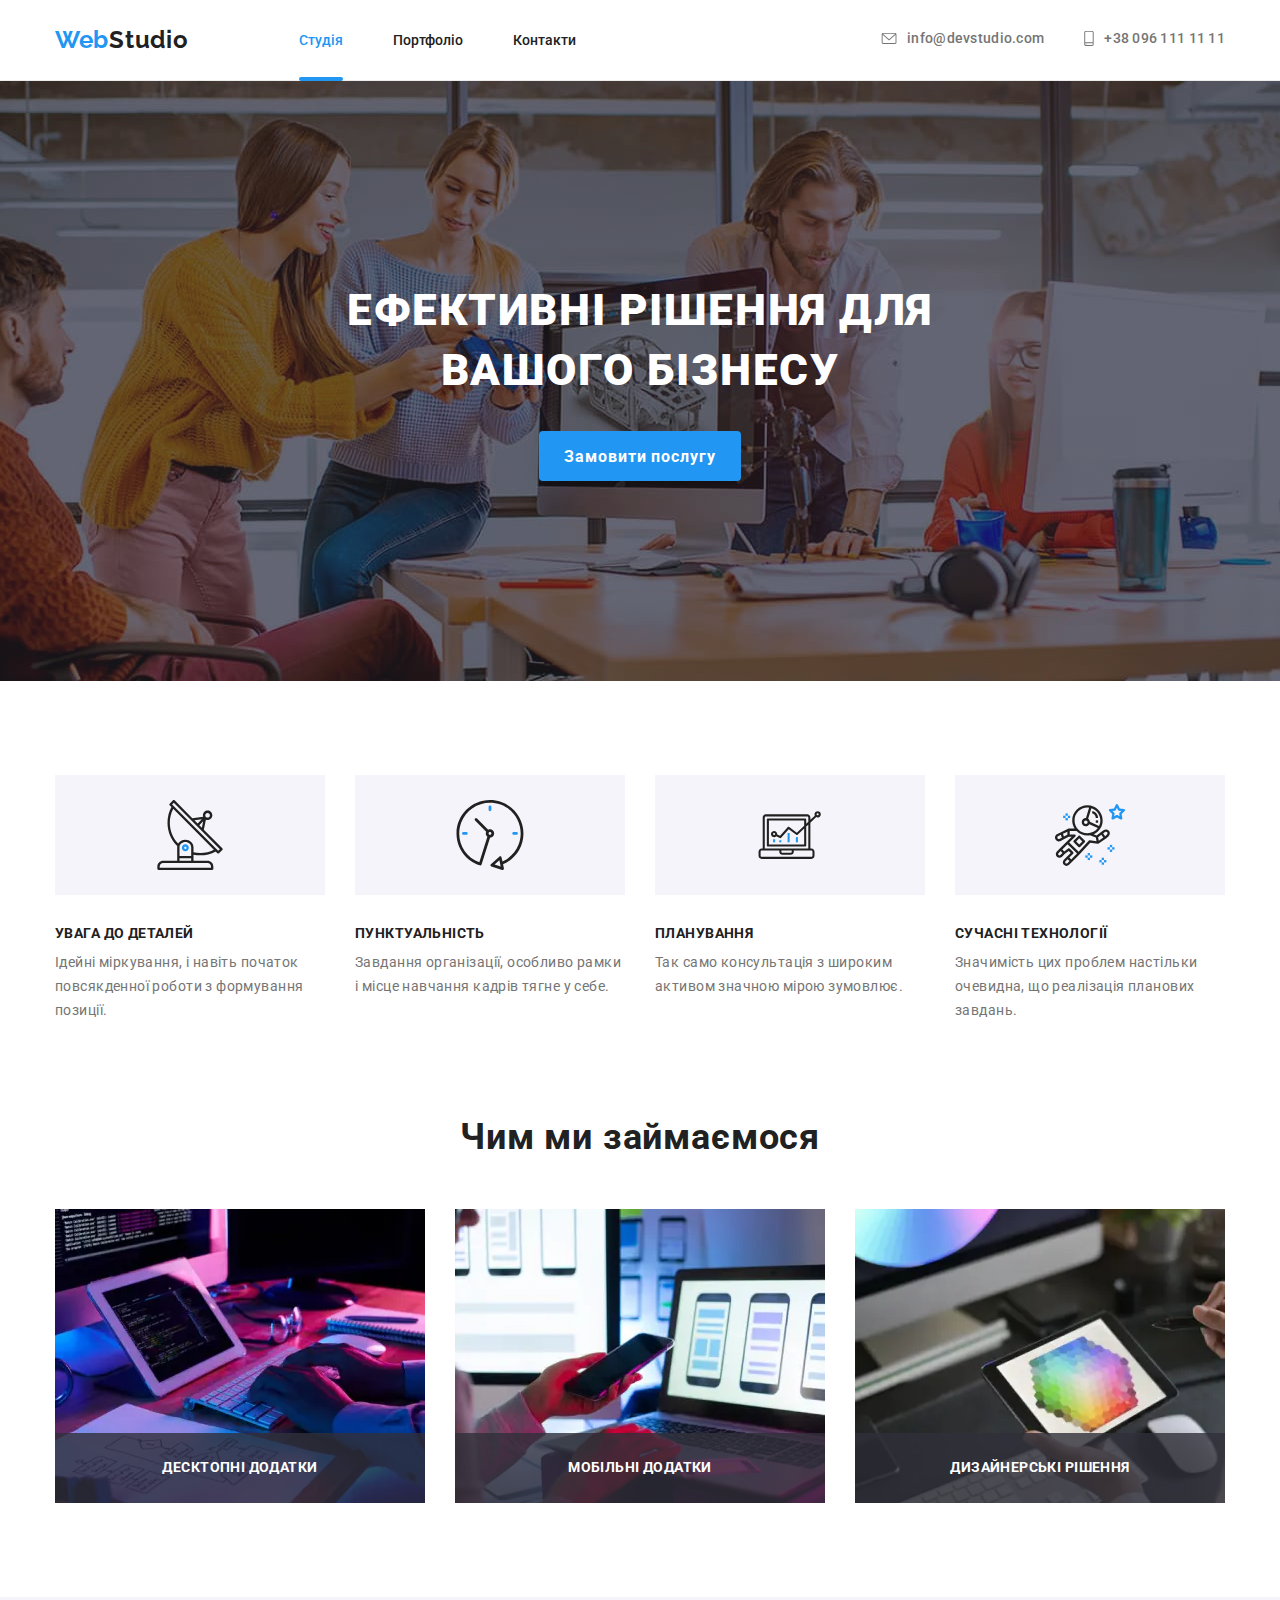
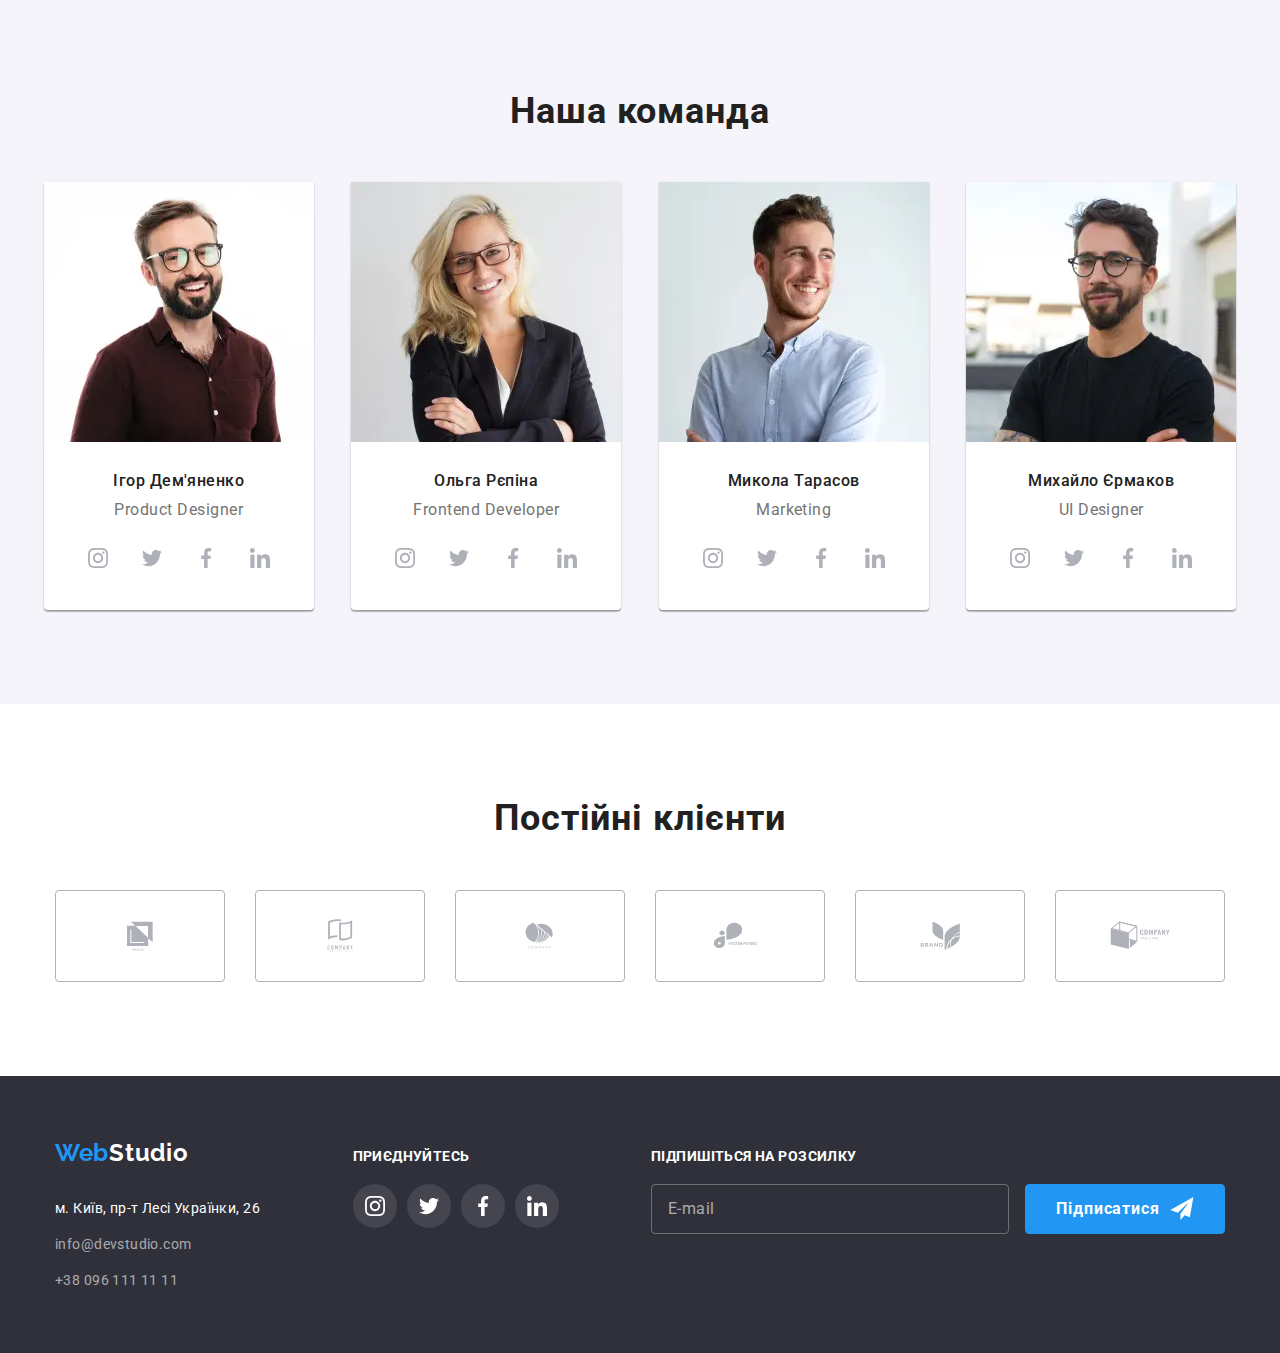
==== commit 99a9c8af: "Додано актуальне посилання на лого" ====
--- a/index.html
+++ b/index.html
@@ -28,7 +28,7 @@
 
         <nav class="main-nav">
           <a
-            href="https://borschvs.github.io/goit-markup-hw-06/"
+            href="https://borschvs.github.io/goit-markup-hw-08/"
             class="page-header__logo logo"
             rel="noopener"
             target="_blank"
--- a/css/main.min.css
+++ b/css/main.min.css
@@ -1 +1 @@
-body{font-family:"Roboto",sans-serif;background-color:#fff;color:#757575;margin:0}img{display:block;width:100%;height:auto}h1,h2,h3,h4,h5,h6,p{margin:0;padding:0}body.modal-open{overflow:hidden}body.is-open{overflow:hidden}.visually-hidden{position:absolute;width:1px;height:1px;margin:-1px;border:0;padding:0;white-space:nowrap;-webkit-clip-path:inset(100%);clip-path:inset(100%);clip:rect(0 0 0 0);overflow:hidden}.partner-list__link,.feauture-box{display:flex;align-items:center;justify-content:center}.button-submit,.subscribe-form__input,.team-list__item,.button__primary,.hero__title,.hero{margin-left:auto;margin-right:auto}.portfolio-list,.filter-list,.location-list,.partner-list,.social-list,.team-list,.about-list,.feauture-list,.site-nav,.contacts{list-style:none;padding:0;margin:0}.portfolio-list{display:flex;flex-wrap:wrap;gap:30px}.footer-container,.container{padding-left:15px;padding-right:15px;margin-top:0px;margin-left:auto;margin-right:auto}.logo-footer,.logo{display:inline-block;font-family:"Raleway",sans-serif;font-size:24px;color:#2196f3;text-decoration:none;line-height:1.4;font-weight:700;letter-spacing:.72px}.site-nav__link,.contacts__link{fill:#757575;color:#212121;text-decoration:none;font-weight:500;font-size:14px;line-height:1.17}.button-submit,.button-subscribe,.button__primary{display:inline-block;min-width:200px;height:50px;padding:10px 24px;border:1px solid rgba(0,0,0,0);border-radius:4px;text-align:center;font-size:16px;line-height:1.87;font-weight:700;letter-spacing:.96px;color:#fff;background-color:#2196f3;cursor:pointer;transition:color 250ms cubic-bezier(0.4, 0, 0.2, 1),background-color 250ms cubic-bezier(0.4, 0, 0.2, 1)}.section-team,.feauture-section,.section-about,.section-partner,.main-section{padding-top:60px;padding-bottom:60px}@media screen and (min-width: 1200px){.section-team,.feauture-section,.section-about,.section-partner,.main-section{padding-top:94px;padding-bottom:94px}}.title,.team__title,.about__title{color:#212121;margin-top:0;margin-bottom:30px;text-align:center;font-weight:700;font-size:28px;line-height:1.16;letter-spacing:.84px}@media screen and (min-width: 1200px){.title,.team__title,.about__title{margin-bottom:50px;font-size:36px}}.caption__subtitle,.subscribe-form__title,.social-block__subtitle,.feauture-box__subtitle{margin-bottom:0;margin-top:0;font-weight:700;font-size:14px;line-height:1.15;letter-spacing:.03em;text-transform:uppercase;color:#212121}.section-about{padding-top:0}@media screen and (max-width: 1199px){.section-about{display:none}}.container{padding-left:15px;padding-right:15px;margin-left:auto;margin-right:auto}@media screen and (min-width: 480px){.container{width:480px}}@media screen and (min-width: 768px){.container{width:768px}}@media screen and (min-width: 1200px){.container{width:1200px}}.page-header>.container{position:relative}.page-header{min-height:80px;background-color:#fff;border-bottom:1px solid #ececec}@media screen and (max-width: 767px){.page-header{min-height:60px}}@media screen and (min-width: 768px){.page-header{display:block}}@media screen and (max-width: 767px){.menu-button{position:absolute;top:10px;right:15px;margin:0;padding:0;border:none;background-color:rgba(0,0,0,0);z-index:1}}@media screen and (min-width: 768px){.menu-button{display:none}}.menu-button.is-open{position:fixed;z-index:2}.menu-button__icon{transition:fill 250ms cubic-bezier(0.4, 0, 0.2, 1)}.menu-button__icon:active{fill:#2196f3}.menu-button .icon-cross{display:none}.menu-button.is-open .icon-cross{display:block}.menu-button.is-open .icon-menu{display:none}.logo{display:inline-flex;align-items:center;padding-top:16px;padding-bottom:16px}.logo>.page-header__logo--color{color:#212121}@media screen and (min-width: 768px){.main-nav{display:flex;justify-content:space-between}}@media screen and (max-width: 767px){.site-nav,.contacts{margin-top:48px;margin-left:40px}}@media screen and (min-width: 768px){.site-nav,.contacts{display:flex;gap:50px}}@media screen and (max-width: 767px){.contacts{display:flex;flex-direction:column-reverse;margin-top:30%}}@media screen and (min-width: 768px){.contacts{display:flex;flex-direction:column;gap:0}}@media screen and (min-width: 1200px){.contacts{display:flex;flex-direction:row;gap:40px}}@media screen and (max-width: 767px){.contacts__number{font-size:34px;font-weight:500;line-height:normal;letter-spacing:.68px}}@media screen and (max-width: 767px){.contacts__mail{font-size:24px;font-weight:500;line-height:normal;letter-spacing:.48px}}@media screen and (max-width: 767px){.site-nav__item{padding-top:16px;padding-bottom:16px}}@media screen and (min-width: 768px){.site-nav__link{padding-top:32px;padding-bottom:32px}}.site-nav__link,.contacts__link{display:flex;transition:color 250ms cubic-bezier(0.4, 0, 0.2, 1)}@media screen and (max-width: 767px){.site-nav__link,.contacts__link{font-size:40px;font-weight:500;letter-spacing:.8px}}.site-nav__link:hover,.site-nav__link:hover,.site-nav__link:focus,.site-nav__link:focus,.contacts__link:hover,.contacts__link:hover,.contacts__link:focus,.contacts__link:focus{color:#2196f3;fill:#2196f3}.contacts__link{color:#757575;align-items:center;line-height:normal}@media screen and (max-width: 767px){.contacts__link{padding-top:16px;padding-bottom:16px;font-size:34px;letter-spacing:.68px}}@media screen and (min-width: 768px)and (max-width: 1199px){.contacts__link{padding-top:5px;padding-bottom:5px;font-size:12px;letter-spacing:.24px}}@media screen and (min-width: 1200px){.contacts__link{font-size:14px;letter-spacing:.28px}}.site-nav__link--visit{color:#2196f3;position:relative}@media screen and (min-width: 768px){.site-nav__link--visit::after{content:"";position:absolute;bottom:-1px;left:0;width:100%;height:4px;background-color:#2196f3;border-radius:2px}}.menu-container{background-color:#fff}@media screen and (max-width: 767px){.menu-container{position:fixed;top:0;left:0;min-width:100%;height:120vh;z-index:1;display:none}.menu-container.is-open{max-width:480px;position:fixed;overflow-y:scroll;display:flex;flex-direction:column}}@media screen and (min-width: 768px){.menu-container{display:flex;align-items:center;gap:96px}}@media screen and (min-width: 1200px){.menu-container{display:flex;align-items:center;gap:305px}}@media screen and (max-width: 767px){.media-list{list-style:none;margin:0;padding:0;margin-top:15%;margin-left:40px;margin-bottom:48px;display:flex;flex-wrap:wrap;gap:10px}}@media screen and (min-width: 768px){.media-list{display:none}}.media-list__item:not(:last-child){border-right:1px solid rgba(33,33,33,.2)}.media-list__link{color:#2196f3;font-size:18px;font-weight:500;line-height:1.22;letter-spacing:.36px;display:inline-block;text-decoration:none;padding-right:10px}.icon-post,.icon-phone{display:inline-flex;align-items:center;margin-right:10px;cursor:pointer;transition:fill 250ms cubic-bezier(0.4, 0, 0.2, 1)}@media screen and (max-width: 767px){.icon-post,.icon-phone{display:none}}.icon-post .icon-post:hover,.icon-post .icon-post:focus,.icon-post .icon-phone:hover,.icon-post .icon-phone:focus,.icon-phone .icon-post:hover,.icon-phone .icon-post:focus,.icon-phone .icon-phone:hover,.icon-phone .icon-phone:focus{fill:currentColor}.hero{text-align:center;padding-top:118px;padding-bottom:118px;background-color:#2f303a;background-size:cover}@media screen and (min-width: 1200px){.hero{padding-top:200px;padding-bottom:200px}}.hero__title{margin-top:0;margin-bottom:0;max-width:360px;padding:0;color:#fff;font-size:26px;font-weight:900;line-height:1.36;text-align:center;letter-spacing:1.56px;text-transform:uppercase}@media screen and (min-width: 1200px){.hero__title{max-width:696px;font-size:44px}}.overlay{min-height:400px;max-width:1600px;background-color:#c4c4c4;background-image:linear-gradient(to right, rgba(47, 48, 58, 0.4), rgba(47, 48, 58, 0.4)),url(../images/dec-pic/overlay-480.jpg);background-repeat:no-repeat;background-size:cover;background-position:center}@media screen and (min-device-pixel-ratio: 2),screen and (-webkit-min-device-pixel-ratio: 2),screen and (min-resolution: 192dpi),screen and (min-resolution: 2dppx){.overlay{background-image:linear-gradient(to right, rgba(47, 48, 58, 0.4), rgba(47, 48, 58, 0.4)),url(../images/dec-pic/overlay-960@2x.jpg)}}@media screen and (min-width: 577px){.overlay{background-image:linear-gradient(to right, rgba(47, 48, 58, 0.4), rgba(47, 48, 58, 0.4)),url(../images/dec-pic/overlay-768.jpg)}}@media screen and (min-width: 577px)and (min-device-pixel-ratio: 2),screen and (-webkit-min-device-pixel-ratio: 2),screen and (min-resolution: 192dpi),screen and (min-resolution: 2dppx){.overlay{background-image:linear-gradient(to right, rgba(47, 48, 58, 0.4), rgba(47, 48, 58, 0.4)),url(../images/dec-pic/overlay-1536@2x.jpg)}}@media screen and (min-width: 769px){.overlay{background-image:linear-gradient(to right, rgba(47, 48, 58, 0.4), rgba(47, 48, 58, 0.4)),url(../images/dec-pic/overlay-1600.jpg)}}@media screen and (min-width: 769px)and (min-device-pixel-ratio: 2),screen and (-webkit-min-device-pixel-ratio: 2),screen and (min-resolution: 192dpi),screen and (min-resolution: 2dppx){.overlay{background-image:linear-gradient(to right, rgba(47, 48, 58, 0.4), rgba(47, 48, 58, 0.4)),url(../images/dec-pic/overlay-3200@2x.jpg)}}@media screen and (min-width: 1200px){.overlay{min-height:600px}}.button__primary{margin-top:30px;color:#fff;background-color:#2196f3;box-shadow:0px 4px 4px 0px rgba(0,0,0,.15)}.button__primary:hover,.button__primary:focus{background-color:#1d86dd}.button__primary:active{color:#2196f3;background-color:rgba(0,0,0,0);border:2px solid #2196f3;cursor:pointer}.feauture-list{font-size:14px}@media screen and (min-width: 768px){.feauture-list{display:flex;justify-content:center;flex-wrap:wrap;gap:30px}}.feauture-list__item{width:100%}@media screen and (max-width: 1199px){.feauture-list__item:not(:last-child){margin-bottom:30px}}@media screen and (min-width: 768px){.feauture-list__item{width:calc((100% - 60px)/2)}}@media screen and (min-width: 1200px){.feauture-list__item{width:calc((100% - 90px)/4)}}.feauture-box__subtitle{margin-bottom:10px;text-align:center;font-weight:700;line-height:normal;letter-spacing:.42px;text-transform:uppercase}@media screen and (min-width: 768px){.feauture-box__subtitle{text-align:left}}.feauture-box__text{margin:0;font-weight:400;font-size:14px;line-height:1.7;letter-spacing:.42px}.feauture-box{width:100%;height:120px;background-color:#f5f4fa;margin-bottom:30px}.feauture-box__icon{width:70px;height:70px}.about__title{text-align:center}@media screen and (min-width: 1200px){.about-list{display:flex;gap:30px}}.about-thumb{position:relative}.about-thumb__text{position:absolute;bottom:0;left:0;margin:0;width:100%;padding:27px 0;text-align:center;font-style:normal;font-weight:700;font-size:14px;line-height:1.14;text-align:center;letter-spacing:.03em;text-transform:uppercase;color:#fff;background-color:rgba(47,48,58,.8)}.section-team{background-color:#f5f4fa}.container.team{padding:0}.team__title{text-align:center;margin-bottom:50px}@media screen and (min-width: 768px){.team-list{display:flex;justify-content:center;flex-wrap:wrap;gap:30px}}.team-list__item{background-color:#fff;box-shadow:0px 1px 3px rgba(0,0,0,.12),0px 1px 1px rgba(0,0,0,.14),0px 2px 1px rgba(0,0,0,.2);border-radius:0px 0px 4px 4px;font-weight:400;font-size:16px;line-height:1.2;text-align:center;letter-spacing:.03em}.team-list__item{max-width:450px}@media screen and (min-width: 768px){.team-list__item{flex-basis:calc((100% - 60px)/2)}}@media screen and (min-width: 1200px){.team-list__item{flex-basis:calc((100% - 120px)/4)}}@media screen and (max-width: 767px){.team-list__item:not(:last-child){margin-bottom:30px}}.team-box{padding-top:30px;padding-bottom:24px}@media screen and (min-width: 1200px){.team-box{padding-bottom:30px}}.team-box__subtitle{margin:0;margin-bottom:10px;color:#212121;font-size:16px;font-weight:500;line-height:1.18}.team-box__text{margin:0;margin-bottom:16px;font-size:16px;line-height:1.18}.social-list{display:inline-flex;gap:10px}.social-list__link{width:44px;height:44px;display:inline-flex;justify-content:center;align-items:center;text-decoration:none;border-radius:50px;background-color:#fff;fill:#afb1b8;cursor:pointer;transition:background-color 250ms cubic-bezier(0.4, 0, 0.2, 1),fill 250ms cubic-bezier(0.4, 0, 0.2, 1)}.social-list__link:hover,.social-list__link:focus{fill:#fff;background-color:#2196f3}.social-list__icon{width:20px;height:20px;gap:30px}.partner-list{display:inline-flex;justify-content:center;flex-wrap:wrap;gap:30px}.partner-list__item{width:calc((100% - 30px)/2)}@media screen and (min-width: 768px){.partner-list__item{width:calc((100% - 60px)/3)}}@media screen and (min-width: 1200px){.partner-list__item{width:170px}}.partner-list__link{height:92px;padding:0;margin-top:0;border:1px solid #afb1b8;border-radius:4px;fill:#afb1b8;transition:fill 250ms cubic-bezier(0.4, 0, 0.2, 1),border 250ms cubic-bezier(0.4, 0, 0.2, 1)}.partner-list__link:hover,.partner-list__link:focus{background-color:rgba(0,0,0,0);fill:#2196f3;border:1px solid #2196f3;box-shadow:none}.footer{margin-left:auto;margin-right:auto;padding-top:60px;padding-bottom:60px;background-color:#2f303a}@media screen and (max-width: 767px){.footer-container{text-align:center}}@media screen and (min-width: 768px){.footer-container{display:flex;flex-wrap:wrap;align-items:baseline;justify-content:space-around}}@media screen and (min-width: 768px)and (min-width: 1200px){.footer-container{width:1200px;display:flex;flex-direction:row;justify-content:space-between}}.logo-footer{display:inline-block;margin-bottom:28px}.logo-footer--color{color:#fff}.location-block{display:inline-flex;flex-direction:column;justify-content:center}@media screen and (max-width: 767px){.location-block{margin-bottom:60px}}@media screen and (min-width: 768px)and (max-width: 1199px){.location-block{text-align:center}}.location{display:inline-flex;flex-direction:column;font-style:normal;font-weight:400;font-size:14px;line-height:1.7;letter-spacing:.03em}.location__address{display:inline-block;color:#fff;margin-bottom:12px}.footer-list__item:nth-last-child(1){margin-top:12px}.footer__contacts-link{display:inline-block;padding:0px;font-weight:400;color:rgba(255,255,255,.6);text-decoration:none;transition:color 250ms cubic-bezier(0.4, 0, 0.2, 1)}.footer__contacts-link:hover,.footer__contacts-link:focus{color:#2196f3}@media screen and (min-width){.social-block{margin-left:70px}}@media screen and (max-width: 767px){.social-block{margin-bottom:60px}}@media screen and (min-width: 768px)and (max-width: 1199px){.social-block{text-align:center}}.social-block__subtitle{margin-bottom:20px;color:#fff}.social-list{display:inline-flex;gap:10px}.social-list__link--second-color{background-color:rgba(255,255,255,.1);fill:#fff}@media screen and (min-width: 768px)and (max-width: 1199px){.subscribe-form{display:flex;flex-basis:100%;flex-direction:column;justify-content:center;text-align:center;margin-top:60px}}.subscribe-form__title{margin-top:0;margin-bottom:20px;color:#fff;letter-spacing:.42px;translate:border 250ms cubic-bezier(0.4, 0, 0.2, 1)}.subscribe-form__input{display:block;height:50px;padding-left:16px;margin-bottom:20px;background-color:rgba(0,0,0,0);color:#fff;border:1px solid rgba(255,255,255,.3);filter:drop-shadow(0px 4px 4px var(--filter-d-shadow));border-radius:4px;transition:border 250ms cubic-bezier(0.4, 0, 0.2, 1)}@media screen and (max-width: 480px){.subscribe-form__input{width:100%}}@media screen and (min-width: 481px){.subscribe-form__input{width:450px}}@media screen and (min-width: 1200px){.subscribe-form__input{display:inline-block;width:358px}}.subscribe-form__input:focus{border:1px solid #2196f3;outline:none}.subscribe-form__input::-moz-placeholder{font-weight:400;font-size:16px;line-height:20px;letter-spacing:.03em;pointer-events:none;color:rgba(255,255,255,.6)}.subscribe-form__input::placeholder{font-weight:400;font-size:16px;line-height:20px;letter-spacing:.03em;pointer-events:none;color:rgba(255,255,255,.6)}.button-subscribe{width:200px;margin-left:12px;display:inline-flex;justify-content:center;align-items:center;gap:10px;background-color:#2196f3;border:1px solid #2196f3;border-radius:4px;color:#fff;fill:#fff;transition:background-color 250ms cubic-bezier(0.4, 0, 0.2, 1),color 250ms cubic-bezier(0.4, 0, 0.2, 1),fill 250ms cubic-bezier(0.4, 0, 0.2, 1)}@media screen and (max-width: 1199px){.button-subscribe{margin-left:auto;margin-right:auto}}.button-subscribe:hover,.button-subscribe:focus{background-color:#1d86dd}.button-subscribe:active{background-color:rgba(0,0,0,0);color:#2196f3;fill:#2196f3}.filter-list{display:flex;flex-wrap:wrap;justify-content:start;gap:8px;margin-bottom:40px;padding:0}@media screen and (min-width: 768px){.filter-list{margin-bottom:30px;justify-content:center}}.filter-list__button-items{min-width:73px}.btn-element{font-size:16px;font-weight:500;line-height:1.6;text-align:center;border:1px solid rgba(0,0,0,0);border-radius:4px;padding:6px 25px;cursor:pointer;color:#212121;background-color:#f5f4fa;transition:background-color 250ms cubic-bezier(0.4, 0, 0.2, 1),color 250ms cubic-bezier(0.4, 0, 0.2, 1),box-shadow 250ms cubic-bezier(0.4, 0, 0.2, 1)}.btn-element:hover,.btn-element:focus{color:#fff;background-color:#1d86dd;box-shadow:0px 3px 1px rgba(0,0,0,.1),0px 1px 2px rgba(0,0,0,.08),0px 2px 2px rgba(0,0,0,.12)}.btn-element:active{color:#2196f3;background-color:#fff;border:1px solid rgba(0,0,0,0)}@media screen and (max-width: 767px){.portfolio-list{justify-content:center}}.portfolio-list__item{display:block}@media screen and (min-width: 768px){.portfolio-list__item{display:flex;flex-basis:calc((100% - 30px)/2)}}@media screen and (min-width: 1200px){.portfolio-list__item{flex-basis:calc((100% - 60px)/3)}}.portfolio-list__link{display:flex;flex-direction:column;text-decoration:none;transition:box-shadow 250ms 250ms cubic-bezier(0.4, 0, 0.2, 1)}.portfolio-list__link:hover,.portfolio-list__link:focus{box-shadow:0px 1px 1px rgba(0,0,0,.12),0px 4px 4px rgba(0,0,0,.06),1px 4px 6px rgba(0,0,0,.16)}.portfolio-list__link:hover .text-position__description{transform:translateY(0)}.text-position{position:relative;overflow:hidden}.text-position__description{position:absolute;top:0%;left:0;overflow:auto;display:block;margin:0;padding:77px 24px;height:100%;font-style:normal;font-weight:400;font-size:18px;line-height:1.55;letter-spacing:.54px;color:#fff;background-color:rgba(33,150,243,.9);transition:transform 250ms cubic-bezier(0.4, 0, 0.2, 1);transform:translateY(100%)}@media screen and (min-width: 768px){.text-position__description{padding:49px 24px}}@media screen and (min-width: 1200px){.text-position__description{padding:63px 24px}}.caption{display:flex;flex-direction:column;flex-grow:1;padding:20px 24px;background-color:#fff;border-left:1px solid #ececec;border-right:1px solid #ececec;border-bottom:1px solid #ececec}.caption__subtitle{text-transform:none;font-size:18px;line-height:2;letter-spacing:1.08px}.caption__text{margin:0;margin-top:4px;font-weight:400;font-size:16px;line-height:1.9;letter-spacing:.03em;color:#757575}.backdrop{position:fixed;top:0;left:0;width:100%;height:100%;background-color:rgba(0,0,0,.1);transition:opacity 250ms cubic-bezier(0.4, 0, 0.2, 1),visibility 250ms cubic-bezier(0.4, 0, 0.2, 1);overflow-y:scroll;z-index:3;padding:95px 15px}.backdrop.is-hidden{visibility:hidden;opacity:0;pointer-events:none}.modal{position:relative;top:50%;left:50%;max-width:450px;transform:translate(-50%, -50%);background-color:#fff;box-shadow:0px 1px 3px rgba(0,0,0,.12),0px 1px 1px rgba(0,0,0,.14),0px 2px 1px rgba(0,0,0,.2);border-radius:4px;opacity:1;transition:transform 250ms cubic-bezier(0.4, 0, 0.2, 1)}.backdrop.is-hidden .modal{transform:translate(-50%, -25%) scale(0)}@media screen and (min-width: 768px){.modal{position:absolute;top:50%;left:50%;transform:translate(-50%, -50%) scale(1);max-width:450px;width:100%}}@media screen and (min-width: 1200px){.modal{max-width:528px}}.close{position:absolute;top:6px;right:7px;padding:0;margin:0;width:30px;height:30px;background-color:rgba(0,0,0,0);border:1px solid rgba(0,0,0,.1);border-radius:50px;cursor:pointer}.icon-close{position:absolute;top:50%;left:50%;transform:translate(-50%, -50%);transition:fill 250ms cubic-bezier(0.4, 0, 0.2, 1)}.close:hover .icon-close,.close:focus .icon-close,.close:active .icon-close{fill:#2196f3}.submit-form{display:flex;flex-direction:column;padding:40px;margin:0}.submit-form__title{margin:0;margin-bottom:12px;text-align:center;font-weight:700;font-size:20px;line-height:1.15;letter-spacing:.03em;color:#212121}.form-field{position:relative;display:flex;flex-direction:column;margin-bottom:10px;font-weight:400;font-size:12px;line-height:14px;letter-spacing:.01em}.form-field>.label{margin-bottom:4px}.form-field .form-input{position:relative;margin:0;padding:0;padding-left:42px;height:40px;border:1px solid rgba(33,33,33,.2);border-radius:4px;transition:border 250ms cubic-bezier(0.4, 0, 0.2, 1)}.form-field>.form-input:focus{border:1px solid #2196f3;outline:none}.form-field textarea{max-width:100%;height:120px;resize:none;padding:12px 16px;margin-bottom:0;border:1px solid rgba(33,33,33,.2);border-radius:4px;transition:border 250ms cubic-bezier(0.4, 0, 0.2, 1)}.form-field textarea.textarea:focus{border:1px solid #2196f3;outline:none}.form-input~.input-icon{fill:#212121;transition:fill 250ms cubic-bezier(0.4, 0, 0.2, 1)}.form-input:focus~.input-icon{fill:#2196f3}.input-icon{position:absolute;display:inline-block;top:50%;left:15px}textarea::-moz-placeholder{font-style:normal;font-weight:400;font-size:12px;line-height:14px;letter-spacing:.01em;color:rgba(117,117,117,.5)}textarea::placeholder{font-style:normal;font-weight:400;font-size:12px;line-height:14px;letter-spacing:.01em;color:rgba(117,117,117,.5)}.checkbox-input{-webkit-appearance:none;-moz-appearance:none;appearance:none}.checkbox-input:checked+.icon-checked{background-color:#2196f3;background-image:url(../images/icon-check.svg);background-size:contain;background-origin:border-box;border:2px solid #2196f3}.checkbox-input:focus+.icon-checked,.checkbox-input:hover+.icon-checked{border:2px solid #2196f3;transition:border 250ms cubic-bezier(0.4, 0, 0.2, 1)}.icon-checked{display:inline-block;min-width:15px;height:15px;border:2px solid #212121;border-radius:2px;color:rgba(0,0,0,0);transition:background-color 250ms cubic-bezier(0.4, 0, 0.2, 1),background-image 250ms cubic-bezier(0.4, 0, 0.2, 1),border 250ms cubic-bezier(0.4, 0, 0.2, 1)}.checkbox-input__txt{padding-right:8px}.policy-link{margin-left:8px;color:#2196f3}.form-field.checkbox{display:flex;margin-left:4px;flex-direction:row;align-items:center;flex-wrap:nowrap;margin-top:20px;margin-bottom:30px;font-weight:400;font-size:12px;line-height:1.71;letter-spacing:.36px}@media screen and (min-width: 768px){.form-field.checkbox{width:450px}}@media screen and (min-width: 1200px){.form-field.checkbox{font-size:14px;line-height:1.71;letter-spacing:.03em}}.button-submit{display:block}.button-submit:hover,.button-submit:focus{background-color:#1d86dd}.button-submit:active{color:#2196f3;background-color:rgba(0,0,0,0);border:1px solid #2196f3}/*# sourceMappingURL=main.min.css.map */+body{font-family:"Roboto",sans-serif;background-color:#fff;color:#757575;margin:0}img{display:block;width:100%;height:auto}h1,h2,h3,h4,h5,h6,p{margin:0;padding:0}body.modal-open{overflow:hidden}body.is-open{overflow:hidden}.visually-hidden{position:absolute;width:1px;height:1px;margin:-1px;border:0;padding:0;white-space:nowrap;-webkit-clip-path:inset(100%);clip-path:inset(100%);clip:rect(0 0 0 0);overflow:hidden}.partner-list__link,.feauture-box{display:flex;align-items:center;justify-content:center}.button-submit,.subscribe-form__input,.team-list__item,.button__primary,.hero__title,.hero{margin-left:auto;margin-right:auto}.portfolio-list,.filter-list,.location-list,.partner-list,.social-list,.team-list,.about-list,.feauture-list,.site-nav,.contacts{list-style:none;padding:0;margin:0}.portfolio-list{display:flex;flex-wrap:wrap;gap:30px}.footer-container,.container{padding-left:15px;padding-right:15px;margin-top:0px;margin-left:auto;margin-right:auto}.logo-footer,.logo{display:inline-block;font-family:"Raleway",sans-serif;font-size:24px;color:#2196f3;text-decoration:none;line-height:1.4;font-weight:700;letter-spacing:.72px}.site-nav__link,.contacts__link{fill:#757575;color:#212121;text-decoration:none;font-weight:500;font-size:14px;line-height:1.17}.button-submit,.button-subscribe,.button__primary{display:inline-block;min-width:200px;height:50px;padding:10px 24px;border:1px solid rgba(0,0,0,0);border-radius:4px;text-align:center;font-size:16px;line-height:1.87;font-weight:700;letter-spacing:.96px;color:#fff;background-color:#2196f3;cursor:pointer;transition:color 250ms cubic-bezier(0.4, 0, 0.2, 1),background-color 250ms cubic-bezier(0.4, 0, 0.2, 1)}.section-team,.feauture-section,.section-about,.section-partner,.main-section{padding-top:60px;padding-bottom:60px}@media screen and (min-width: 1200px){.section-team,.feauture-section,.section-about,.section-partner,.main-section{padding-top:94px;padding-bottom:94px}}.title,.team__title,.about__title{color:#212121;margin-top:0;margin-bottom:30px;text-align:center;font-weight:700;font-size:28px;line-height:1.16;letter-spacing:.84px}@media screen and (min-width: 1200px){.title,.team__title,.about__title{margin-bottom:50px;font-size:36px}}.caption__subtitle,.subscribe-form__title,.social-block__subtitle,.feauture-box__subtitle{margin-bottom:0;margin-top:0;font-weight:700;font-size:14px;line-height:1.15;letter-spacing:.03em;text-transform:uppercase;color:#212121}.section-about{padding-top:0}@media screen and (max-width: 1199px){.section-about{display:none}}.container{padding-left:15px;padding-right:15px;margin-left:auto;margin-right:auto}@media screen and (min-width: 480px){.container{width:480px}}@media screen and (min-width: 768px){.container{width:768px}}@media screen and (min-width: 1200px){.container{width:1200px}}.page-header>.container{position:relative}.page-header{min-height:80px;background-color:#fff;border-bottom:1px solid #ececec}@media screen and (max-width: 767px){.page-header{min-height:60px}}@media screen and (min-width: 768px){.page-header{display:block}}@media screen and (max-width: 767px){.menu-button{position:absolute;top:10px;right:15px;margin:0;padding:0;border:none;background-color:rgba(0,0,0,0);z-index:1;cursor:pointer}}@media screen and (min-width: 768px){.menu-button{display:none}}.menu-button.is-open{position:absolute;z-index:2}.menu-button__icon{transition:fill 250ms cubic-bezier(0.4, 0, 0.2, 1)}.menu-button:active .menu-button__icon,.menu-button:hover .menu-button__icon,.menu-button:focus .menu-button__icon{fill:#2196f3}.menu-button .icon-cross{display:none}.menu-button.is-open .icon-cross{display:block}.menu-button.is-open .icon-menu{display:none}.logo{display:inline-flex;align-items:center;padding-top:16px;padding-bottom:16px}.logo>.page-header__logo--color{color:#212121}@media screen and (min-width: 768px){.main-nav{display:flex;justify-content:space-between}}@media screen and (max-width: 767px){.site-nav,.contacts{margin-top:7vw;margin-left:7vw}}@media screen and (min-width: 768px){.site-nav,.contacts{display:flex;gap:50px}}@media screen and (max-width: 767px){.contacts{display:flex;flex-direction:column-reverse;margin-top:10vh}}@media screen and (min-width: 768px){.contacts{display:flex;flex-direction:column;gap:0}}@media screen and (min-width: 1200px){.contacts{display:flex;flex-direction:row;gap:40px}}@media screen and (max-width: 767px){.site-nav__item{padding-top:3vh;padding-bottom:3vh}}.site-nav__link,.contacts__link{display:inline-flex;transition:color 250ms cubic-bezier(0.4, 0, 0.2, 1)}@media screen and (max-width: 767px){.site-nav__link,.contacts__link{font-weight:500;letter-spacing:.8px}}.site-nav__link:hover,.site-nav__link:hover,.site-nav__link:focus,.site-nav__link:focus,.contacts__link:hover,.contacts__link:hover,.contacts__link:focus,.contacts__link:focus{color:#2196f3;fill:#2196f3}@media screen and (max-width: 767px){.site-nav__link{font-size:9vw}}@media screen and (min-width: 768px){.site-nav__link{padding-top:32px;padding-bottom:32px}}.contacts__link{color:#757575;align-items:center;line-height:normal}@media screen and (max-width: 767px){.contacts__link{padding-top:3vh;padding-bottom:3vh;letter-spacing:.68px}}@media screen and (min-width: 768px)and (max-width: 1199px){.contacts__link{padding-top:5px;padding-bottom:5px;font-size:12px;letter-spacing:.24px}}@media screen and (min-width: 1200px){.contacts__link{font-size:14px;letter-spacing:.28px}}.site-nav__link--visit{color:#2196f3;position:relative}@media screen and (min-width: 768px){.site-nav__link--visit::after{content:"";position:absolute;bottom:-1px;left:0;width:100%;height:4px;background-color:#2196f3;border-radius:2px}}@media screen and (max-width: 767px){.contacts__number{font-size:7vw;font-weight:500;line-height:normal;letter-spacing:.68px}}@media screen and (max-width: 767px){.contacts__mail{font-size:5vw;font-weight:500;line-height:normal;letter-spacing:.48px}}.menu-container{background-color:#fff}@media screen and (max-width: 767px){.menu-container{position:fixed;top:0;left:0;min-width:100%;height:100vh;z-index:1;display:none}.menu-container.is-open{max-width:480px;position:fixed;overflow-y:scroll;display:flex;flex-direction:column;justify-content:space-evenly}}@media screen and (min-width: 768px){.menu-container{display:flex;align-items:center;gap:96px}}@media screen and (min-width: 1200px){.menu-container{display:flex;align-items:center;gap:305px}}@media screen and (max-width: 767px){.media-list{list-style:none;margin:0;padding:0;margin-top:2vh;margin-left:7vw;margin-bottom:7vh;display:flex;gap:10px}}@media screen and (min-width: 768px){.media-list{display:none}}.media-list__item:not(:last-child){border-right:1px solid rgba(33,33,33,.2)}.media-list__link{color:#2196f3;font-size:4vw;font-weight:500;line-height:1.22;letter-spacing:.36px;display:inline-block;text-decoration:none;padding-right:10px}.icon-post,.icon-phone{display:inline-flex;align-items:center;margin-right:10px;cursor:pointer;transition:fill 250ms cubic-bezier(0.4, 0, 0.2, 1)}@media screen and (max-width: 767px){.icon-post,.icon-phone{display:none}}.icon-post .icon-post:hover,.icon-post .icon-post:focus,.icon-post .icon-phone:hover,.icon-post .icon-phone:focus,.icon-phone .icon-post:hover,.icon-phone .icon-post:focus,.icon-phone .icon-phone:hover,.icon-phone .icon-phone:focus{fill:currentColor}.hero{text-align:center;padding-top:118px;padding-bottom:118px;background-color:#2f303a;background-size:cover}@media screen and (min-width: 1200px){.hero{padding-top:200px;padding-bottom:200px}}.hero__title{margin-top:0;margin-bottom:0;max-width:360px;padding:0;color:#fff;font-size:26px;font-weight:900;line-height:1.36;text-align:center;letter-spacing:1.56px;text-transform:uppercase}@media screen and (min-width: 1200px){.hero__title{max-width:696px;font-size:44px}}.overlay{min-height:400px;max-width:1600px;background-color:#c4c4c4;background-image:linear-gradient(to right, rgba(47, 48, 58, 0.4), rgba(47, 48, 58, 0.4)),url(../images/dec-pic/overlay-480.jpg);background-repeat:no-repeat;background-size:cover;background-position:center}@media screen and (min-device-pixel-ratio: 2),screen and (-webkit-min-device-pixel-ratio: 2),screen and (min-resolution: 192dpi),screen and (min-resolution: 2dppx){.overlay{background-image:linear-gradient(to right, rgba(47, 48, 58, 0.4), rgba(47, 48, 58, 0.4)),url(../images/dec-pic/overlay-960@2x.jpg)}}@media screen and (min-width: 577px){.overlay{background-image:linear-gradient(to right, rgba(47, 48, 58, 0.4), rgba(47, 48, 58, 0.4)),url(../images/dec-pic/overlay-768.jpg)}}@media screen and (min-width: 577px)and (min-device-pixel-ratio: 2),screen and (-webkit-min-device-pixel-ratio: 2),screen and (min-resolution: 192dpi),screen and (min-resolution: 2dppx){.overlay{background-image:linear-gradient(to right, rgba(47, 48, 58, 0.4), rgba(47, 48, 58, 0.4)),url(../images/dec-pic/overlay-1536@2x.jpg)}}@media screen and (min-width: 769px){.overlay{background-image:linear-gradient(to right, rgba(47, 48, 58, 0.4), rgba(47, 48, 58, 0.4)),url(../images/dec-pic/overlay-1600.jpg)}}@media screen and (min-width: 769px)and (min-device-pixel-ratio: 2),screen and (-webkit-min-device-pixel-ratio: 2),screen and (min-resolution: 192dpi),screen and (min-resolution: 2dppx){.overlay{background-image:linear-gradient(to right, rgba(47, 48, 58, 0.4), rgba(47, 48, 58, 0.4)),url(../images/dec-pic/overlay-3200@2x.jpg)}}@media screen and (min-width: 1200px){.overlay{min-height:600px}}.button__primary{margin-top:30px;color:#fff;background-color:#2196f3;box-shadow:0px 4px 4px 0px rgba(0,0,0,.15)}.button__primary:hover,.button__primary:focus{background-color:#1d86dd}.button__primary:active{color:#2196f3;background-color:rgba(0,0,0,0);border:2px solid #2196f3;cursor:pointer}.feauture-list{font-size:14px}@media screen and (min-width: 768px){.feauture-list{display:flex;justify-content:center;flex-wrap:wrap;gap:30px}}.feauture-list__item{width:100%}@media screen and (max-width: 1199px){.feauture-list__item:not(:last-child){margin-bottom:30px}}@media screen and (min-width: 768px){.feauture-list__item{width:calc((100% - 60px)/2)}}@media screen and (min-width: 1200px){.feauture-list__item{width:calc((100% - 90px)/4)}}.feauture-box__subtitle{margin-bottom:10px;text-align:center;font-weight:700;line-height:normal;letter-spacing:.42px;text-transform:uppercase}@media screen and (min-width: 768px){.feauture-box__subtitle{text-align:left}}.feauture-box__text{margin:0;font-weight:400;font-size:14px;line-height:1.7;letter-spacing:.42px}.feauture-box{width:100%;height:120px;background-color:#f5f4fa;margin-bottom:30px}.feauture-box__icon{width:70px;height:70px}.about__title{text-align:center}@media screen and (min-width: 1200px){.about-list{display:flex;gap:30px}}.about-thumb{position:relative}.about-thumb__text{position:absolute;bottom:0;left:0;margin:0;width:100%;padding:27px 0;text-align:center;font-style:normal;font-weight:700;font-size:14px;line-height:1.14;text-align:center;letter-spacing:.03em;text-transform:uppercase;color:#fff;background-color:rgba(47,48,58,.8)}.section-team{background-color:#f5f4fa}.container.team{padding:0}.team__title{text-align:center;margin-bottom:50px}@media screen and (min-width: 768px){.team-list{display:flex;justify-content:center;flex-wrap:wrap;gap:30px}}.team-list__item{background-color:#fff;box-shadow:0px 1px 3px rgba(0,0,0,.12),0px 1px 1px rgba(0,0,0,.14),0px 2px 1px rgba(0,0,0,.2);border-radius:0px 0px 4px 4px;font-weight:400;font-size:16px;line-height:1.2;text-align:center;letter-spacing:.03em}.team-list__item{max-width:450px}@media screen and (min-width: 768px){.team-list__item{flex-basis:calc((100% - 60px)/2)}}@media screen and (min-width: 1200px){.team-list__item{flex-basis:calc((100% - 120px)/4)}}@media screen and (max-width: 767px){.team-list__item:not(:last-child){margin-bottom:30px}}.team-box{padding-top:30px;padding-bottom:24px}@media screen and (min-width: 1200px){.team-box{padding-bottom:30px}}.team-box__subtitle{margin:0;margin-bottom:10px;color:#212121;font-size:16px;font-weight:500;line-height:1.18}.team-box__text{margin:0;margin-bottom:16px;font-size:16px;line-height:1.18}.social-list{display:inline-flex;gap:10px}.social-list__link{width:44px;height:44px;display:inline-flex;justify-content:center;align-items:center;text-decoration:none;border-radius:50px;background-color:#fff;fill:#afb1b8;cursor:pointer;transition:background-color 250ms cubic-bezier(0.4, 0, 0.2, 1),fill 250ms cubic-bezier(0.4, 0, 0.2, 1)}.social-list__link:hover,.social-list__link:focus{fill:#fff;background-color:#2196f3}.social-list__icon{width:20px;height:20px;gap:30px}.partner-list{display:inline-flex;justify-content:center;flex-wrap:wrap;gap:30px}.partner-list__item{width:calc((100% - 30px)/2)}@media screen and (min-width: 768px){.partner-list__item{width:calc((100% - 60px)/3)}}@media screen and (min-width: 1200px){.partner-list__item{width:170px}}.partner-list__link{height:92px;padding:0;margin-top:0;border:1px solid #afb1b8;border-radius:4px;fill:#afb1b8;transition:fill 250ms cubic-bezier(0.4, 0, 0.2, 1),border 250ms cubic-bezier(0.4, 0, 0.2, 1)}.partner-list__link:hover,.partner-list__link:focus{background-color:rgba(0,0,0,0);fill:#2196f3;border:1px solid #2196f3;box-shadow:none}.footer{margin-left:auto;margin-right:auto;padding-top:60px;padding-bottom:60px;background-color:#2f303a}@media screen and (max-width: 767px){.footer-container{text-align:center}}@media screen and (min-width: 768px){.footer-container{display:flex;flex-wrap:wrap;align-items:baseline;justify-content:space-around}}@media screen and (min-width: 768px)and (min-width: 1200px){.footer-container{width:1200px;display:flex;flex-direction:row;justify-content:space-between}}.logo-footer{display:inline-block;margin-bottom:28px}.logo-footer--color{color:#fff}.location-block{display:inline-flex;flex-direction:column;justify-content:center}@media screen and (max-width: 767px){.location-block{margin-bottom:60px}}@media screen and (min-width: 768px)and (max-width: 1199px){.location-block{text-align:center}}.location{display:inline-flex;flex-direction:column;font-style:normal;font-weight:400;font-size:14px;line-height:1.7;letter-spacing:.03em}.location__address{display:inline-block;color:#fff;margin-bottom:12px}.footer-list__item:nth-last-child(1){margin-top:12px}.footer__contacts-link{display:inline-block;padding:0px;font-weight:400;color:rgba(255,255,255,.6);text-decoration:none;transition:color 250ms cubic-bezier(0.4, 0, 0.2, 1)}.footer__contacts-link:hover,.footer__contacts-link:focus{color:#2196f3}@media screen and (min-width){.social-block{margin-left:70px}}@media screen and (max-width: 767px){.social-block{margin-bottom:60px}}@media screen and (min-width: 768px)and (max-width: 1199px){.social-block{text-align:center}}.social-block__subtitle{margin-bottom:20px;color:#fff}.social-list{display:inline-flex;gap:10px}.social-list__link--second-color{background-color:rgba(255,255,255,.1);fill:#fff}@media screen and (min-width: 768px)and (max-width: 1199px){.subscribe-form{display:flex;flex-basis:100%;flex-direction:column;justify-content:center;text-align:center;margin-top:60px}}.subscribe-form__title{margin-top:0;margin-bottom:20px;color:#fff;letter-spacing:.42px;translate:border 250ms cubic-bezier(0.4, 0, 0.2, 1)}.subscribe-form__input{display:block;height:50px;padding-left:16px;margin-bottom:20px;background-color:rgba(0,0,0,0);color:#fff;border:1px solid rgba(255,255,255,.3);filter:drop-shadow(0px 4px 4px var(--filter-d-shadow));border-radius:4px;transition:border 250ms cubic-bezier(0.4, 0, 0.2, 1)}@media screen and (max-width: 480px){.subscribe-form__input{width:100%}}@media screen and (min-width: 481px){.subscribe-form__input{width:450px}}@media screen and (min-width: 1200px){.subscribe-form__input{display:inline-block;width:358px}}.subscribe-form__input:focus{border:1px solid #2196f3;outline:none}.subscribe-form__input::-moz-placeholder{font-weight:400;font-size:16px;line-height:20px;letter-spacing:.03em;pointer-events:none;color:rgba(255,255,255,.6)}.subscribe-form__input::placeholder{font-weight:400;font-size:16px;line-height:20px;letter-spacing:.03em;pointer-events:none;color:rgba(255,255,255,.6)}.button-subscribe{width:200px;margin-left:12px;display:inline-flex;justify-content:center;align-items:center;gap:10px;background-color:#2196f3;border:1px solid #2196f3;border-radius:4px;color:#fff;fill:#fff;transition:background-color 250ms cubic-bezier(0.4, 0, 0.2, 1),color 250ms cubic-bezier(0.4, 0, 0.2, 1),fill 250ms cubic-bezier(0.4, 0, 0.2, 1)}@media screen and (max-width: 1199px){.button-subscribe{margin-left:auto;margin-right:auto}}.button-subscribe:hover,.button-subscribe:focus{background-color:#1d86dd}.button-subscribe:active{background-color:rgba(0,0,0,0);color:#2196f3;fill:#2196f3}.filter-list{display:flex;flex-wrap:wrap;justify-content:start;gap:8px;margin-bottom:40px;padding:0}@media screen and (min-width: 768px){.filter-list{margin-bottom:30px;justify-content:center}}.filter-list__button-items{min-width:73px}.btn-element{font-size:16px;font-weight:500;line-height:1.6;text-align:center;border:1px solid rgba(0,0,0,0);border-radius:4px;padding:6px 25px;cursor:pointer;color:#212121;background-color:#f5f4fa;transition:background-color 250ms cubic-bezier(0.4, 0, 0.2, 1),color 250ms cubic-bezier(0.4, 0, 0.2, 1),box-shadow 250ms cubic-bezier(0.4, 0, 0.2, 1)}.btn-element:hover,.btn-element:focus{color:#fff;background-color:#1d86dd;box-shadow:0px 3px 1px rgba(0,0,0,.1),0px 1px 2px rgba(0,0,0,.08),0px 2px 2px rgba(0,0,0,.12)}.btn-element:active{color:#2196f3;background-color:#fff;border:1px solid rgba(0,0,0,0)}@media screen and (max-width: 767px){.portfolio-list{justify-content:center}}.portfolio-list__item{display:block}@media screen and (min-width: 768px){.portfolio-list__item{display:flex;flex-basis:calc((100% - 30px)/2)}}@media screen and (min-width: 1200px){.portfolio-list__item{flex-basis:calc((100% - 60px)/3)}}.portfolio-list__link{display:flex;flex-direction:column;text-decoration:none;transition:box-shadow 250ms 250ms cubic-bezier(0.4, 0, 0.2, 1)}.portfolio-list__link:hover,.portfolio-list__link:focus{box-shadow:0px 1px 1px rgba(0,0,0,.12),0px 4px 4px rgba(0,0,0,.06),1px 4px 6px rgba(0,0,0,.16)}.portfolio-list__link:hover .text-position__description{transform:translateY(0)}.text-position{position:relative;overflow:hidden}.text-position__description{position:absolute;top:0%;left:0;overflow:auto;display:block;margin:0;padding:77px 24px;height:100%;font-style:normal;font-weight:400;font-size:18px;line-height:1.55;letter-spacing:.54px;color:#fff;background-color:rgba(33,150,243,.9);transition:transform 250ms cubic-bezier(0.4, 0, 0.2, 1);transform:translateY(100%)}@media screen and (min-width: 768px){.text-position__description{padding:49px 24px}}@media screen and (min-width: 1200px){.text-position__description{padding:63px 24px}}.caption{display:flex;flex-direction:column;flex-grow:1;padding:20px 24px;background-color:#fff;border-left:1px solid #ececec;border-right:1px solid #ececec;border-bottom:1px solid #ececec}.caption__subtitle{text-transform:none;font-size:18px;line-height:2;letter-spacing:1.08px}.caption__text{margin:0;margin-top:4px;font-weight:400;font-size:16px;line-height:1.9;letter-spacing:.03em;color:#757575}.backdrop{position:fixed;top:0;left:0;width:100%;height:100%;background-color:rgba(0,0,0,.1);transition:opacity 250ms cubic-bezier(0.4, 0, 0.2, 1),visibility 250ms cubic-bezier(0.4, 0, 0.2, 1);overflow-y:scroll;z-index:3;padding:95px 15px}.backdrop.is-hidden{visibility:hidden;opacity:0;pointer-events:none}.modal{position:relative;top:50%;left:50%;max-width:450px;transform:translate(-50%, -50%);background-color:#fff;box-shadow:0px 1px 3px rgba(0,0,0,.12),0px 1px 1px rgba(0,0,0,.14),0px 2px 1px rgba(0,0,0,.2);border-radius:4px;opacity:1;transition:transform 250ms cubic-bezier(0.4, 0, 0.2, 1)}.backdrop.is-hidden .modal{transform:translate(-50%, -50%) scale(0)}@media screen and (max-width: 767px){.modal{transform:translate(-50%, -35%) scale(1)}}@media screen and (min-width: 768px){.modal{position:absolute;top:50%;left:50%;transform:translate(-50%, -25%) scale(1);max-width:450px;width:100%}}@media screen and (min-width: 1200px){.modal{transform:translate(-50%, -50%) scale(1);max-width:528px}}.close{position:absolute;top:6px;right:7px;padding:0;margin:0;width:30px;height:30px;background-color:rgba(0,0,0,0);border:1px solid rgba(0,0,0,.1);border-radius:50px;cursor:pointer}.icon-close{position:absolute;top:50%;left:50%;transform:translate(-50%, -50%);transition:fill 250ms cubic-bezier(0.4, 0, 0.2, 1)}.close:hover .icon-close,.close:focus .icon-close,.close:active .icon-close{fill:#2196f3}.submit-form{display:flex;flex-direction:column;padding:40px;margin:0}.submit-form__title{margin:0;margin-bottom:12px;text-align:center;font-weight:700;font-size:20px;line-height:1.15;letter-spacing:.03em;color:#212121}.form-field{position:relative;display:flex;flex-direction:column;margin-bottom:10px;font-weight:400;font-size:12px;line-height:14px;letter-spacing:.01em}.form-field>.label{margin-bottom:4px}.form-field .form-input{position:relative;margin:0;padding:0;padding-left:42px;height:40px;border:1px solid rgba(33,33,33,.2);border-radius:4px;transition:border 250ms cubic-bezier(0.4, 0, 0.2, 1)}.form-field>.form-input:focus{border:1px solid #2196f3;outline:none}.form-field textarea{max-width:100%;height:120px;resize:none;padding:12px 16px;margin-bottom:0;border:1px solid rgba(33,33,33,.2);border-radius:4px;transition:border 250ms cubic-bezier(0.4, 0, 0.2, 1)}.form-field textarea.textarea:focus{border:1px solid #2196f3;outline:none}.form-input~.input-icon{fill:#212121;transition:fill 250ms cubic-bezier(0.4, 0, 0.2, 1)}.form-input:focus~.input-icon{fill:#2196f3}.input-icon{position:absolute;display:inline-block;top:50%;left:15px}textarea::-moz-placeholder{font-style:normal;font-weight:400;font-size:12px;line-height:14px;letter-spacing:.01em;color:rgba(117,117,117,.5)}textarea::placeholder{font-style:normal;font-weight:400;font-size:12px;line-height:14px;letter-spacing:.01em;color:rgba(117,117,117,.5)}.checkbox-input{-webkit-appearance:none;-moz-appearance:none;appearance:none}.checkbox-input:checked+.icon-checked{background-color:#2196f3;background-image:url(../images/icon-check.svg);background-size:contain;background-origin:border-box;border:2px solid #2196f3}.checkbox-input:focus+.icon-checked,.checkbox-input:hover+.icon-checked{border:2px solid #2196f3;transition:border 250ms cubic-bezier(0.4, 0, 0.2, 1)}.icon-checked{display:inline-block;min-width:15px;height:15px;border:2px solid #212121;border-radius:2px;color:rgba(0,0,0,0);transition:background-color 250ms cubic-bezier(0.4, 0, 0.2, 1),background-image 250ms cubic-bezier(0.4, 0, 0.2, 1),border 250ms cubic-bezier(0.4, 0, 0.2, 1)}.checkbox-input__txt{padding-right:8px}.policy-link{margin-left:8px;color:#2196f3}.form-field.checkbox{display:flex;margin-left:4px;flex-direction:row;align-items:center;flex-wrap:nowrap;margin-top:20px;margin-bottom:30px;font-weight:400;font-size:12px;line-height:1.71;letter-spacing:.36px}@media screen and (min-width: 768px){.form-field.checkbox{width:450px}}@media screen and (min-width: 1200px){.form-field.checkbox{font-size:14px;line-height:1.71;letter-spacing:.03em}}.button-submit{display:block}.button-submit:hover,.button-submit:focus{background-color:#1d86dd}.button-submit:active{color:#2196f3;background-color:rgba(0,0,0,0);border:1px solid #2196f3}/*# sourceMappingURL=main.min.css.map */